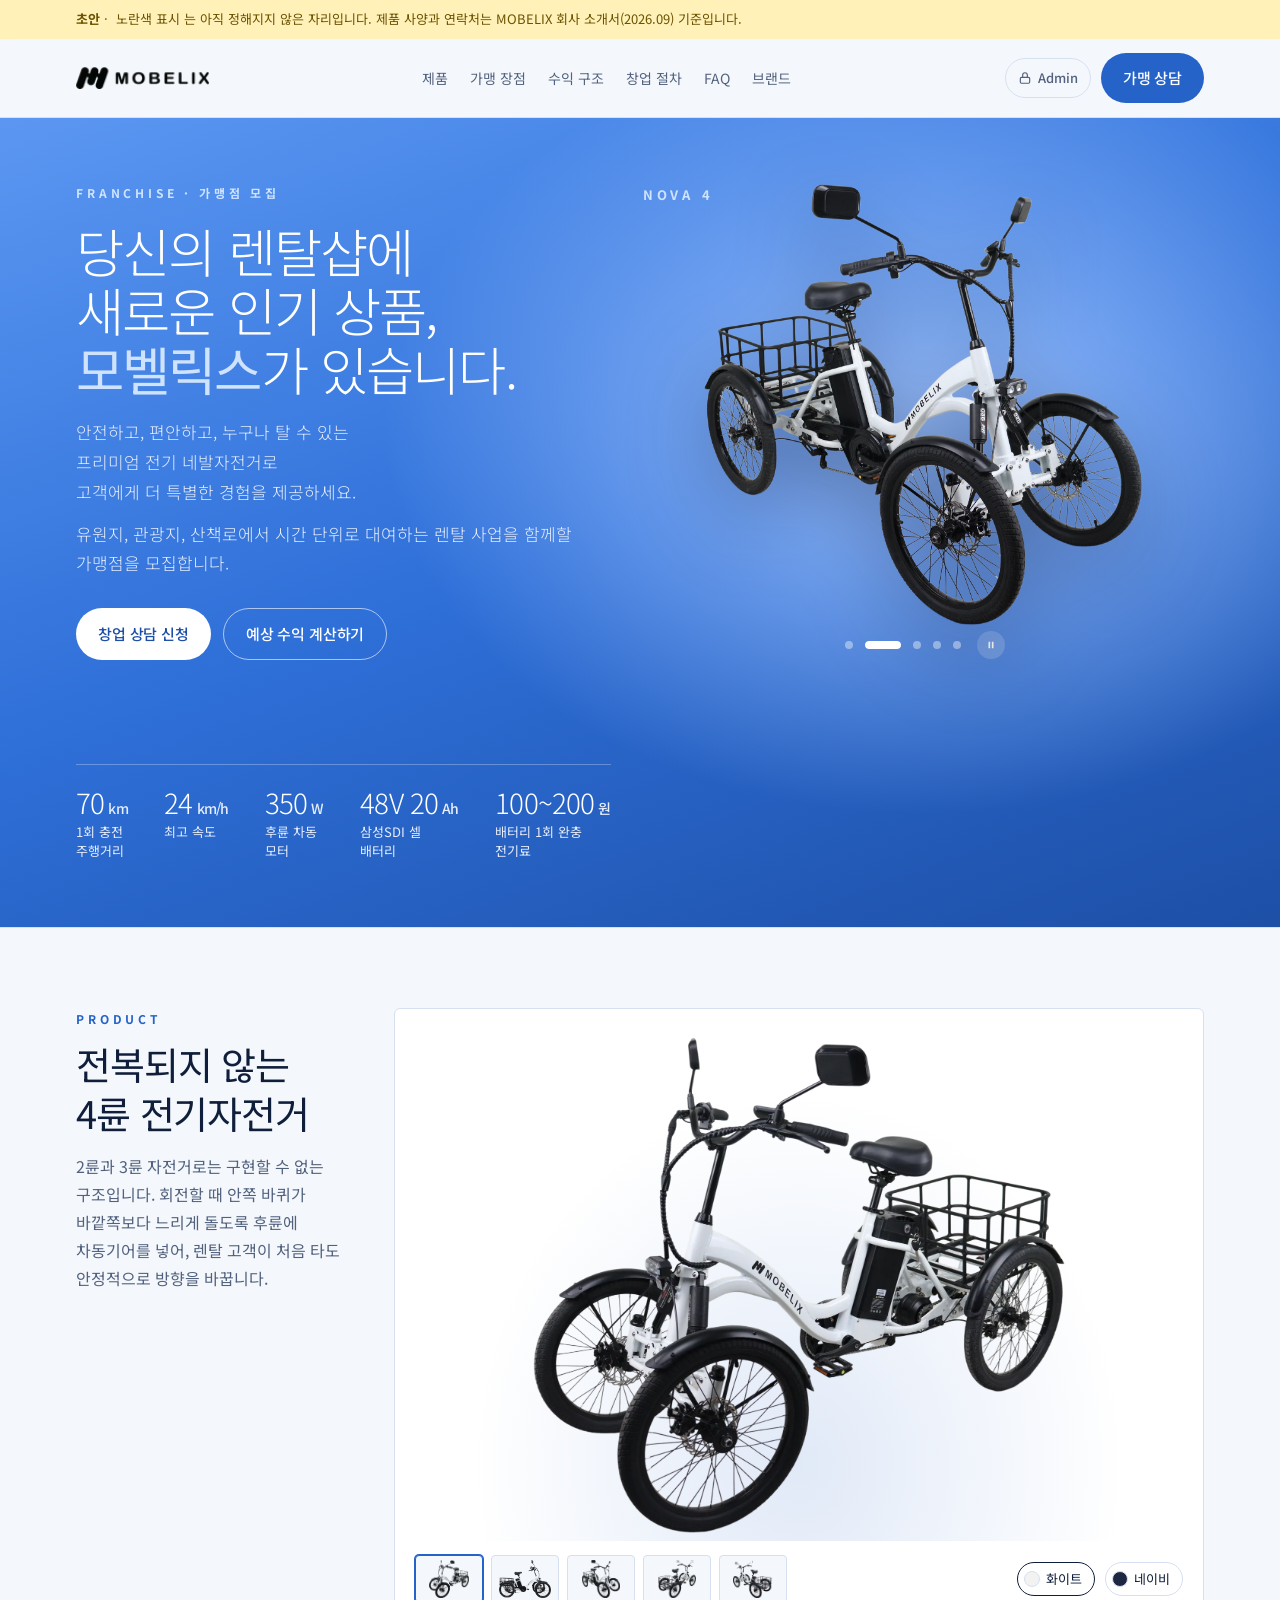
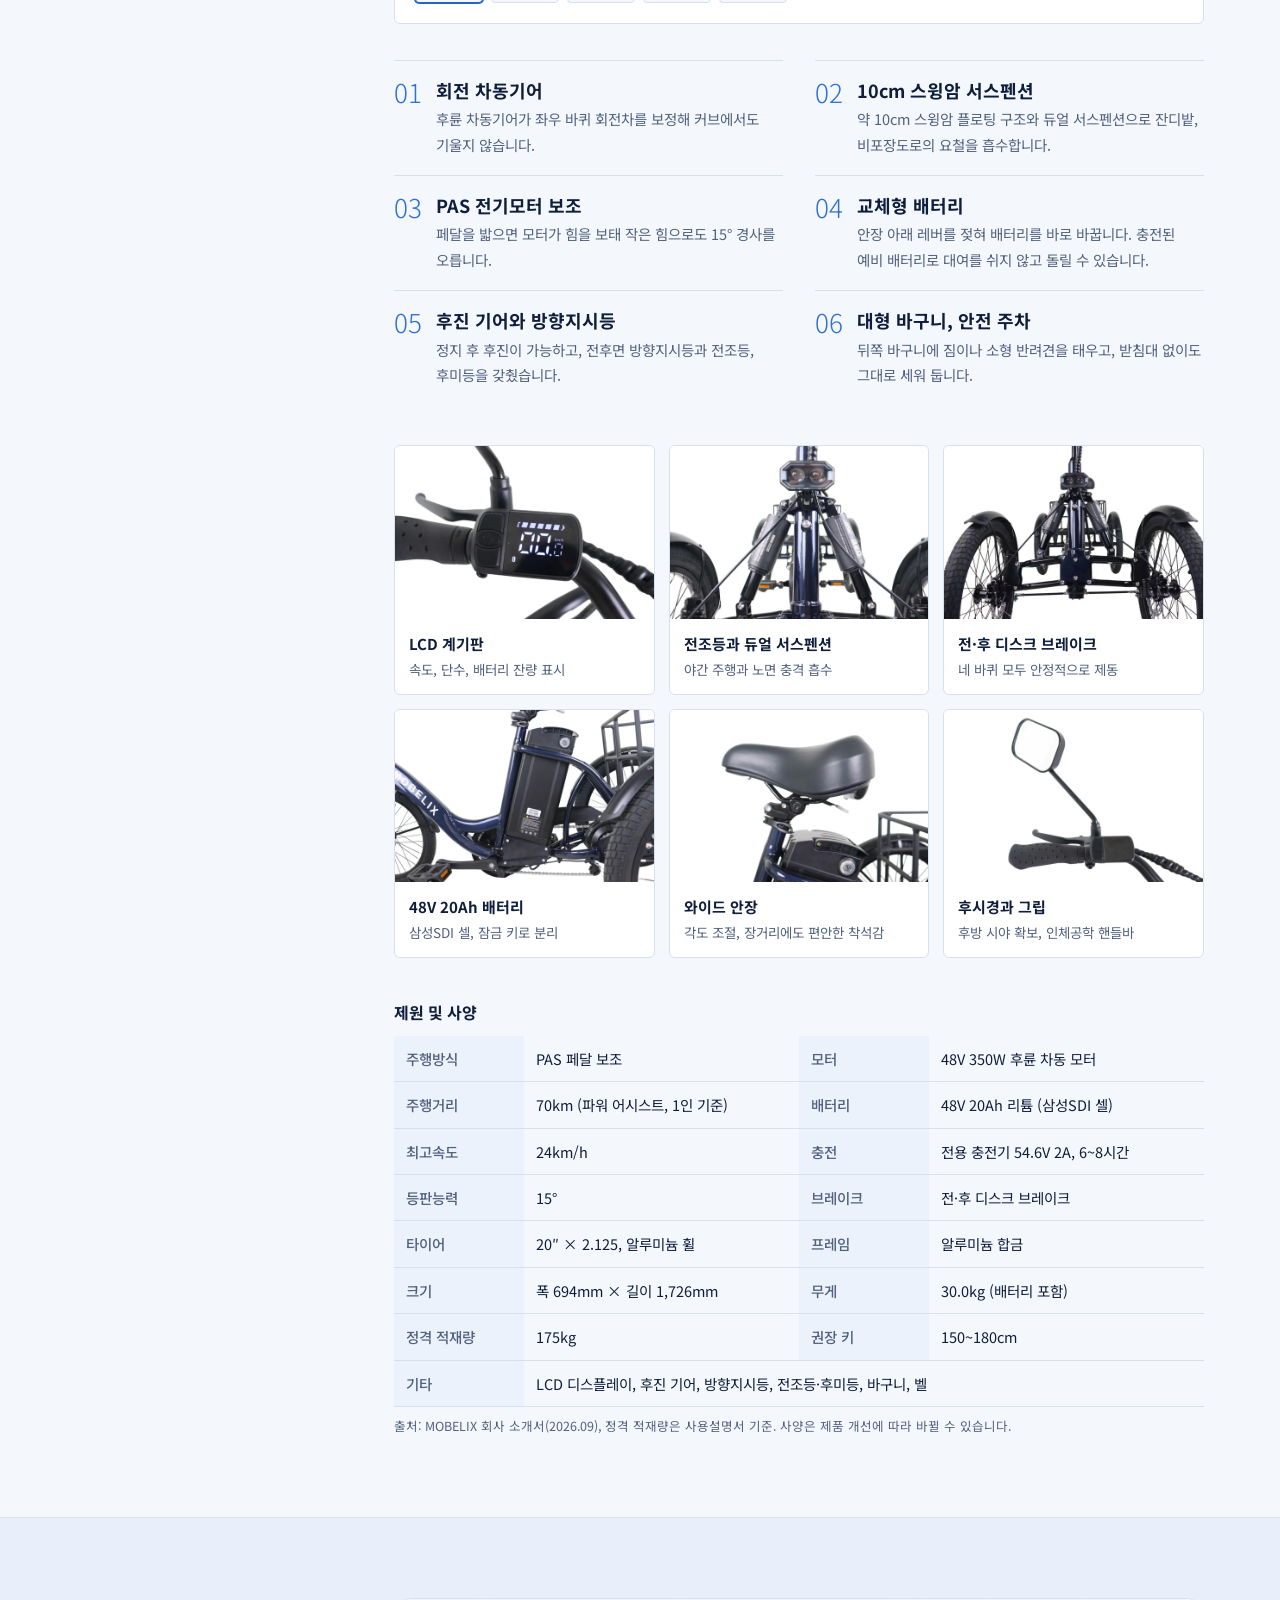
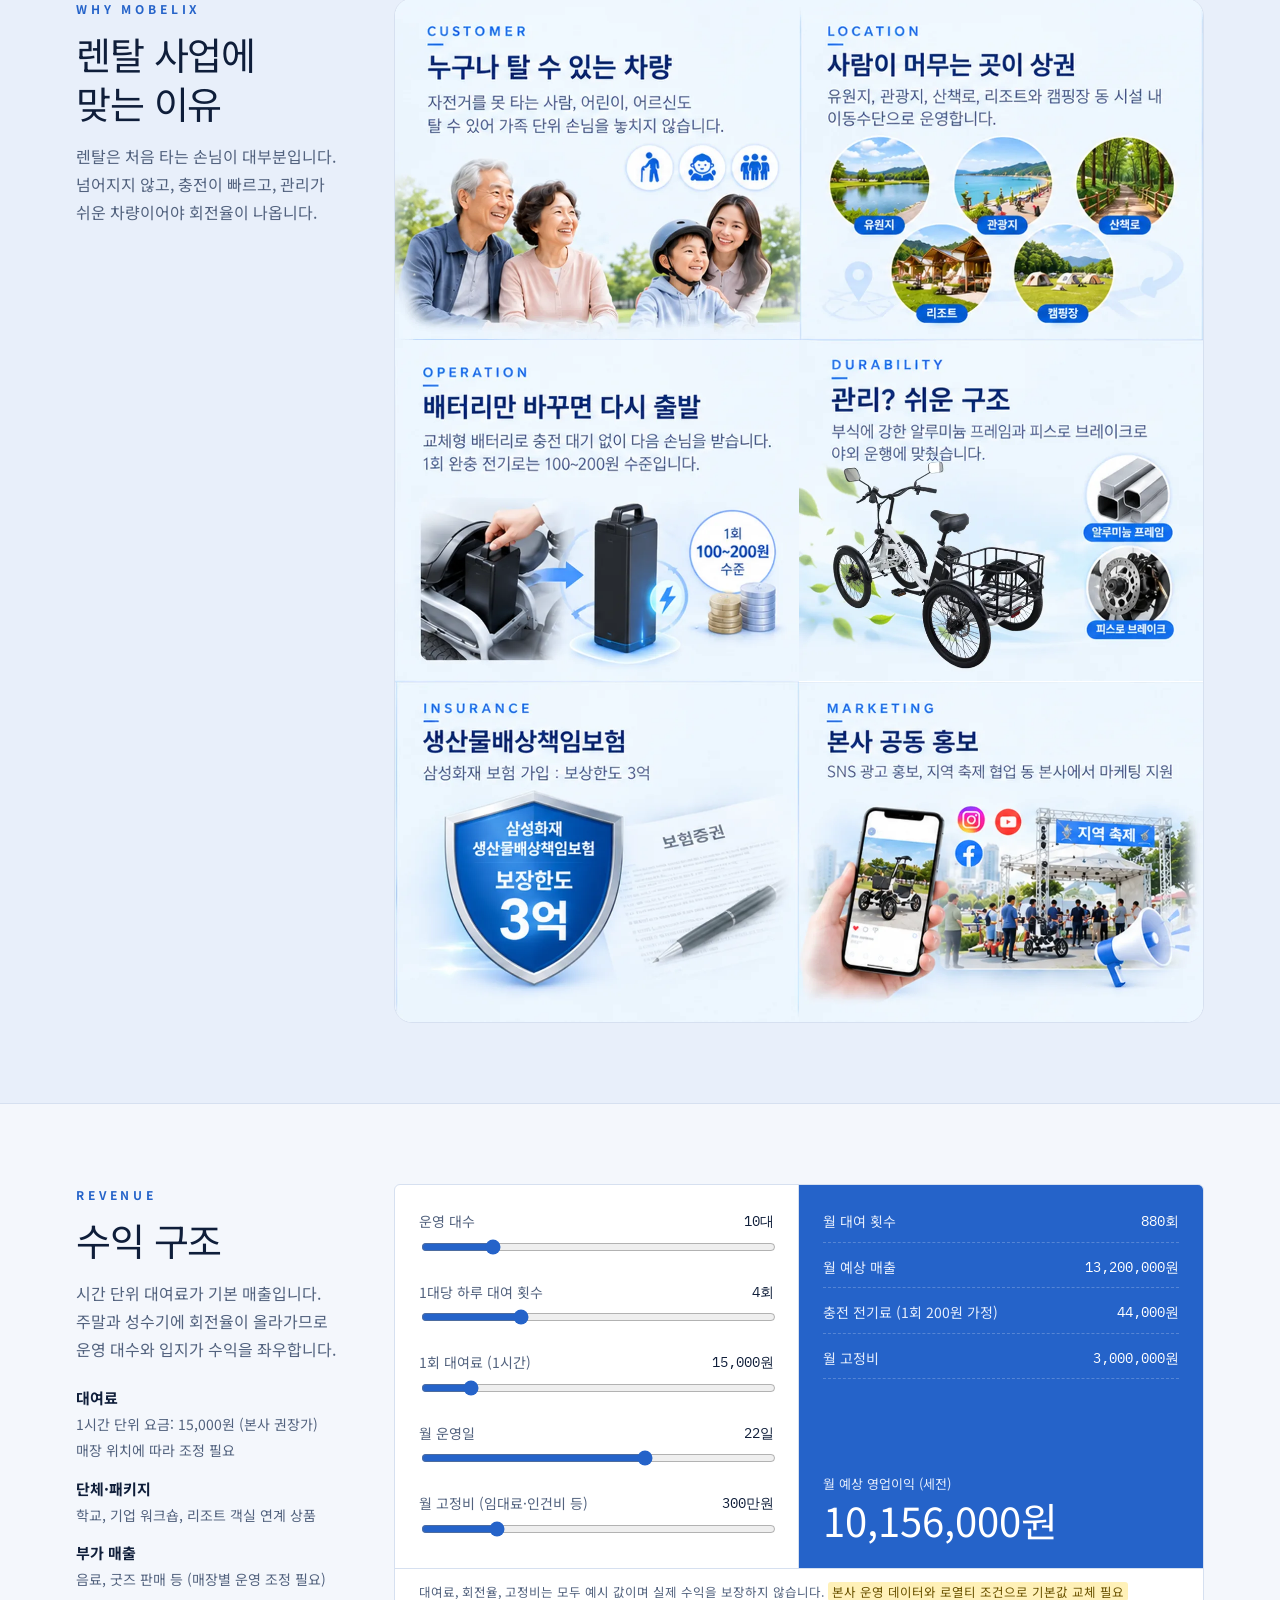
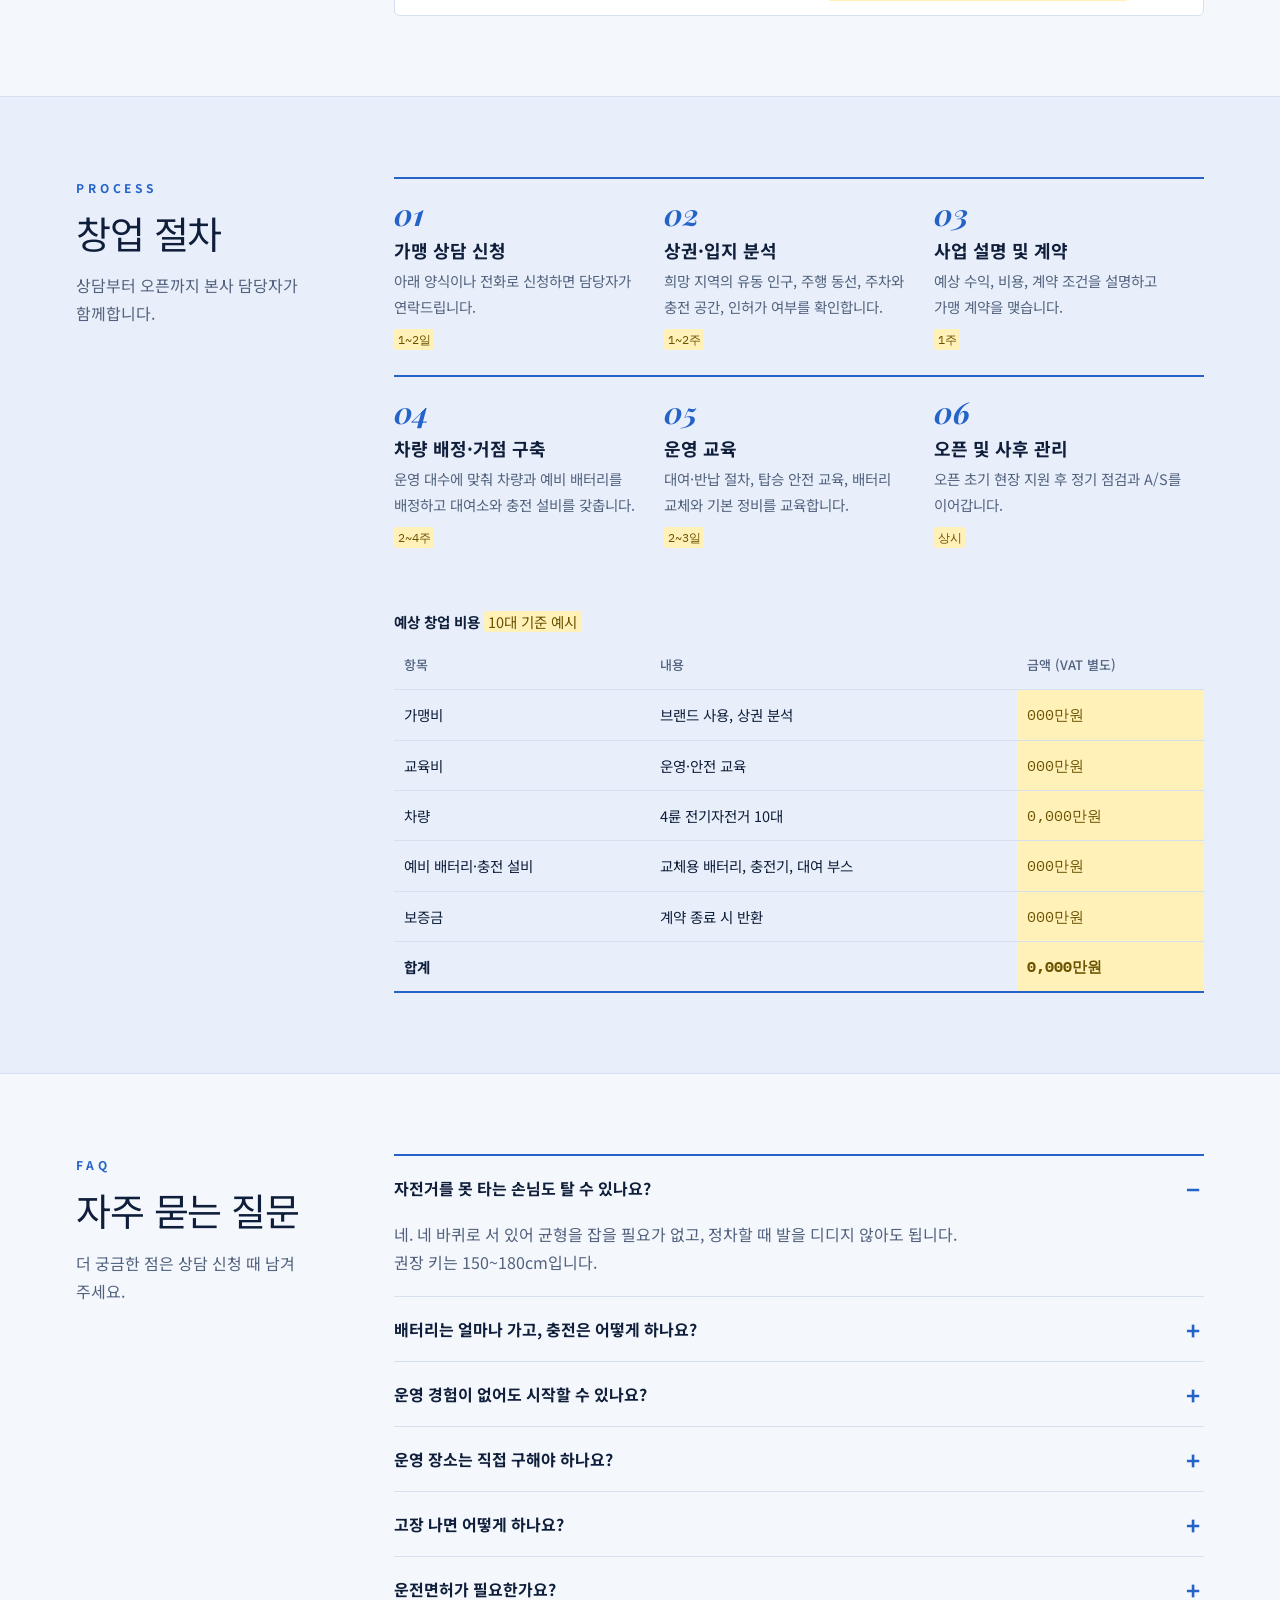
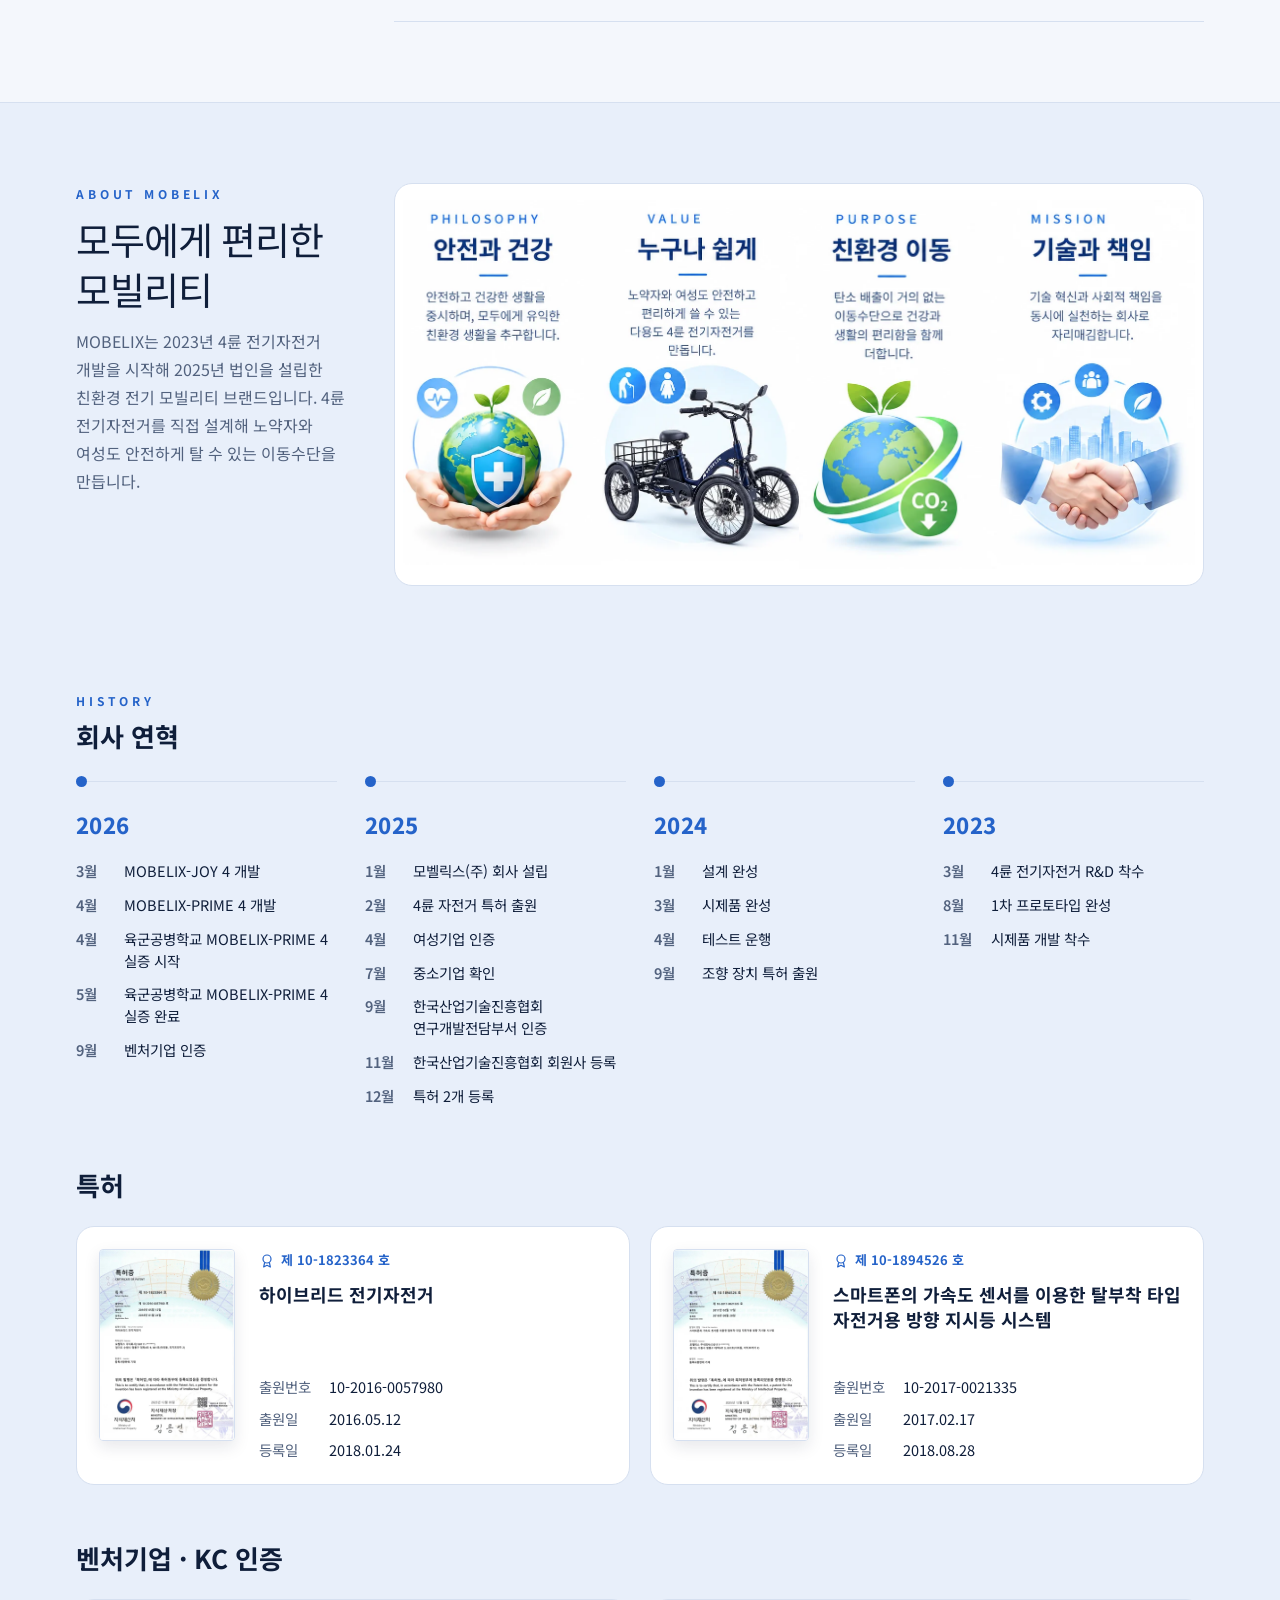
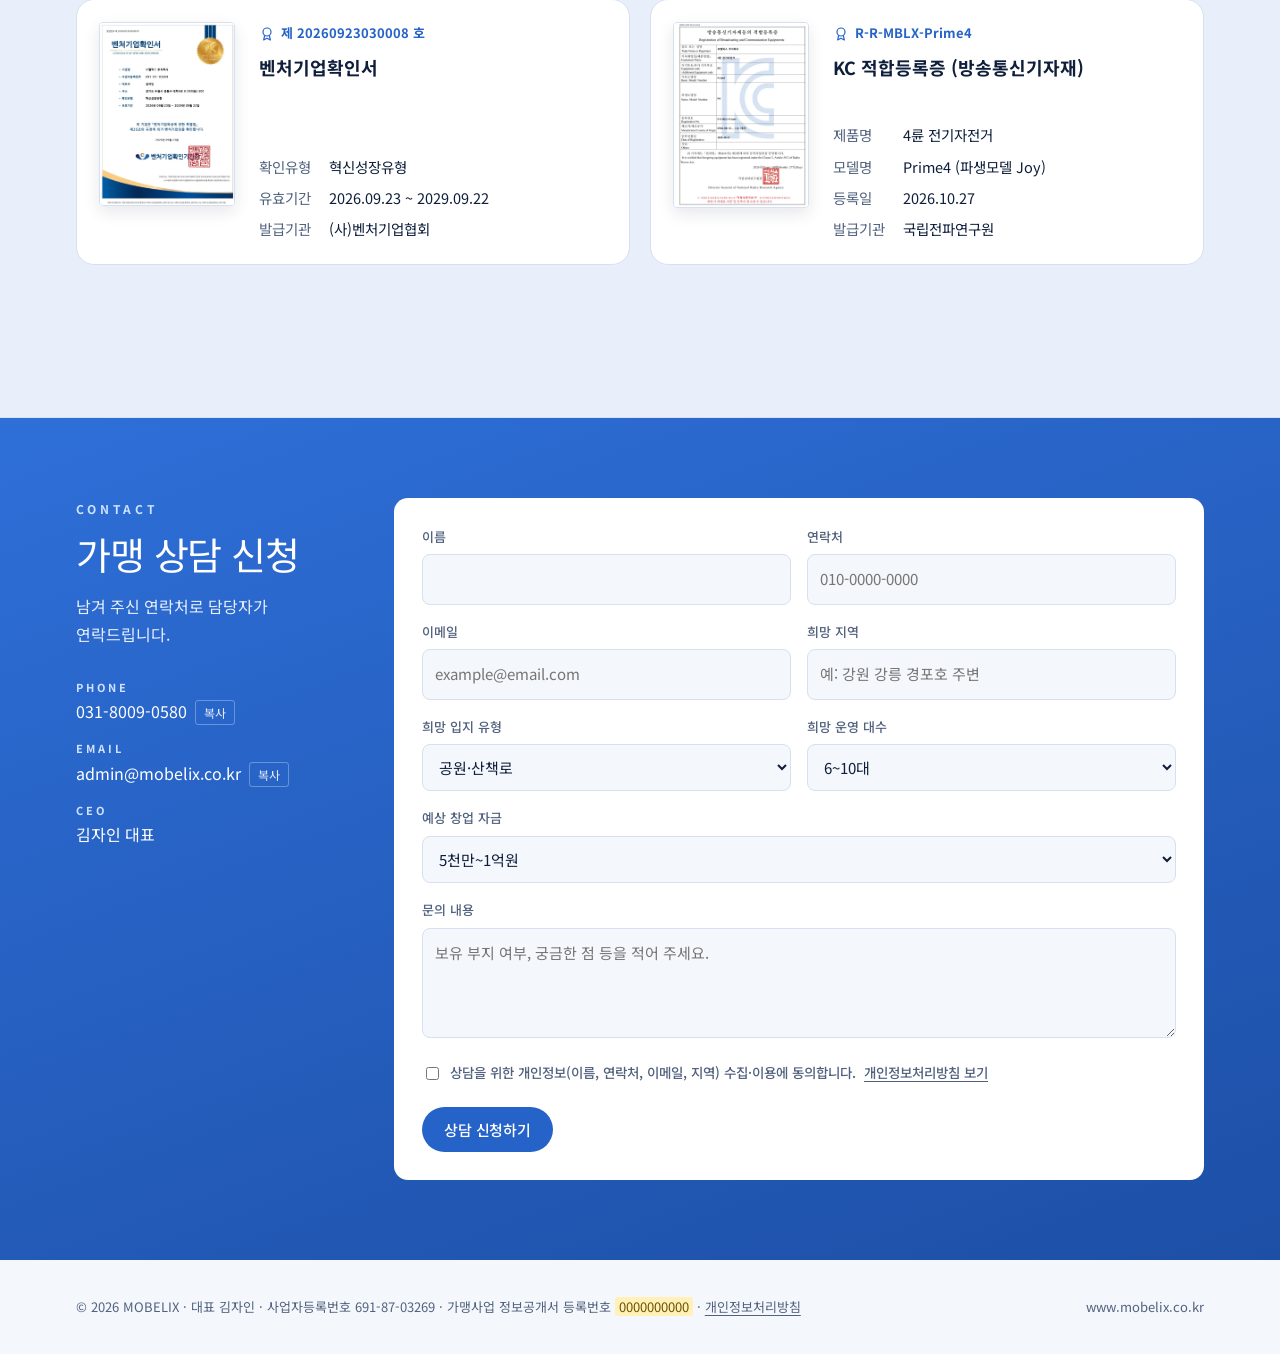
==== index.html @ 827c9a56 "개인정보처리방침 초안 페이지 추가, 상담 신청서·푸터에 링크 연결 Co-Authored-By: Claude Opus 5.5 <noreply@anthropic.com> Claude-" ====
<!doctype html>
<html lang="ko">
<head>
<meta charset="utf-8">
<meta name="viewport" content="width=device-width, initial-scale=1, viewport-fit=cover">
<meta name="description" content="MOBELIX 4륜 전기자전거 렌탈 가맹점 모집. 넘어지지 않는 네 바퀴로 유원지·관광지·산책로 렌탈 사업을 시작하세요.">
<meta property="og:title" content="MOBELIX 가맹점 모집">
<meta property="og:description" content="4륜 전기자전거 렌탈 가맹점 모집">
<meta property="og:image" content="img/white-side.webp">
<style>:root{padding-top:env(safe-area-inset-top,0px);padding-bottom:env(safe-area-inset-bottom,0px)}body{margin:0}[hidden]{display:none!important}</style>
<title>MOBELIX 가맹점 모집</title>
<link rel="preconnect" href="https://fonts.googleapis.com">
<link rel="preconnect" href="https://fonts.gstatic.com" crossorigin>
<link rel="stylesheet" href="https://fonts.googleapis.com/css2?family=Noto+Sans+KR:wght@300;400;500;700;900&family=Playfair+Display:ital,wght@1,600;1,700&family=IBM+Plex+Mono:wght@500&display=swap">
<style>
/* Layout: 소개서의 딥그린·골드·크림 체계를 따르는 원페이지. 히어로는 딥그린 띠 위 제품 컷아웃, 이후 섹션은 좌측 제목 열 + 우측 본문 열 */
:root{
  --bg:#F4F0E8;
  --surface:#FFFFFF;
  --ink:#16302A;
  --muted:#56665F;
  --line:#DDD6C8;
  --green:#1B3A2F;
  --green-2:#2D5E4E;
  --gold:#B8924A;
  --gold-soft:#E9DCC0;
  --on-green:#F4F0E8;
  --on-green-muted:#B9C8BF;
  --ph-bg:#FFF1B8;
  --ph-ink:#6B5300;
  --band:#ECE6DA;
  --logo-filter:none;
  --f-display:"Noto Sans KR","Apple SD Gothic Neo","Malgun Gothic",sans-serif;
  --f-body:"Noto Sans KR","Apple SD Gothic Neo","Malgun Gothic",sans-serif;
  --f-num:"Playfair Display",Georgia,"Times New Roman",serif;
  --f-mono:"IBM Plex Mono",ui-monospace,Menlo,monospace;
}
@media (prefers-color-scheme: dark){
  :root:not([data-theme="light"]){
    --bg:#0F1D18;--surface:#16271F;--ink:#ECE7DC;--muted:#A6B5AC;--line:#2B3F36;
    --green:#132A22;--green-2:#1E4237;--gold:#D4B06A;--gold-soft:#3A3322;
    --on-green:#F4F0E8;--on-green-muted:#A9BBB1;--ph-bg:#4A3C05;--ph-ink:#FFE07A;--band:#13241D;
    --logo-filter:invert(1);
    color-scheme:dark;
  }
}
:root[data-theme="dark"]{
  --bg:#0F1D18;--surface:#16271F;--ink:#ECE7DC;--muted:#A6B5AC;--line:#2B3F36;
  --green:#132A22;--green-2:#1E4237;--gold:#D4B06A;--gold-soft:#3A3322;
  --on-green:#F4F0E8;--on-green-muted:#A9BBB1;--ph-bg:#4A3C05;--ph-ink:#FFE07A;--band:#13241D;
  --logo-filter:invert(1);
  color-scheme:dark;
}
*{box-sizing:border-box}
body{background:var(--bg);color:var(--ink);font-family:var(--f-body);font-size:16px;line-height:1.75;word-break:keep-all;overflow-wrap:anywhere}
.wrap{max-width:1160px;margin:0 auto;padding-left:max(16px,env(safe-area-inset-left,0px));padding-right:max(16px,env(safe-area-inset-right,0px))}
h1,h2,h3{text-wrap:balance;margin:0;line-height:1.3}
h2{font-family:var(--f-display);font-weight:900;font-size:clamp(28px,3.6vw,38px);letter-spacing:-.02em}
h3{font-size:18px;font-weight:700}
p{margin:0}
img{display:block;max-width:100%;height:auto}
:focus-visible{outline:3px solid var(--gold);outline-offset:2px}
.kicker{font-size:12px;letter-spacing:.32em;text-transform:uppercase;color:var(--gold);font-weight:700}
.ph{background:var(--ph-bg);color:var(--ph-ink);border-radius:3px;padding:0 .3em;box-decoration-break:clone;-webkit-box-decoration-break:clone}
.draft-bar{background:var(--ph-bg);color:var(--ph-ink);font-size:13px}
.draft-bar .wrap{padding-block:8px}

/* 헤더 */
html{scroll-padding-top:84px}
header.top{position:sticky;top:env(safe-area-inset-top,0px);z-index:10;background:color-mix(in srgb,var(--bg) 90%,transparent);backdrop-filter:blur(8px);border-bottom:1px solid var(--line)}
header.top .wrap{display:flex;align-items:center;justify-content:space-between;gap:16px;padding-block:14px}
.logo img{height:22px;width:auto;filter:var(--logo-filter)}
nav.links{display:flex;gap:22px;font-size:14px}
nav.links a{text-decoration:none;color:var(--muted)}
nav.links a:hover{color:var(--ink)}
.btn{display:inline-flex;align-items:center;justify-content:center;gap:8px;background:var(--gold);color:#1B1408;font-weight:700;border:0;border-radius:4px;padding:12px 22px;font-size:15px;text-decoration:none;cursor:pointer;font-family:inherit}
.btn:hover{filter:brightness(1.07)}
.btn.line{background:transparent;color:var(--on-green);border:1px solid color-mix(in srgb,var(--on-green) 55%,transparent)}
.head-actions{display:flex;align-items:center;gap:10px}
.admin-btn{display:inline-flex;align-items:center;gap:6px;font-size:13px;font-weight:500;color:var(--muted);text-decoration:none;border:1px solid var(--line);border-radius:4px;padding:8px 12px}
.admin-btn:hover{color:var(--ink);border-color:var(--muted)}
@media (max-width:860px){nav.links{display:none}}

/* 히어로 */
.hero{background:var(--green);color:var(--on-green);overflow:hidden}
.hero .wrap{display:grid;grid-template-columns:1fr 1.05fr;gap:32px;align-items:center;padding-block:64px 40px}
.hero h1{font-family:var(--f-display);font-weight:900;font-size:clamp(28px,4.1vw,54px);line-height:1.15;letter-spacing:-.03em;margin-top:18px}
.hero h1 em{font-style:normal;color:var(--gold)}
.hero .lede{margin-top:20px;font-size:17px;color:var(--on-green-muted);max-width:32em}
.hero .lede-2{margin-top:12px}
.hero .ctas{display:flex;flex-wrap:wrap;gap:12px;margin-top:30px}
.hero-img{position:relative;min-width:0}
.hero-img img{width:100%;filter:drop-shadow(0 24px 30px rgba(0,0,0,.35))}
.hero-stage{position:relative;aspect-ratio:1400/1100}
.hero-stage img{position:absolute;inset:0;width:100%;height:100%;object-fit:contain;opacity:0;transform:translateX(6%) scale(.94);transition:opacity .9s ease,transform 1.2s cubic-bezier(.2,.7,.2,1)}
.hero-stage img.on{opacity:1;transform:none}
.hero-stage img.out{opacity:0;transform:translateX(-6%) scale(.94)}
.hero-dots{display:flex;justify-content:center;align-items:center;gap:4px;margin-top:6px}
.hero-dots button{background:none;border:0;padding:8px 4px;cursor:pointer;display:flex}
.hero-dots i{display:block;width:8px;height:8px;border-radius:99px;background:rgba(255,255,255,.4);transition:width .4s,background .4s;overflow:hidden;position:relative}
.hero-dots .on i{width:36px;background:rgba(255,255,255,.35)}
.hero-dots .on i::after{content:"";position:absolute;inset:0;background:#fff;border-radius:inherit;transform-origin:left;animation:dotfill var(--hero-dur,4s) linear forwards}
.hero-img.paused .hero-dots .on i::after{animation:none;transform:none}
@keyframes dotfill{from{transform:scaleX(0)}to{transform:scaleX(1)}}
.hero-play{margin-left:8px;width:28px;height:28px;padding:0!important;border-radius:99px;background:rgba(255,255,255,.18)!important;color:#fff;align-items:center;justify-content:center}
.hero-play svg{fill:currentColor}.hero-play .pl{display:none}
.hero-img.paused .hero-play .pz{display:none}.hero-img.paused .hero-play .pl{display:block}
@media (prefers-reduced-motion:reduce){.hero-stage img{transform:none!important;transition:opacity .6s}}
.hero-img .model{position:absolute;z-index:2;left:0;top:0;font-size:13px;letter-spacing:.3em;color:var(--gold);font-weight:700}
.stats{container-type:inline-size;--stat-fs:clamp(16px,calc(8cqi - 15px),42px);display:flex;justify-content:space-between;gap:0 14px;border-top:1px solid color-mix(in srgb,var(--on-green) 18%,transparent)}
.stats div{padding:22px 0 26px;flex:none;width:min-content}
@media (max-width:860px){.stats div{width:auto}}
.stats b{display:block;font-family:var(--f-num);font-style:italic;font-weight:700;font-size:var(--stat-fs);line-height:1.1;color:var(--gold);font-variant-numeric:lining-nums;white-space:nowrap}
.stats b small{font-family:var(--f-body);font-style:normal;font-size:14px;font-weight:500;color:var(--on-green-muted);margin-left:4px}
.stats span{display:block;font-size:13px;line-height:1.5;margin-top:4px;color:var(--on-green-muted);overflow-wrap:normal}
@media (max-width:860px){.hero h1{font-size:clamp(26px,8.6vw,48px)}.hero .wrap{grid-template-columns:1fr;padding-block:40px 24px}.stats{display:grid;grid-template-columns:repeat(3,minmax(0,1fr));--stat-fs:clamp(18px,calc(8cqi - 8px),42px)}}
@media (max-width:480px){.stats{grid-template-columns:repeat(2,minmax(0,1fr));--stat-fs:clamp(18px,calc(12cqi - 8px),42px)}}

/* 섹션 공통 */
section.band{padding-block:80px;border-top:1px solid var(--line)}
section.band.alt{background:var(--band)}
.sec{display:grid;grid-template-columns:270px 1fr;gap:48px}
.sec > *{min-width:0}
.sec-head h2{margin-top:10px}
.sec-head p{margin-top:14px;color:var(--muted)}
@media (max-width:920px){.sec{grid-template-columns:1fr;gap:28px}section.band{padding-block:56px}}

/* 브랜드 */
.values{display:grid;grid-template-columns:repeat(4,minmax(0,1fr));gap:0;border-top:2px solid var(--green)}
.values article{padding:22px 20px 22px 0}
.values article + article{padding-left:20px;border-left:1px solid var(--line)}
.values .en{font-size:11px;letter-spacing:.28em;color:var(--gold);font-weight:700}
.values h3{margin-top:6px}
.values p{margin-top:8px;color:var(--muted);font-size:14.5px}
.history{margin-top:104px;padding-bottom:72px}
@media (max-width:920px){.history{margin-top:64px}}
.history-title{font-size:clamp(20px,2.2vw,26px);margin-top:8px}
.history-grid{display:grid;grid-template-columns:repeat(4,minmax(0,1fr));gap:0 28px;margin-top:28px}
.hy{position:relative;padding-top:28px;border-top:1px solid var(--line)}
.hy::before{content:"";position:absolute;top:-6px;left:0;width:11px;height:11px;border-radius:50%;background:var(--green)}
.hy h3{font-size:22px;font-weight:800;color:var(--green);letter-spacing:.02em}
.hy ul{list-style:none;margin:16px 0 0;padding:0}
.hy li{display:flex;gap:14px;padding:6px 0;font-size:14.5px;line-height:1.5}
.hy li span{flex:none;width:34px;color:var(--muted);font-weight:600}
@media (max-width:860px){.history-grid{grid-template-columns:repeat(2,minmax(0,1fr));gap:32px 28px}}
@media (max-width:480px){.history-grid{grid-template-columns:1fr}}
.patents-title{margin-top:56px}
.patents{display:grid;grid-template-columns:repeat(2,minmax(0,1fr));gap:20px;margin-top:24px}
.pat{display:flex;gap:24px;padding:22px;background:var(--surface);border:1px solid var(--line);border-radius:18px}
.pat-img{flex:none;width:136px}
.pat-img img{width:100%;height:auto;display:block;border:1px solid var(--line);border-radius:4px;box-shadow:0 6px 16px rgba(15,30,58,.1)}
.pat-body{display:flex;flex-direction:column;min-width:0}
.pat-no{display:flex;align-items:center;gap:6px;font-size:13px;font-weight:700;color:var(--green)}
.pat h4{margin-top:10px;font-size:18px;line-height:1.4;font-weight:700}
.pat dl{margin:auto 0 0;padding-top:18px;display:grid;grid-template-columns:auto 1fr;gap:6px 18px;font-size:14.5px}
.pat dt{color:var(--muted)}.pat dd{margin:0}
@media (max-width:860px){.patents{grid-template-columns:1fr}}
@media (max-width:480px){.pat{gap:16px;padding:16px}.pat-img{width:96px}.pat h4{font-size:16px}}
.values-img{display:grid;grid-template-columns:repeat(4,minmax(0,1fr));background:#fff;border:1px solid var(--line);border-radius:18px;padding:16px 8px;overflow:hidden}
.values-img img{width:100%;height:auto;display:block}
@media (max-width:760px){.values-img{grid-template-columns:repeat(2,minmax(0,1fr));row-gap:8px}}
.brand-note{margin-top:28px;font-size:15px;color:var(--muted)}
@media (max-width:760px){.values{grid-template-columns:repeat(2,minmax(0,1fr))}.values article:nth-child(3){padding-left:0;border-left:0}}
@media (max-width:440px){.values{grid-template-columns:1fr}.values article + article{padding-left:0;border-left:0;border-top:1px solid var(--line)}}

/* 제품 */
.viewer{background:var(--surface);border:1px solid var(--line);border-radius:6px;padding:20px}
.viewer-main{aspect-ratio:3/2;max-width:100%;display:grid;place-items:center;background:radial-gradient(ellipse at 50% 85%,color-mix(in srgb,var(--gold) 14%,transparent),transparent 60%)}
.viewer-main{overflow:hidden;position:relative}.viewer-main img{position:absolute;inset:0;width:100%;height:100%;object-fit:contain;padding:8px}
.viewer-main img.on-white{mix-blend-mode:multiply}
@media (prefers-color-scheme:dark){.viewer-main img.on-white{mix-blend-mode:normal;border-radius:6px}}
.viewer-bar{display:flex;flex-wrap:wrap;justify-content:space-between;gap:12px;margin-top:14px;align-items:center}
.thumbs{display:flex;flex-wrap:wrap;gap:8px}
.thumbs button{width:68px;height:48px;padding:4px;border:1px solid var(--line);background:var(--bg);border-radius:4px;cursor:pointer}
.thumbs button[aria-pressed="true"]{border-color:var(--gold);box-shadow:0 0 0 1px var(--gold)}
.thumbs img{width:100%;height:100%;object-fit:contain}
.colors{display:flex;gap:10px;align-items:center;font-size:13px;color:var(--muted)}
.colors button{display:inline-flex;align-items:center;gap:6px;border:1px solid var(--line);background:transparent;color:var(--ink);border-radius:99px;padding:5px 12px 5px 6px;font:inherit;font-size:13px;cursor:pointer}
.colors button[aria-pressed="true"]{border-color:var(--ink)}
.colors i{width:16px;height:16px;border-radius:50%;display:inline-block;border:1px solid var(--line)}
.feat{display:grid;grid-template-columns:repeat(2,minmax(0,1fr));gap:0 32px;margin-top:36px}
.feat article{padding:18px 0;border-top:1px solid var(--line);display:grid;grid-template-columns:auto 1fr;gap:14px}
.feat .n{font-family:var(--f-num);font-style:italic;font-weight:700;font-size:26px;color:var(--gold);line-height:1}
.feat p{color:var(--muted);font-size:14.5px;margin-top:4px}
@media (max-width:640px){.feat{grid-template-columns:1fr}}

.details{display:grid;grid-template-columns:repeat(3,minmax(0,1fr));gap:14px;margin-top:40px}
.details figure{margin:0;background:var(--surface);border:1px solid var(--line);border-radius:6px;overflow:hidden}
.details img{aspect-ratio:3/2;width:100%;object-fit:cover}
.details figcaption{padding:12px 14px;font-size:14px}
.details figcaption b{display:block;font-size:15px}
.details figcaption span{color:var(--muted);font-size:13.5px}
@media (max-width:760px){.details{grid-template-columns:repeat(2,minmax(0,1fr))}}

.spec-wrap{overflow-x:auto;margin-top:40px}
table{width:100%;border-collapse:collapse;font-size:14.5px}
.spec{min-width:560px}
.spec th,.spec td{padding:10px 12px;border-bottom:1px solid var(--line);text-align:left;vertical-align:top}
.spec th{width:16%;color:var(--muted);font-weight:500;background:color-mix(in srgb,var(--gold-soft) 35%,transparent)}
.spec td{width:34%;font-variant-numeric:tabular-nums}
.spec caption{text-align:left;font-weight:700;padding-bottom:10px;font-size:16px}
.src{font-size:12.5px;color:var(--muted);margin-top:8px}

/* 장점 */
.why-img{display:grid;grid-template-columns:repeat(2,minmax(0,1fr));border-radius:18px;overflow:hidden;border:1px solid var(--line);background:#fff}
.why-img img{width:100%;height:auto;display:block}
@media (max-width:560px){.why-img{grid-template-columns:1fr}}
.why{display:grid;grid-template-columns:repeat(2,minmax(0,1fr));border-top:2px solid var(--green)}
.why article{padding:24px 24px 24px 0;border-bottom:1px solid var(--line)}
.why article:nth-child(odd){border-right:1px solid var(--line)}
.why article:nth-child(even){padding-left:24px}
.why .k{font-size:11px;letter-spacing:.28em;color:var(--gold);font-weight:700}
.why h3{margin-top:4px}
.why p{margin-top:8px;color:var(--muted);font-size:15px}
@media (max-width:680px){.why{grid-template-columns:1fr}.why article:nth-child(odd){border-right:0}.why article:nth-child(even){padding-left:0}}

/* 수익 */
.calc{background:var(--surface);border:1px solid var(--line);border-radius:6px;overflow:hidden}
.calc-grid{display:grid;grid-template-columns:1fr 1fr}
.calc-in{padding:24px;display:grid;gap:18px;border-right:1px solid var(--line)}
.calc-out{padding:24px;display:flex;flex-direction:column;gap:12px;background:var(--green);color:var(--on-green)}
.field label{display:flex;justify-content:space-between;font-size:14px;color:var(--muted)}
.field label output{font-family:var(--f-mono);color:var(--ink);font-variant-numeric:tabular-nums}
.field input[type=range]{width:100%;accent-color:var(--gold)}
.row{display:flex;justify-content:space-between;gap:12px;font-size:14px;padding-bottom:8px;border-bottom:1px dashed color-mix(in srgb,var(--on-green) 22%,transparent);color:var(--on-green-muted)}
.row span:last-child{font-family:var(--f-mono);color:var(--on-green);font-variant-numeric:tabular-nums}
.total{margin-top:auto;padding-top:8px}
.total small{color:var(--on-green-muted);font-size:13px}
.total b{display:block;font-family:var(--f-num);font-style:italic;font-size:clamp(30px,4vw,40px);color:var(--gold);line-height:1.2;font-variant-numeric:lining-nums tabular-nums}
.calc-note{padding:12px 24px;font-size:12.5px;color:var(--muted);border-top:1px solid var(--line)}
.rev-list{margin:22px 0 0;padding:0;list-style:none;display:grid;gap:12px}
.rev-list li{font-size:15px}
.rev-list b{display:block;color:var(--ink)}
.rev-list span{color:var(--muted);font-size:14px}
@media (max-width:680px){.calc-grid{grid-template-columns:1fr}.calc-in{border-right:0;border-bottom:1px solid var(--line)}}

/* 절차 */
.steps{list-style:none;margin:0;padding:0;display:grid;grid-template-columns:repeat(3,minmax(0,1fr));counter-reset:s}
.steps li{counter-increment:s;padding:20px 20px 24px 0;border-top:2px solid var(--green)}
.steps li::before{content:counter(s,decimal-leading-zero);font-family:var(--f-num);font-style:italic;font-weight:700;font-size:30px;color:var(--gold);display:block;line-height:1;margin-bottom:10px}
.steps p{color:var(--muted);font-size:14.5px;margin-top:6px}
.steps .dur{font-family:var(--f-mono);font-size:12px;margin-top:10px;display:inline-block}
@media (max-width:820px){.steps{grid-template-columns:repeat(2,minmax(0,1fr))}}
@media (max-width:520px){.steps{grid-template-columns:1fr}}
.cost{margin-top:36px;overflow-x:auto}
.cost table{min-width:460px}
.cost th,.cost td{text-align:left;padding:12px 10px;border-bottom:1px solid var(--line)}
.cost th{font-size:13px;color:var(--muted);font-weight:500}
.cost td.num{font-family:var(--f-mono);white-space:nowrap}
.cost tfoot td{font-weight:700;border-bottom:2px solid var(--green)}
.cost caption{text-align:left;font-weight:700;padding-bottom:8px}

/* FAQ */
.faq details{border-bottom:1px solid var(--line)}
.faq details:first-child{border-top:2px solid var(--green)}
.faq summary{cursor:pointer;list-style:none;padding:18px 36px 18px 0;font-weight:700;position:relative}
.faq summary::-webkit-details-marker{display:none}
.faq summary::after{content:"+";position:absolute;right:4px;top:12px;font-size:24px;color:var(--gold)}
.faq details[open] summary::after{content:"−"}
.faq details p{padding:0 0 20px;color:var(--muted);max-width:64ch}

/* 상담 */
.form-band{background:var(--green);color:var(--on-green)}
.form-band .sec-head p{color:var(--on-green-muted)}
form.inq{background:var(--surface);color:var(--ink);border-radius:6px;padding:28px;display:grid;grid-template-columns:1fr 1fr;gap:16px}
form.inq .full{grid-column:1/-1}
form.inq label{display:block;font-size:13px;font-weight:500;color:var(--muted);margin-bottom:6px}
form.inq input,form.inq select,form.inq textarea{width:100%;font:inherit;font-size:15px;color:var(--ink);background:var(--bg);border:1px solid var(--line);border-radius:4px;padding:11px 12px}
form.inq textarea{min-height:110px;resize:vertical}
form.inq .check{display:flex;gap:8px;align-items:flex-start;font-size:13.5px;color:var(--muted)}
form.inq .check input{width:auto;margin-top:6px}
.err{color:#B4410F;font-size:13px}
.sent{grid-column:1/-1;background:color-mix(in srgb,var(--gold) 14%,var(--surface));border-radius:4px;padding:16px;font-size:15px}
.contact-lines{margin-top:30px;display:grid;gap:14px;font-size:16px}
.contact-lines b{display:block;font-size:11px;letter-spacing:.28em;color:var(--gold);font-weight:700}
.copy{margin-left:8px;font:inherit;font-size:12px;background:transparent;color:var(--on-green-muted);border:1px solid color-mix(in srgb,var(--on-green) 30%,transparent);border-radius:3px;padding:1px 8px;cursor:pointer}
@media (max-width:620px){form.inq{grid-template-columns:1fr;padding:20px}}

footer{padding-block:36px;font-size:13px;color:var(--muted)}
footer .wrap{display:flex;flex-wrap:wrap;justify-content:space-between;gap:12px}
@media (prefers-reduced-motion:no-preference){.viewer-main img{transition:opacity .25s}}
</style>
<link rel="stylesheet" href="theme-cobalt.css">
</head>
<body>

<div class="draft-bar"><div class="wrap"><b>초안</b> · <span class="ph">노란색 표시</span>는 아직 정해지지 않은 자리입니다. 제품 사양과 연락처는 MOBELIX 회사 소개서(2026.09) 기준입니다.</div></div>

<header class="top">
  <div class="wrap">
    <a class="logo" href="#top" aria-label="MOBELIX 처음으로"><img src="img/logo.webp" alt="MOBELIX" width="127" height="21"></a>
    <nav class="links" aria-label="주요 메뉴">
      <a href="#product">제품</a>
      <a href="#why">가맹 장점</a>
      <a href="#revenue">수익 구조</a>
      <a href="#process">창업 절차</a>
      <a href="#faq">FAQ</a>
      <a href="#brand">브랜드</a>
    </nav>
    <div class="head-actions">
      <a class="admin-btn" href="/admin/" aria-label="관리자 로그인"><svg width="14" height="14" viewBox="0 0 24 24" fill="none" stroke="currentColor" stroke-width="2" aria-hidden="true"><rect x="4" y="11" width="16" height="10" rx="2"/><path d="M8 11V7a4 4 0 0 1 8 0v4"/></svg>Admin</a>
      <a class="btn" href="#apply">가맹 상담</a>
    </div>
  </div>
</header>

<main id="top">
<section class="hero">
  <div class="wrap">
    <div>
      <div class="kicker">Franchise · 가맹점 모집</div>
      <h1>당신의 렌탈샵에<br>새로운 인기 상품,<br><em>모벨릭스</em>가 있습니다.</h1>
      <p class="lede">안전하고, 편안하고, 누구나 탈 수 있는<br>프리미엄 전기 네발자전거로<br>고객에게 더 특별한 경험을 제공하세요.</p>
      <p class="lede lede-2">유원지, 관광지, 산책로에서 시간 단위로 대여하는 렌탈 사업을 함께할 가맹점을 모집합니다.</p>
      <div class="ctas">
        <a class="btn" href="#apply">창업 상담 신청</a>
        <a class="btn line" href="#revenue">예상 수익 계산하기</a>
      </div>
    </div>
    <div class="hero-img">
      <span class="model">NOVA 4</span>
      <div class="hero-stage" id="heroStage" aria-roledescription="carousel" aria-label="MOBELIX 화이트 4륜 전기자전거">
        <img class="on" src="img/white-side.webp" alt="MOBELIX 4륜 전기자전거 화이트 측면" width="1400" height="1029">
        <img src="img/white-front2.webp" alt="화이트 전면 사선" width="1391" height="1400" loading="lazy">
        <img src="img/white-rear2.webp" alt="화이트 후면 사선" width="1400" height="1354" loading="lazy">
        <img src="img/white-rear.webp" alt="화이트 반대편 후면" width="1376" height="1400" loading="lazy">
        <img src="img/white-front.webp" alt="화이트 반대편 전면" width="1400" height="1303" loading="lazy">
      </div>
      <div class="hero-dots" id="heroDots">
        <button type="button" class="on" aria-label="1번 이미지"><i></i></button>
        <button type="button" aria-label="2번 이미지"><i></i></button>
        <button type="button" aria-label="3번 이미지"><i></i></button>
        <button type="button" aria-label="4번 이미지"><i></i></button>
        <button type="button" aria-label="5번 이미지"><i></i></button>
        <button type="button" class="hero-play" id="heroPlay" aria-label="일시정지"><svg viewBox="0 0 12 12" width="10" height="10" aria-hidden="true"><path class="pz" d="M3 2h2v8H3zM7 2h2v8H7z"/><path class="pl" d="M3 1.5l7 4.5-7 4.5z"/></svg></button>
      </div>
    </div>
  </div>
  <div class="wrap">
    <div class="stats">
      <div><b>70<small>km</small></b><span>1회 충전 주행거리</span></div>
      <div><b>24<small>km/h</small></b><span>최고 속도</span></div>
      <div><b>350<small>W</small></b><span>후륜 차동 모터</span></div>
      <div><b>48V 20<small>Ah</small></b><span>삼성SDI 셀 배터리</span></div>
      <div><b>100~200<small>원</small></b><span>배터리 1회 완충 전기료</span></div>
    </div>
  </div>
</section>

<section class="band" id="product">
  <div class="wrap sec">
    <div class="sec-head">
      <div class="kicker">Product</div>
      <h2>전복되지 않는<br>4륜 전기자전거</h2>
      <p>2륜과 3륜 자전거로는 구현할 수 없는 구조입니다. 회전할 때 안쪽 바퀴가 바깥쪽보다 느리게 돌도록 후륜에 차동기어를 넣어, 렌탈 고객이 처음 타도 안정적으로 방향을 바꿉니다.</p>
    </div>
    <div>
      <div class="viewer">
        <div class="viewer-main"><img id="v-img" src="img/white-front.webp" alt="화이트 모델 전면 사선" width="1400" height="1303"></div>
        <div class="viewer-bar">
          <div class="thumbs" id="v-thumbs" role="group" aria-label="보는 각도"></div>
          <div class="colors" role="group" aria-label="색상">
            <button type="button" id="c-white" aria-pressed="true"><i style="background:#F2F2F0"></i>화이트</button>
            <button type="button" id="c-navy" aria-pressed="false"><i style="background:#1E2741"></i>네이비</button>
          </div>
        </div>
      </div>

      <div class="feat">
        <article><span class="n">01</span><div><h3>회전 차동기어</h3><p>후륜 차동기어가 좌우 바퀴 회전차를 보정해 커브에서도 기울지 않습니다.</p></div></article>
        <article><span class="n">02</span><div><h3>10cm 스윙암 서스펜션</h3><p>약 10cm 스윙암 플로팅 구조와 듀얼 서스펜션으로 잔디밭, 비포장도로의 요철을 흡수합니다.</p></div></article>
        <article><span class="n">03</span><div><h3>PAS 전기모터 보조</h3><p>페달을 밟으면 모터가 힘을 보태 작은 힘으로도 15° 경사를 오릅니다.</p></div></article>
        <article><span class="n">04</span><div><h3>교체형 배터리</h3><p>안장 아래 레버를 젖혀 배터리를 바로 바꿉니다. 충전된 예비 배터리로 대여를 쉬지 않고 돌릴 수 있습니다.</p></div></article>
        <article><span class="n">05</span><div><h3>후진 기어와 방향지시등</h3><p>정지 후 후진이 가능하고, 전후면 방향지시등과 전조등, 후미등을 갖췄습니다.</p></div></article>
        <article><span class="n">06</span><div><h3>대형 바구니, 안전 주차</h3><p>뒤쪽 바구니에 짐이나 소형 반려견을 태우고, 받침대 없이도 그대로 세워 둡니다.</p></div></article>
      </div>

      <div class="details">
        <figure><img src="img/d-display.webp" alt="LCD 계기판" loading="lazy" width="1200" height="800"><figcaption><b>LCD 계기판</b><span>속도, 단수, 배터리 잔량 표시</span></figcaption></figure>
        <figure><img src="img/d-suspension.webp" alt="전조등과 듀얼 서스펜션" loading="lazy" width="1200" height="800"><figcaption><b>전조등과 듀얼 서스펜션</b><span>야간 주행과 노면 충격 흡수</span></figcaption></figure>
        <figure><img src="img/d-axle.webp" alt="전륜 구조와 디스크 브레이크" loading="lazy" width="1200" height="800"><figcaption><b>전·후 디스크 브레이크</b><span>네 바퀴 모두 안정적으로 제동</span></figcaption></figure>
        <figure><img src="img/d-battery.webp" alt="48V 20Ah 배터리" loading="lazy" width="1200" height="800"><figcaption><b>48V 20Ah 배터리</b><span>삼성SDI 셀, 잠금 키로 분리</span></figcaption></figure>
        <figure><img src="img/d-saddle.webp" alt="인체공학 안장" loading="lazy" width="1200" height="800"><figcaption><b>와이드 안장</b><span>각도 조절, 장거리에도 편안한 착석감</span></figcaption></figure>
        <figure><img src="img/d-mirror.webp" alt="후시경과 그립" loading="lazy" width="1200" height="800"><figcaption><b>후시경과 그립</b><span>후방 시야 확보, 인체공학 핸들바</span></figcaption></figure>
      </div>

      <div class="spec-wrap">
        <table class="spec">
          <caption>제원 및 사양</caption>
          <tbody>
            <tr><th>주행방식</th><td>PAS 페달 보조</td><th>모터</th><td>48V 350W 후륜 차동 모터</td></tr>
            <tr><th>주행거리</th><td>70km (파워 어시스트, 1인 기준)</td><th>배터리</th><td>48V 20Ah 리튬 (삼성SDI 셀)</td></tr>
            <tr><th>최고속도</th><td>24km/h</td><th>충전</th><td>전용 충전기 54.6V 2A, 6~8시간</td></tr>
            <tr><th>등판능력</th><td>15°</td><th>브레이크</th><td>전·후 디스크 브레이크</td></tr>
            <tr><th>타이어</th><td>20″ × 2.125, 알루미늄 휠</td><th>프레임</th><td>알루미늄 합금</td></tr>
            <tr><th>크기</th><td>폭 694mm × 길이 1,726mm</td><th>무게</th><td>30.0kg (배터리 포함)</td></tr>
            <tr><th>정격 적재량</th><td>175kg</td><th>권장 키</th><td>150~180cm</td></tr>
            <tr><th>기타</th><td colspan="3">LCD 디스플레이, 후진 기어, 방향지시등, 전조등·후미등, 바구니, 벨</td></tr>
          </tbody>
        </table>
      </div>
      <p class="src">출처: MOBELIX 회사 소개서(2026.09), 정격 적재량은 사용설명서 기준. 사양은 제품 개선에 따라 바뀔 수 있습니다.</p>
    </div>
  </div>
</section>

<section class="band alt" id="why">
  <div class="wrap sec">
    <div class="sec-head">
      <div class="kicker">Why MOBELIX</div>
      <h2>렌탈 사업에<br>맞는 이유</h2>
      <p>렌탈은 처음 타는 손님이 대부분입니다. 넘어지지 않고, 충전이 빠르고, 관리가 쉬운 차량이어야 회전율이 나옵니다.</p>
    </div>
    <div class="why-img">
      <img src="img/why-customer.webp" alt="CUSTOMER 누구나 탈 수 있는 차량: 자전거를 못 타는 사람, 어린이, 어르신도 탈 수 있어 가족 단위 손님을 놓치지 않습니다." width="800" height="675" loading="lazy">
      <img src="img/why-location.webp" alt="LOCATION 사람이 머무는 곳이 상권: 유원지, 관광지, 산책로, 리조트와 캠핑장 등 시설 내 이동수단으로 운영합니다." width="800" height="675" loading="lazy">
      <img src="img/why-operation.webp" alt="OPERATION 배터리만 바꾸면 다시 출발: 교체형 배터리로 충전 대기 없이 다음 손님을 받습니다. 1회 완충 전기료는 100~200원 수준입니다." width="800" height="675" loading="lazy">
      <img src="img/why-durability.webp" alt="DURABILITY 관리가 쉬운 구조: 부식에 강한 알루미늄 프레임과 디스크 브레이크로 야외 운영에 맞췄습니다." width="800" height="675" loading="lazy">
      <img src="img/why-insurance.webp" alt="INSURANCE 생산물배상책임보험: 삼성화재 보험 가입, 보상한도 3억" width="800" height="675" loading="lazy">
      <img src="img/why-marketing.webp" alt="MARKETING 본사 공동 홍보: SNS 광고 홍보, 지역 축제 협업 등 본사에서 마케팅 지원" width="800" height="675" loading="lazy">
    </div>
  </div>
</section>

<section class="band" id="revenue">
  <div class="wrap sec">
    <div class="sec-head">
      <div class="kicker">Revenue</div>
      <h2>수익 구조</h2>
      <p>시간 단위 대여료가 기본 매출입니다. 주말과 성수기에 회전율이 올라가므로 운영 대수와 입지가 수익을 좌우합니다.</p>
      <ul class="rev-list">
        <li><b>대여료</b><span>1시간 단위 요금: 15,000원 (본사 권장가)<br>매장 위치에 따라 조정 필요</span></li>
        <li><b>단체·패키지</b><span>학교, 기업 워크숍, 리조트 객실 연계 상품</span></li>
        <li><b>부가 매출</b><span>음료, 굿즈 판매 등 (매장별 운영 조정 필요)</span></li>
      </ul>
    </div>
    <div class="calc" aria-label="예상 월 수익 계산기">
      <div class="calc-grid">
        <div class="calc-in">
          <div class="field"><label for="c-units">운영 대수<output id="o-units"></output></label><input id="c-units" type="range" min="3" max="40" value="10"></div>
          <div class="field"><label for="c-turns">1대당 하루 대여 횟수<output id="o-turns"></output></label><input id="c-turns" type="range" min="1" max="12" value="4"></div>
          <div class="field"><label for="c-price">1회 대여료 (1시간)<output id="o-price"></output></label><input id="c-price" type="range" min="10000" max="50000" step="1000" value="15000"></div>
          <div class="field"><label for="c-days">월 운영일<output id="o-days"></output></label><input id="c-days" type="range" min="8" max="30" value="22"></div>
          <div class="field"><label for="c-cost">월 고정비 (임대료·인건비 등)<output id="o-cost"></output></label><input id="c-cost" type="range" min="0" max="1500" step="10" value="300"></div>
        </div>
        <div class="calc-out" aria-live="polite">
          <div class="row"><span>월 대여 횟수</span><span id="r-rides"></span></div>
          <div class="row"><span>월 예상 매출</span><span id="r-gross"></span></div>
          <div class="row"><span>충전 전기료 (1회 200원 가정)</span><span id="r-power"></span></div>
          <div class="row"><span>월 고정비</span><span id="r-cost"></span></div>
          <div class="total"><small>월 예상 영업이익 (세전)</small><b id="r-net"></b></div>
        </div>
      </div>
      <p class="calc-note">대여료, 회전율, 고정비는 모두 예시 값이며 실제 수익을 보장하지 않습니다. <span class="ph">본사 운영 데이터와 로열티 조건으로 기본값 교체 필요</span></p>
    </div>
  </div>
</section>

<section class="band alt" id="process">
  <div class="wrap sec">
    <div class="sec-head">
      <div class="kicker">Process</div>
      <h2>창업 절차</h2>
      <p>상담부터 오픈까지 본사 담당자가 함께합니다.</p>
    </div>
    <div>
      <ol class="steps">
        <li><h3>가맹 상담 신청</h3><p>아래 양식이나 전화로 신청하면 담당자가 연락드립니다.</p><span class="dur ph">1~2일</span></li>
        <li><h3>상권·입지 분석</h3><p>희망 지역의 유동 인구, 주행 동선, 주차와 충전 공간, 인허가 여부를 확인합니다.</p><span class="dur ph">1~2주</span></li>
        <li><h3>사업 설명 및 계약</h3><p>예상 수익, 비용, 계약 조건을 설명하고 가맹 계약을 맺습니다.</p><span class="dur ph">1주</span></li>
        <li><h3>차량 배정·거점 구축</h3><p>운영 대수에 맞춰 차량과 예비 배터리를 배정하고 대여소와 충전 설비를 갖춥니다.</p><span class="dur ph">2~4주</span></li>
        <li><h3>운영 교육</h3><p>대여·반납 절차, 탑승 안전 교육, 배터리 교체와 기본 정비를 교육합니다.</p><span class="dur ph">2~3일</span></li>
        <li><h3>오픈 및 사후 관리</h3><p>오픈 초기 현장 지원 후 정기 점검과 A/S를 이어갑니다.</p><span class="dur ph">상시</span></li>
      </ol>
      <div class="cost">
        <table>
          <caption>예상 창업 비용 <span class="ph" style="font-weight:400">10대 기준 예시</span></caption>
          <thead><tr><th>항목</th><th>내용</th><th>금액 (VAT 별도)</th></tr></thead>
          <tbody>
            <tr><td>가맹비</td><td>브랜드 사용, 상권 분석</td><td class="num ph">000만원</td></tr>
            <tr><td>교육비</td><td>운영·안전 교육</td><td class="num ph">000만원</td></tr>
            <tr><td>차량</td><td>4륜 전기자전거 10대</td><td class="num ph">0,000만원</td></tr>
            <tr><td>예비 배터리·충전 설비</td><td>교체용 배터리, 충전기, 대여 부스</td><td class="num ph">000만원</td></tr>
            <tr><td>보증금</td><td>계약 종료 시 반환</td><td class="num ph">000만원</td></tr>
          </tbody>
          <tfoot><tr><td colspan="2">합계</td><td class="num ph">0,000만원</td></tr></tfoot>
        </table>
      </div>
    </div>
  </div>
</section>

<section class="band" id="faq">
  <div class="wrap sec">
    <div class="sec-head">
      <div class="kicker">FAQ</div>
      <h2>자주 묻는 질문</h2>
      <p>더 궁금한 점은 상담 신청 때 남겨 주세요.</p>
    </div>
    <div class="faq">
      <details open><summary>자전거를 못 타는 손님도 탈 수 있나요?</summary><p>네. 네 바퀴로 서 있어 균형을 잡을 필요가 없고, 정차할 때 발을 디디지 않아도 됩니다. 권장 키는 150~180cm입니다.</p></details>
      <details><summary>배터리는 얼마나 가고, 충전은 어떻게 하나요?</summary><p>1회 충전으로 약 70km를 달리며 완충까지 6~8시간 걸립니다. 배터리를 분리해 따로 충전할 수 있어 예비 배터리를 두면 대여를 멈추지 않고 운영할 수 있습니다.</p></details>
      <details><summary>운영 경험이 없어도 시작할 수 있나요?</summary><p>네. 대여·반납·배터리 교체 위주의 단순한 운영이고, 오픈 전 교육과 초기 현장 지원이 포함됩니다.</p></details>
      <details><summary>운영 장소는 직접 구해야 하나요?</summary><p>희망 지역을 알려 주시면 본사가 후보 입지를 함께 검토합니다. 공원이나 관광지는 지자체 점용 허가가 필요할 수 있어 인허가 여부도 함께 확인합니다. <span class="ph">본사 입지 확보 지원 범위</span></p></details>
      <details><summary>고장 나면 어떻게 하나요?</summary><p><span class="ph">A/S 접수 방법, 처리 기간, 보증 기간 (사용설명서 13장 기준으로 작성 예정)</span></p></details>
      <details><summary>운전면허가 필요한가요?</summary><p>PAS 방식의 전기자전거, 속도 제한 24km/h, 무게 30kg의 법적 규제를 모두 준수하였기에 운전 면허가 불필요하며, 번호판도 불필요합니다.</p></details>
    </div>
  </div>
</section>

<section class="band alt" id="brand">
  <div class="wrap sec">
    <div class="sec-head">
      <div class="kicker">About MOBELIX</div>
      <h2>모두에게 편리한<br>모빌리티</h2>
      <p>MOBELIX는 2023년 4륜 전기자전거 개발을 시작해 2025년 법인을 설립한 친환경 전기 모빌리티 브랜드입니다. 4륜 전기자전거를 직접 설계해 노약자와 여성도 안전하게 탈 수 있는 이동수단을 만듭니다.</p>
    </div>
    <div>
      <div class="values-img">
        <img src="img/value-philosophy.webp" alt="PHILOSOPHY 안전과 건강: 안전하고 건강한 생활을 중시하며, 모두에게 유익한 친환경 생활을 추구합니다." width="402" height="741" loading="lazy">
        <img src="img/value-value.webp" alt="VALUE 누구나 쉽게: 노약자와 여성도 안전하고 편리하게 쓸 수 있는 다용도 4륜 전기자전거를 만듭니다." width="402" height="741" loading="lazy">
        <img src="img/value-purpose.webp" alt="PURPOSE 친환경 이동: 탄소 배출이 거의 없는 이동수단으로 건강과 생활의 편리함을 함께 더합니다." width="402" height="741" loading="lazy">
        <img src="img/value-mission.webp" alt="MISSION 기술과 책임: 기술 혁신과 사회적 책임을 동시에 실현하는 회사로 자리매김합니다." width="402" height="741" loading="lazy">
      </div>
    </div>
  </div>
  <div class="wrap history">
    <div class="kicker">History</div>
    <h3 class="history-title">회사 연혁</h3>
    <div class="history-grid">
        <div class="hy"><h3>2026</h3><ul><li><span>3월</span>MOBELIX-JOY 4 개발</li><li><span>4월</span>MOBELIX-PRIME 4 개발</li><li><span>4월</span>육군공병학교 MOBELIX-PRIME 4 실증 시작</li><li><span>5월</span>육군공병학교 MOBELIX-PRIME 4 실증 완료</li><li><span>9월</span>벤처기업 인증</li></ul></div>
        <div class="hy"><h3>2025</h3><ul><li><span>1월</span>모벨릭스(주) 회사 설립</li><li><span>2월</span>4륜 자전거 특허 출원</li><li><span>4월</span>여성기업 인증</li><li><span>7월</span>중소기업 확인</li><li><span>9월</span>한국산업기술진흥협회 연구개발전담부서 인증</li><li><span>11월</span>한국산업기술진흥협회 회원사 등록</li><li><span>12월</span>특허 2개 등록</li></ul></div>
        <div class="hy"><h3>2024</h3><ul><li><span>1월</span>설계 완성</li><li><span>3월</span>시제품 완성</li><li><span>4월</span>테스트 운행</li><li><span>9월</span>조향 장치 특허 출원</li></ul></div>
        <div class="hy"><h3>2023</h3><ul><li><span>3월</span>4륜 전기자전거 R&amp;D 착수</li><li><span>8월</span>1차 프로토타입 완성</li><li><span>11월</span>시제품 개발 착수</li></ul></div>
    </div>
    <h3 class="history-title patents-title">특허</h3>
    <div class="patents">
      <article class="pat">
        <a class="pat-img" href="img/patent-hybrid.webp" target="_blank" rel="noopener"><img src="img/patent-hybrid.webp" alt="특허증 제 10-1823364 호" width="600" height="848" loading="lazy"></a>
        <div class="pat-body">
          <div class="pat-no"><svg viewBox="0 0 24 24" width="16" height="16" aria-hidden="true"><circle cx="12" cy="9" r="6" fill="none" stroke="currentColor" stroke-width="1.8"/><path d="M8.5 14l-1.5 7 5-2.5 5 2.5-1.5-7" fill="none" stroke="currentColor" stroke-width="1.8" stroke-linejoin="round"/></svg>제 10-1823364 호</div>
          <h4>하이브리드 전기자전거</h4>
          <dl><dt>출원번호</dt><dd>10-2016-0057980</dd><dt>출원일</dt><dd>2016.05.12</dd><dt>등록일</dt><dd>2018.01.24</dd></dl>
        </div>
      </article>
      <article class="pat">
        <a class="pat-img" href="img/patent-signal.webp" target="_blank" rel="noopener"><img src="img/patent-signal.webp" alt="특허증 제 10-1894526 호" width="600" height="848" loading="lazy"></a>
        <div class="pat-body">
          <div class="pat-no"><svg viewBox="0 0 24 24" width="16" height="16" aria-hidden="true"><circle cx="12" cy="9" r="6" fill="none" stroke="currentColor" stroke-width="1.8"/><path d="M8.5 14l-1.5 7 5-2.5 5 2.5-1.5-7" fill="none" stroke="currentColor" stroke-width="1.8" stroke-linejoin="round"/></svg>제 10-1894526 호</div>
          <h4>스마트폰의 가속도 센서를 이용한 탈부착 타입 자전거용 방향 지시등 시스템</h4>
          <dl><dt>출원번호</dt><dd>10-2017-0021335</dd><dt>출원일</dt><dd>2017.02.17</dd><dt>등록일</dt><dd>2018.08.28</dd></dl>
        </div>
      </article>
    </div>
    <h3 class="history-title patents-title">벤처기업 · KC 인증</h3>
    <div class="patents">
      <article class="pat">
        <a class="pat-img" href="img/venture-cert.webp" target="_blank" rel="noopener"><img src="img/venture-cert.webp" alt="벤처기업확인서 제 20260923030008 호" width="600" height="813" loading="lazy"></a>
        <div class="pat-body">
          <div class="pat-no"><svg viewBox="0 0 24 24" width="16" height="16" aria-hidden="true"><circle cx="12" cy="9" r="6" fill="none" stroke="currentColor" stroke-width="1.8"/><path d="M8.5 14l-1.5 7 5-2.5 5 2.5-1.5-7" fill="none" stroke="currentColor" stroke-width="1.8" stroke-linejoin="round"/></svg>제 20260923030008 호</div>
          <h4>벤처기업확인서</h4>
          <dl><dt>확인유형</dt><dd>혁신성장유형</dd><dt>유효기간</dt><dd>2026.09.23 ~ 2029.09.22</dd><dt>발급기관</dt><dd>(사)벤처기업협회</dd></dl>
        </div>
      </article>
      <article class="pat">
        <a class="pat-img" href="img/kc-cert.webp" target="_blank" rel="noopener"><img src="img/kc-cert.webp" alt="KC 방송통신기자재 적합등록증 R-R-MBLX-Prime4" width="600" height="824" loading="lazy"></a>
        <div class="pat-body">
          <div class="pat-no"><svg viewBox="0 0 24 24" width="16" height="16" aria-hidden="true"><circle cx="12" cy="9" r="6" fill="none" stroke="currentColor" stroke-width="1.8"/><path d="M8.5 14l-1.5 7 5-2.5 5 2.5-1.5-7" fill="none" stroke="currentColor" stroke-width="1.8" stroke-linejoin="round"/></svg>R-R-MBLX-Prime4</div>
          <h4>KC 적합등록증 (방송통신기자재)</h4>
          <dl><dt>제품명</dt><dd>4륜 전기자전거</dd><dt>모델명</dt><dd>Prime4 (파생모델 Joy)</dd><dt>등록일</dt><dd>2026.10.27</dd><dt>발급기관</dt><dd>국립전파연구원</dd></dl>
        </div>
      </article>
    </div>
  </div>
</section>

<section class="band form-band" id="apply">
  <div class="wrap sec">
    <div class="sec-head">
      <div class="kicker">Contact</div>
      <h2>가맹 상담 신청</h2>
      <p>남겨 주신 연락처로 담당자가 연락드립니다.</p>
      <div class="contact-lines">
        <div><b>PHONE</b><span id="t-phone">031-8009-0580</span><button class="copy" type="button" data-copy="t-phone">복사</button></div>
        <div><b>EMAIL</b><span id="t-mail">admin@mobelix.co.kr</span><button class="copy" type="button" data-copy="t-mail">복사</button></div>
        <div><b>CEO</b>김자인 대표</div>
      </div>
    </div>
    <form class="inq" id="inq" name="franchise-inquiry" method="POST" data-netlify="true" netlify-honeypot="bot-field" novalidate>
      <input type="hidden" name="form-name" value="franchise-inquiry">
      <p hidden><label>비워 두세요 <input name="bot-field"></label></p>
      <div><label for="f-name">이름</label><input id="f-name" name="name" autocomplete="name"></div>
      <div><label for="f-phone">연락처</label><input id="f-phone" name="phone" type="tel" autocomplete="tel" placeholder="010-0000-0000"></div>
      <div><label for="f-email">이메일</label><input id="f-email" name="email" type="email" autocomplete="email" placeholder="example@email.com"></div>
      <div><label for="f-region">희망 지역</label><input id="f-region" name="region" placeholder="예: 강원 강릉 경포호 주변"></div>
      <div><label for="f-type">희망 입지 유형</label>
        <select id="f-type" name="type"><option>공원·산책로</option><option>유원지·관광지</option><option>리조트·캠핑장</option><option>기타 / 미정</option></select></div>
      <div><label for="f-units">희망 운영 대수</label>
        <select id="f-units" name="units"><option>5대 이하</option><option selected>6~10대</option><option>11~20대</option><option>20대 초과</option></select></div>
      <div class="full"><label for="f-budget">예상 창업 자금</label>
        <select id="f-budget" name="budget"><option>5천만원 미만</option><option selected>5천만~1억원</option><option>1억~2억원</option><option>2억원 이상</option></select></div>
      <div class="full"><label for="f-msg">문의 내용</label><textarea id="f-msg" name="msg" placeholder="보유 부지 여부, 궁금한 점 등을 적어 주세요."></textarea></div>
      <label class="check full" for="f-agree"><input id="f-agree" name="agree" type="checkbox" value="동의"> 상담을 위한 개인정보(이름, 연락처, 이메일, 지역) 수집·이용에 동의합니다. <a href="/privacy/" target="_blank" rel="noopener">개인정보처리방침 보기</a></label>
      <div class="full" style="display:flex;flex-wrap:wrap;gap:12px;align-items:center"><button class="btn" type="submit" id="f-submit">상담 신청하기</button><span class="err" id="f-err" role="alert"></span></div>
      <div class="sent" id="f-sent" role="status" hidden></div>
    </form>
  </div>
</section>
</main>

<footer>
  <div class="wrap">
    <span>© 2026 MOBELIX · 대표 김자인 · 사업자등록번호 691-87-03269 · 가맹사업 정보공개서 등록번호 <span class="ph">0000000000</span> · <a href="/privacy/">개인정보처리방침</a></span>
    <span>www.mobelix.co.kr</span>
  </div>
</footer>

<script>
// 히어로 이미지 슬라이드
(function(){
  var stage=document.getElementById('heroStage'); if(!stage) return;
  var box=stage.parentNode, imgs=stage.querySelectorAll('img'), dots=document.querySelectorAll('#heroDots button:not(.hero-play)'), play=document.getElementById('heroPlay');
  var cur=0, timer=null, DUR=4000, reduce=window.matchMedia('(prefers-reduced-motion: reduce)').matches;
  box.style.setProperty('--hero-dur',DUR+'ms');
  function go(n){
    if(n===cur) return;
    imgs[cur].classList.remove('on'); imgs[cur].classList.add('out'); dots[cur].classList.remove('on');
    var prev=imgs[cur]; setTimeout(function(){prev.classList.remove('out')},1200);
    cur=(n+imgs.length)%imgs.length;
    imgs[cur].classList.remove('out'); imgs[cur].classList.add('on'); dots[cur].classList.add('on');
  }
  function start(){ stop(); box.classList.remove('paused'); play.setAttribute('aria-label','일시정지'); timer=setInterval(function(){go(cur+1)},DUR); }
  function stop(){ clearInterval(timer); timer=null; }
  function pause(){ stop(); box.classList.add('paused'); play.setAttribute('aria-label','재생'); }
  dots.forEach(function(d,i){ d.addEventListener('click',function(){ go(i); if(timer) start(); }); });
  play.addEventListener('click',function(){ timer?pause():start(); });
  document.addEventListener('visibilitychange',function(){ if(document.hidden) stop(); else if(!box.classList.contains('paused')) start(); });
  if(reduce) pause(); else start();
})();
</script>
<script>
(function(){
  var $=function(id){return document.getElementById(id)};
  var won=function(n){return Math.round(n).toLocaleString('ko-KR')+'원'};

  // 제품 뷰어
  var sets={
    white:[['white-front','전면 사선'],['white-side','측면'],['white-front2','반대편 전면'],['white-rear','후면 사선'],['white-rear2','반대편 후면']],
    navy:[['navy-front','전면 사선'],['navy-front2','반대편 전면'],['navy-side','측면'],['navy-side2','반대편 측면']]
  };
  var color='white',idx=0;
  function render(){
    var list=sets[color],th=$('v-thumbs');th.innerHTML='';
    list.forEach(function(it,i){
      var b=document.createElement('button');b.type='button';b.setAttribute('aria-pressed',i===idx?'true':'false');b.setAttribute('aria-label',it[1]);
      var im=document.createElement('img');im.src='img/'+it[0]+'.webp?v=2';im.alt='';b.appendChild(im);
      b.addEventListener('click',function(){idx=i;render()});th.appendChild(b);
    });
    var cur=list[idx];$('v-img').src='img/'+cur[0]+'.webp?v=2';$('v-img').alt=(color==='white'?'화이트':'네이비')+' 모델 '+cur[1];$('v-img').classList.toggle('on-white',color==='navy');
    $('c-white').setAttribute('aria-pressed',color==='white');$('c-navy').setAttribute('aria-pressed',color==='navy');
  }
  $('c-white').addEventListener('click',function(){color='white';idx=0;render()});
  $('c-navy').addEventListener('click',function(){color='navy';idx=0;render()});
  render();

  // 수익 계산기
  var ROYALTY=0; // 로열티 비율(%) — 본사 조건 확정 후 입력
  function calc(){
    var u=+$('c-units').value,t=+$('c-turns').value,p=+$('c-price').value,d=+$('c-days').value,c=+$('c-cost').value*10000;
    $('o-units').textContent=u+'대';$('o-turns').textContent=t+'회';$('o-price').textContent=won(p);$('o-days').textContent=d+'일';$('o-cost').textContent=(+$('c-cost').value).toLocaleString('ko-KR')+'만원';
    var rides=u*t*d,gross=rides*p,power=u*d*200,roy=gross*ROYALTY/100;
    $('r-rides').textContent=rides.toLocaleString('ko-KR')+'회';
    $('r-gross').textContent=won(gross);
    $('r-power').textContent=won(power);
    $('r-cost').textContent=won(c);
    $('r-net').textContent=won(gross-power-roy-c);
  }
  ['c-units','c-turns','c-price','c-days','c-cost'].forEach(function(id){$(id).addEventListener('input',calc)});
  calc();

  // 복사 버튼
  document.querySelectorAll('[data-copy]').forEach(function(b){
    b.addEventListener('click',function(){
      var el=$(b.getAttribute('data-copy')),txt=el.textContent;
      var done=function(){b.textContent='복사됨';setTimeout(function(){b.textContent='복사'},1500)};
      var sel=function(){var r=document.createRange();r.selectNodeContents(el);var s=getSelection();s.removeAllRanges();s.addRange(r)};
      try{navigator.clipboard.writeText(txt).then(done,sel)}catch(e){sel()}
    });
  });

  // 상담 폼: Netlify Forms로 접수 (Netlify 관리 화면 > Forms 에서 확인)
  $('inq').addEventListener('submit',function(e){
    e.preventDefault();
    var f=e.target,err=$('f-err'),sent=$('f-sent'),btn=$('f-submit'),miss=[];
    if(!f.name.value.trim())miss.push('이름');
    if(!/^[0-9\-\s+]{9,}$/.test(f.phone.value.trim()))miss.push('연락처');
    if(!/^[^\s@]+@[^\s@]+\.[^\s@]+$/.test(f.email.value.trim()))miss.push('이메일');
    if(!f.region.value.trim())miss.push('희망 지역');
    if(miss.length){err.textContent=miss.join(', ')+'을(를) 확인해 주세요.';return}
    if(!$('f-agree').checked){err.textContent='개인정보 수집·이용에 동의해 주세요.';return}
    err.textContent='';btn.disabled=true;btn.textContent='보내는 중…';
    fetch('/',{method:'POST',headers:{'Content-Type':'application/x-www-form-urlencoded'},body:new URLSearchParams(new FormData(f)).toString()})
      .then(function(r){
        if(!r.ok)throw new Error(r.status);
        sent.textContent=f.name.value.trim()+'님, 상담 신청이 접수되었습니다. 담당자가 곧 연락드리겠습니다.';
        sent.hidden=false;f.reset();
      })
      .catch(function(){
        err.textContent='신청을 보내지 못했습니다. 잠시 후 다시 시도하시거나 031-8009-0580으로 연락 주세요.';
      })
      .then(function(){btn.disabled=false;btn.textContent='상담 신청하기'});
  });
})();
</script>
</body>
</html>
---- theme-cobalt.css ----
/* 코발트 블루 테마: 시원한 레저 톤. index.html 기본 토큰을 덮어씀 */
:root{
  --bg:#F4F7FC;--surface:#FFFFFF;--ink:#0F1E3A;--muted:#52627E;--line:#D6E0F0;
  --green:#2563C9;--green-2:#2E6FD8;--gold:#2563C9;--gold-soft:#DCE7FA;
  --on-green:#FFFFFF;--on-green-muted:#E6EEFC;--band:#E8EFFA;
  --accent:#FF8A3D;--cta-bg:#FFFFFF;--cta-ink:#1D4FA6;
}
@media (prefers-color-scheme: dark){
  :root:not([data-theme="light"]){
    --bg:#0B1324;--surface:#111C33;--ink:#E6EDFA;--muted:#A3B2CC;--line:#22324F;
    --green:#0A3784;--green-2:#1F5BD1;--gold:#8DB4FF;--gold-soft:#1A2A4A;
    --on-green:#FFFFFF;--on-green-muted:#C7D6F5;--band:#0E182D;
  }
}
:root[data-theme="dark"]{
  --bg:#0B1324;--surface:#111C33;--ink:#E6EDFA;--muted:#A3B2CC;--line:#22324F;
  --green:#0A3784;--green-2:#1F5BD1;--gold:#8DB4FF;--gold-soft:#1A2A4A;
  --on-green:#FFFFFF;--on-green-muted:#C7D6F5;--band:#0E182D;
}

/* 버튼: 둥근 알약형 */
.btn{border-radius:999px;background:var(--green);color:#fff;font-weight:500;letter-spacing:-.01em}
.btn.line{border-radius:999px}
.admin-btn{border-radius:999px}

/* 히어로: 세이지 그라데이션 + 가는 대형 타이포 */
.hero{background:
  radial-gradient(ellipse 70% 80% at 72% 38%, #9CC2FF 0%, rgba(156,194,255,0) 60%),
  linear-gradient(160deg,#5B97F2 0%,#2E6FD8 50%,#1D4FA6 100%)}
.hero h1{font-weight:300;letter-spacing:-.035em;line-height:1.12}
.hero h1 em{color:#CFE3FF;font-weight:400}
.hero .kicker{color:#CFE3FF}
.hero .lede{color:var(--on-green-muted);font-weight:300}
.hero .btn{background:var(--cta-bg);color:var(--cta-ink)}
.hero .btn.line{background:transparent;color:#fff;border-color:rgba(255,255,255,.6)}
.hero-img .model{color:#CFE3FF}
.hero-img img{filter:drop-shadow(0 30px 40px rgba(5,20,60,.4))}

/* 핵심 수치: 기울어진 명조 대신 가는 고딕 */
.stats{border-top-color:rgba(255,255,255,.28)}
.stats b{font-family:var(--f-body);font-style:normal;font-weight:300;color:#fff;letter-spacing:-.03em}
.stats b small{color:var(--on-green-muted)}

/* 섹션 제목도 가볍게 */
h2{font-weight:400;letter-spacing:-.03em}
.kicker{color:var(--gold)}
.feat .n{font-family:var(--f-body);font-style:normal;font-weight:300;color:var(--green-2)}

/* 어두운 초록 영역(상담 신청, 수익 계산 결과) */
.form-band{background:linear-gradient(160deg,#2E6FD8 0%,#1D4FA6 100%)}
.form-band .kicker,.form-band .contact-lines b,.calc-out .kicker{color:#CFE3FF}
form.inq{border-radius:14px}
form.inq input,form.inq select,form.inq textarea{border-radius:8px}
.calc-out b{font-family:var(--f-body);font-style:normal;font-weight:300}
.calc-out .total b{color:#fff;font-weight:400}
.calc-out .row span.ph{color:#6B5300}
.check a,footer a{color:inherit;text-decoration:underline;text-underline-offset:3px}
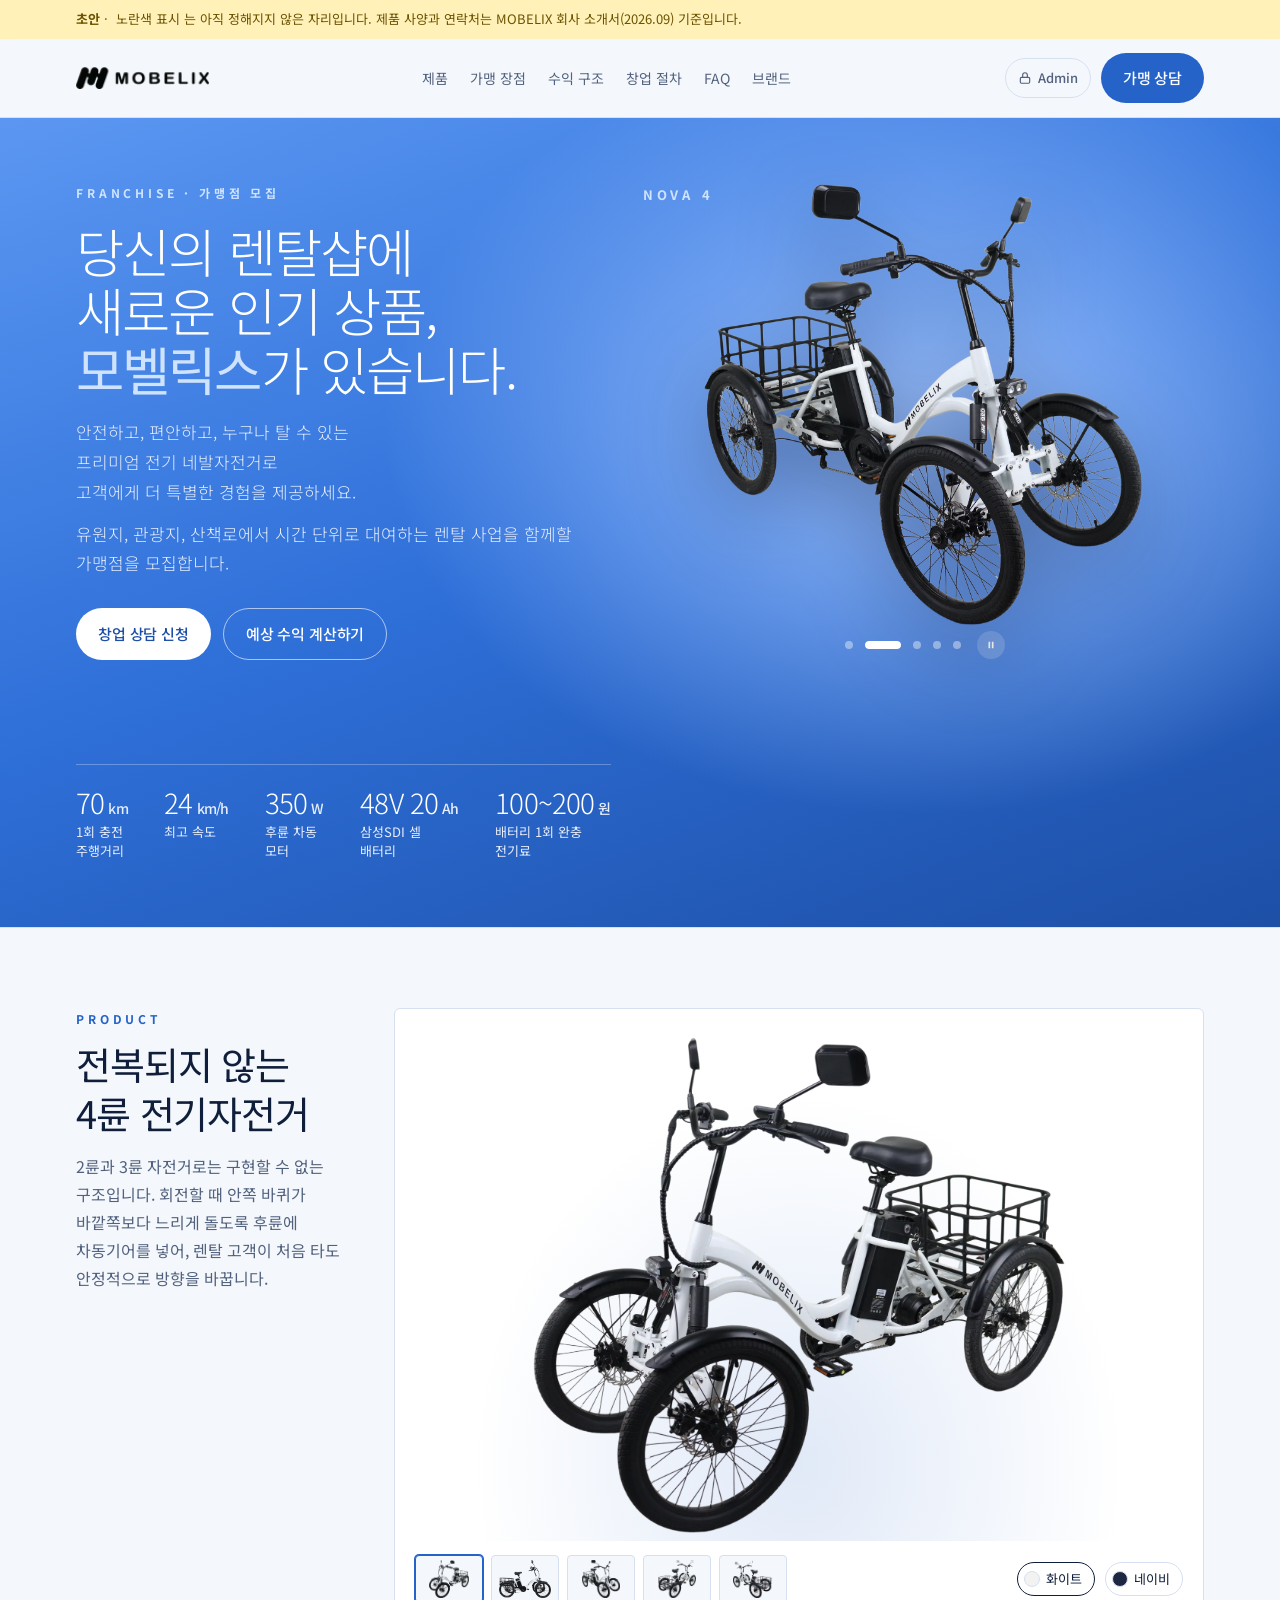
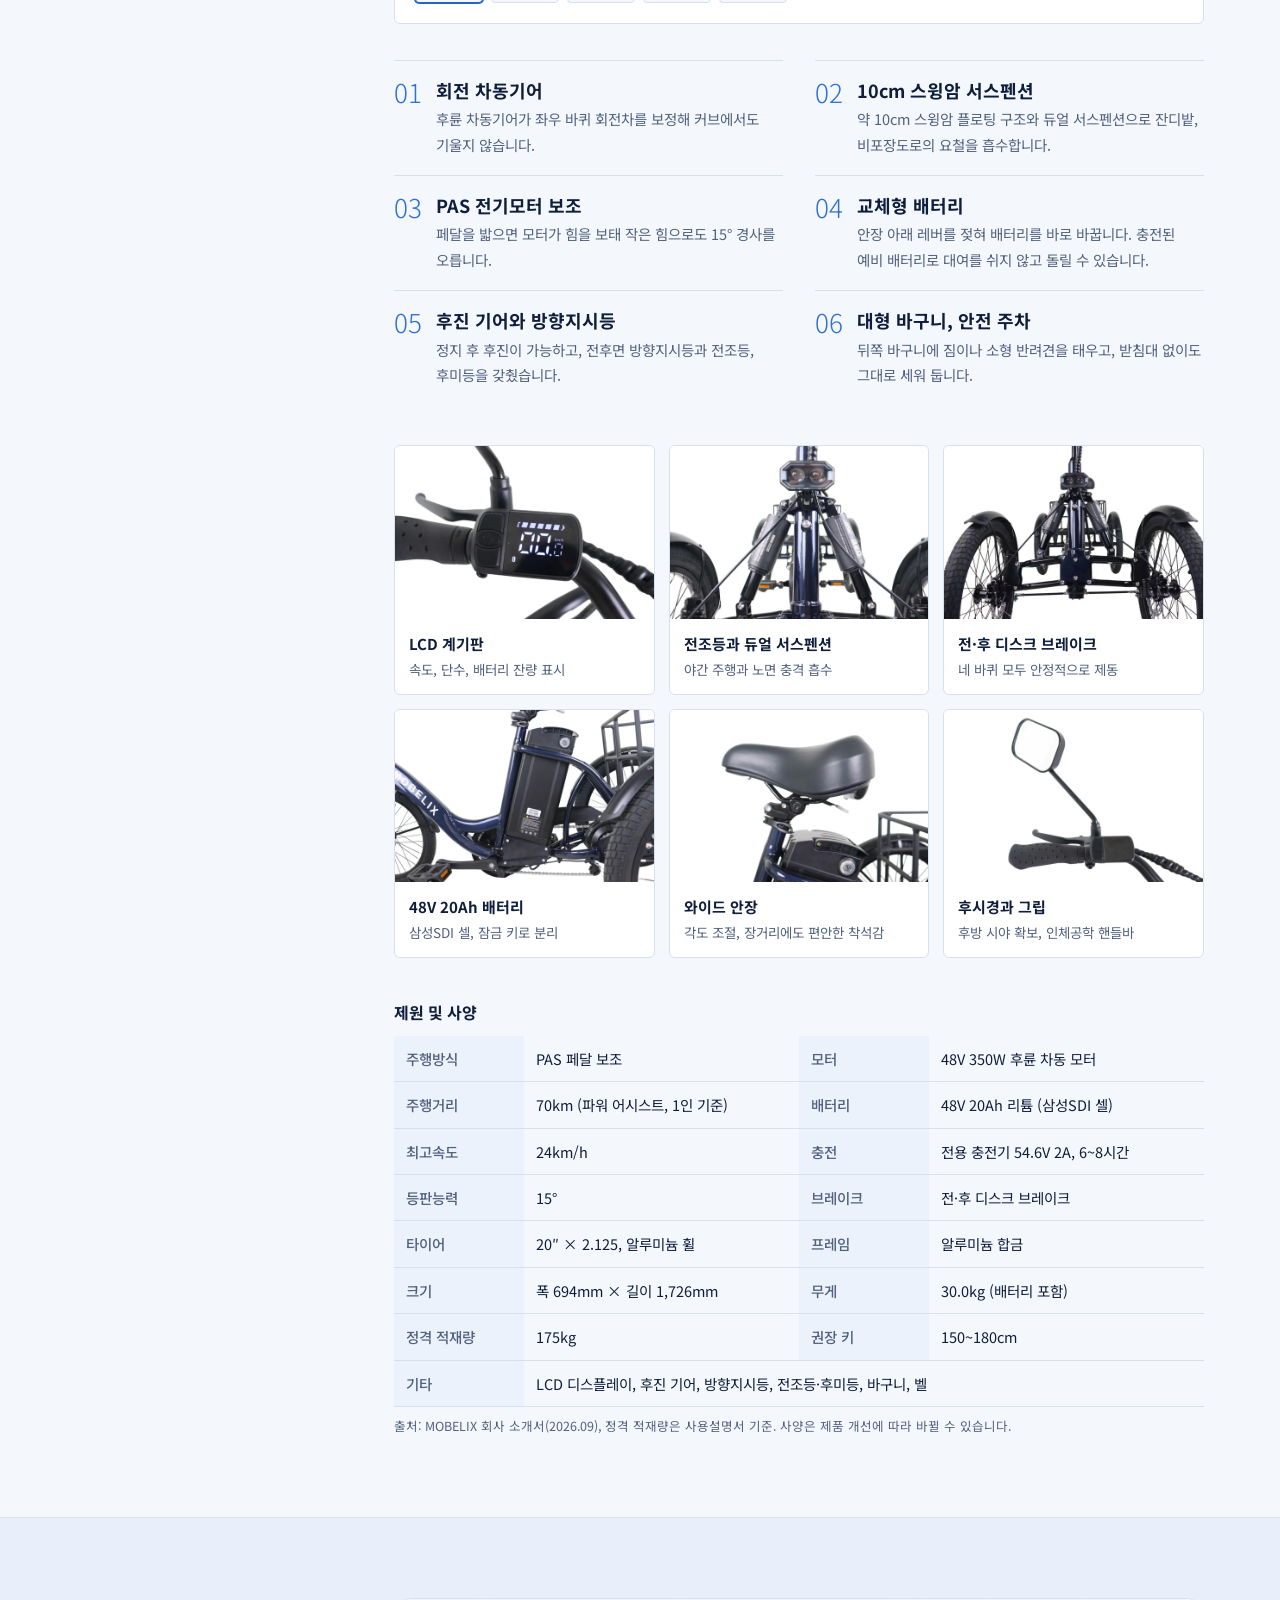
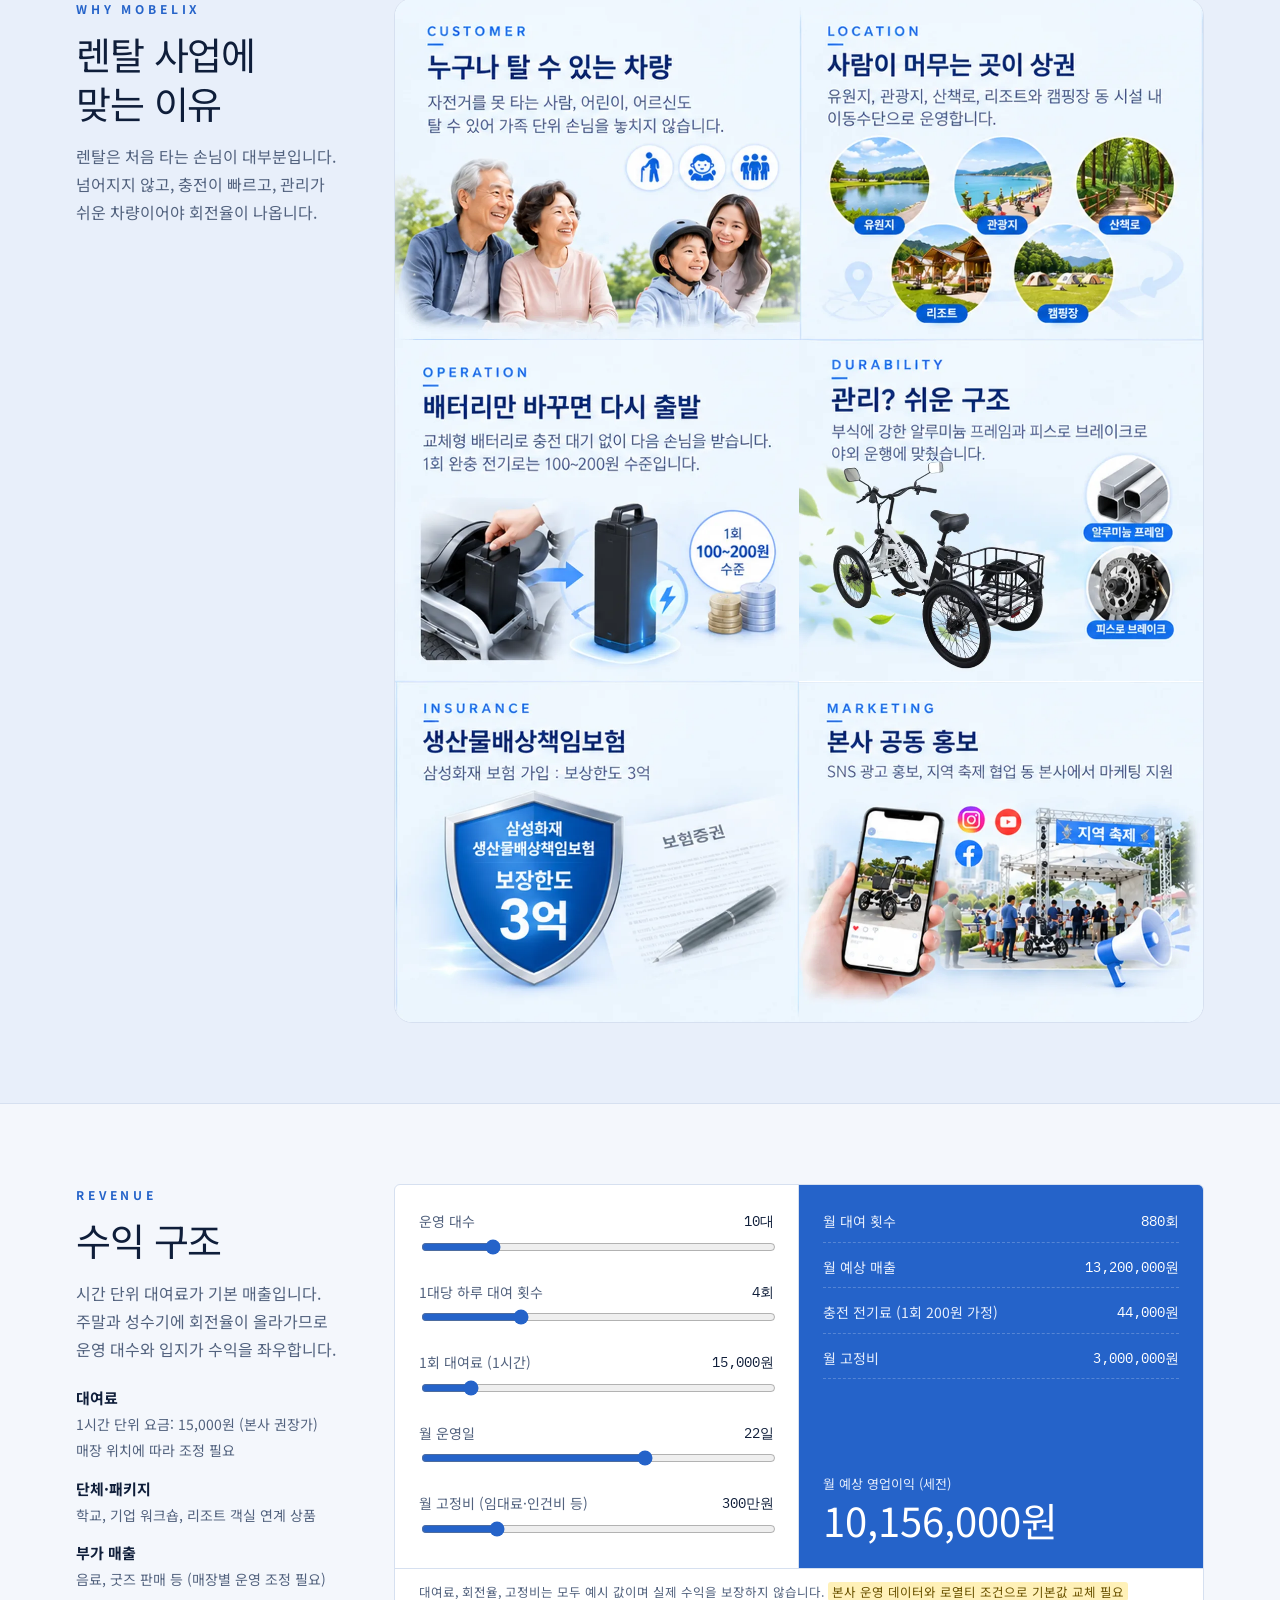
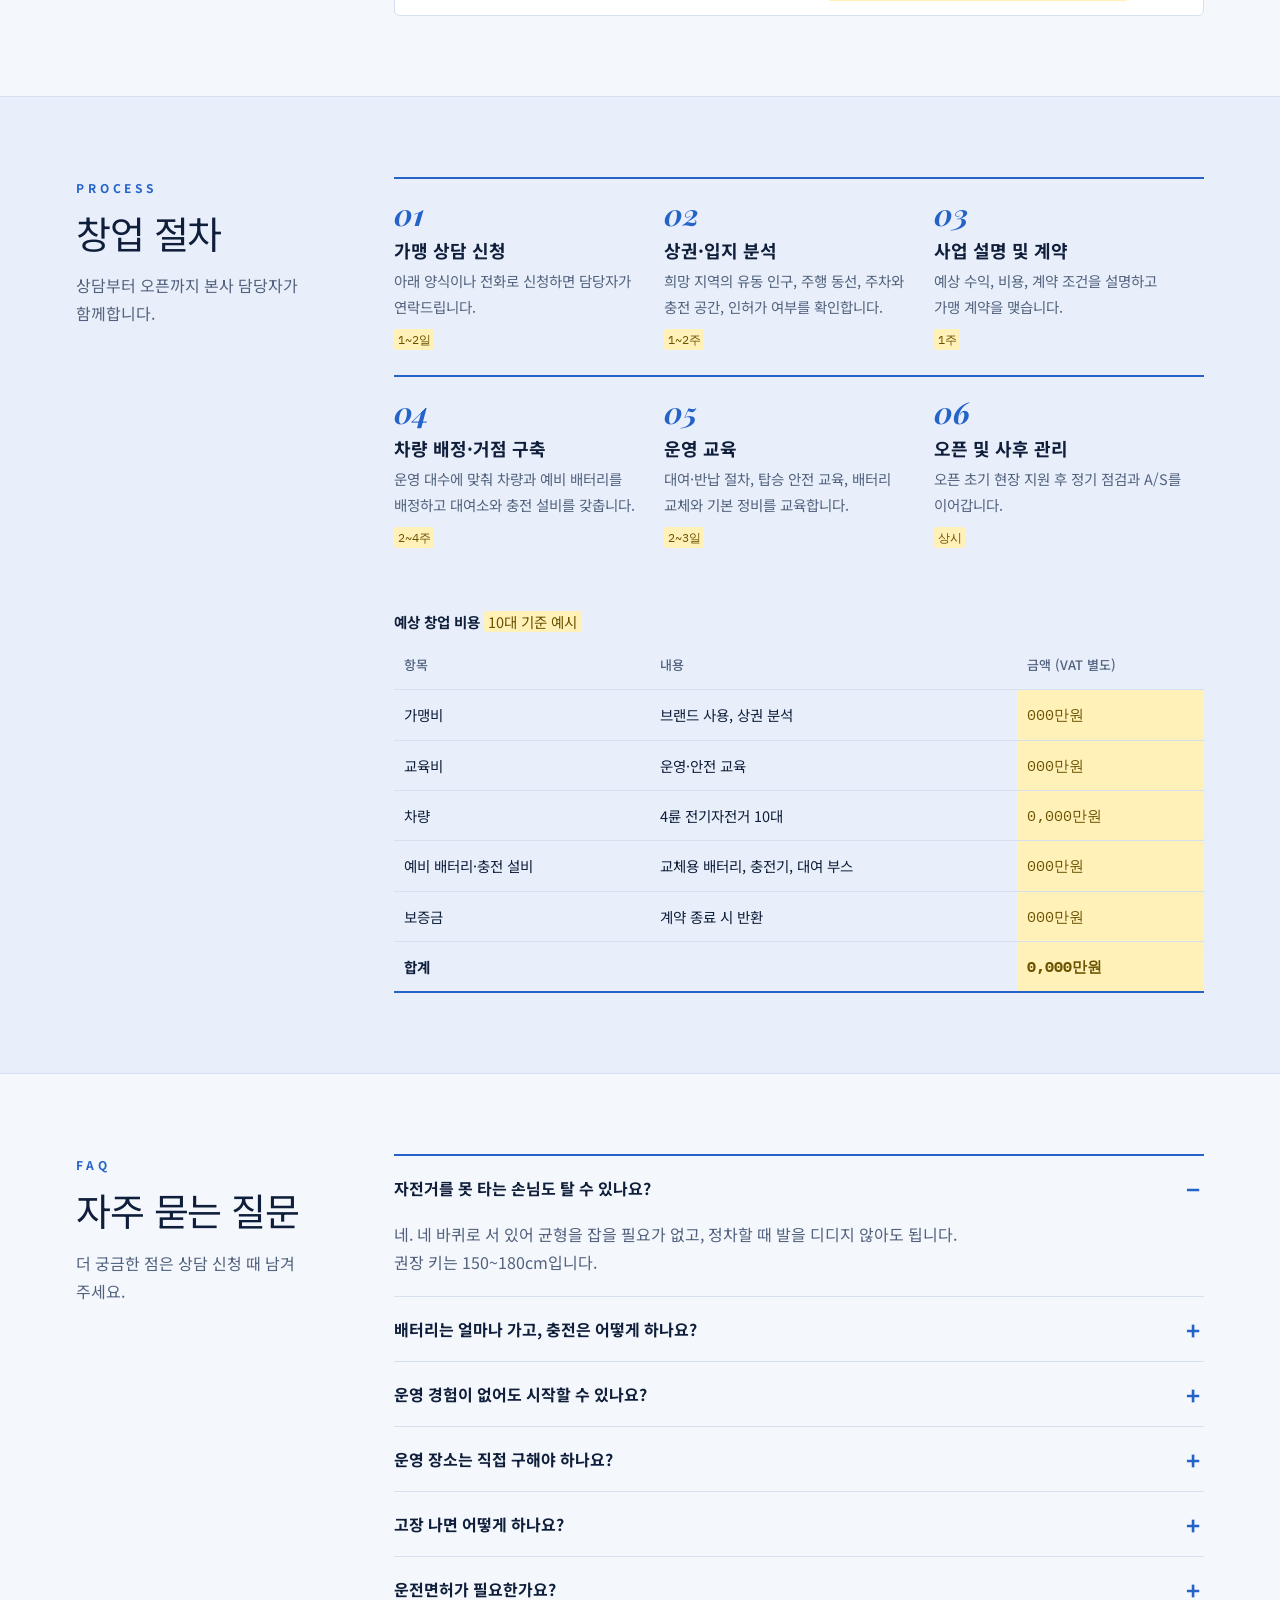
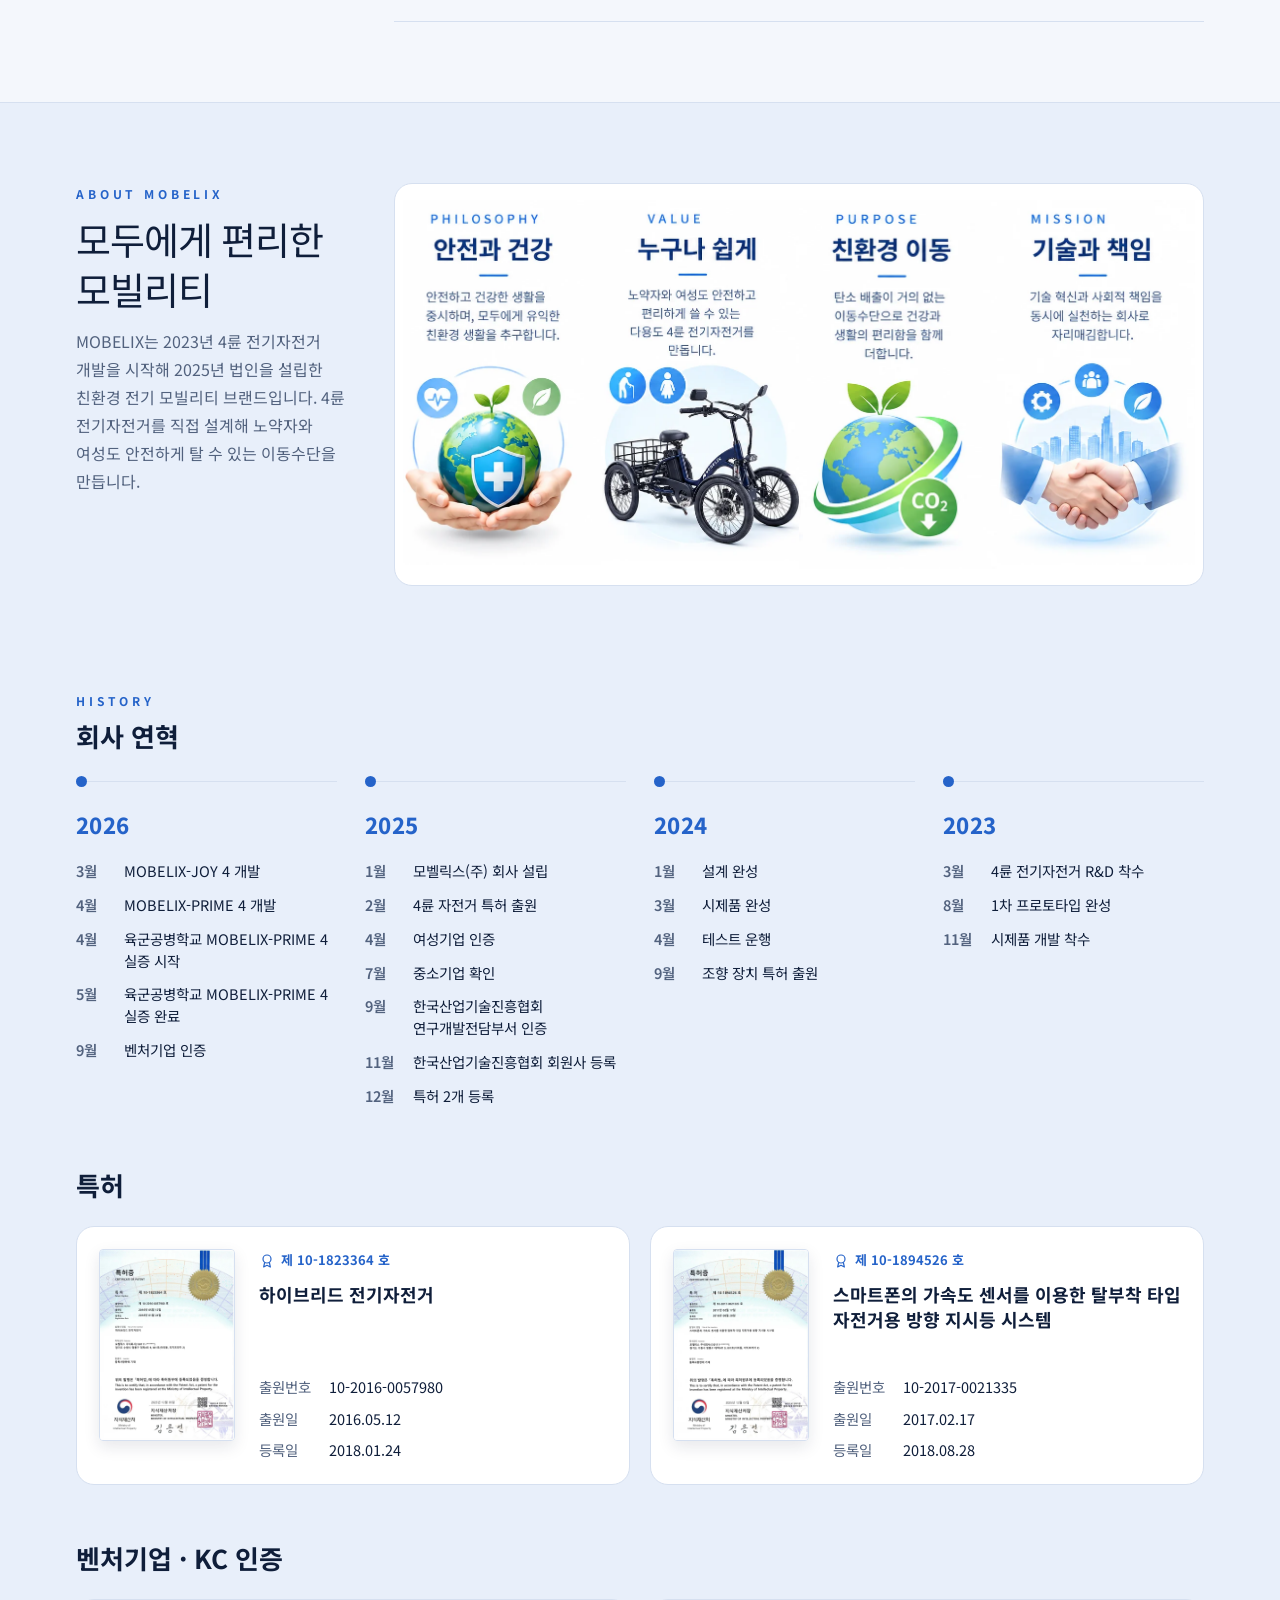
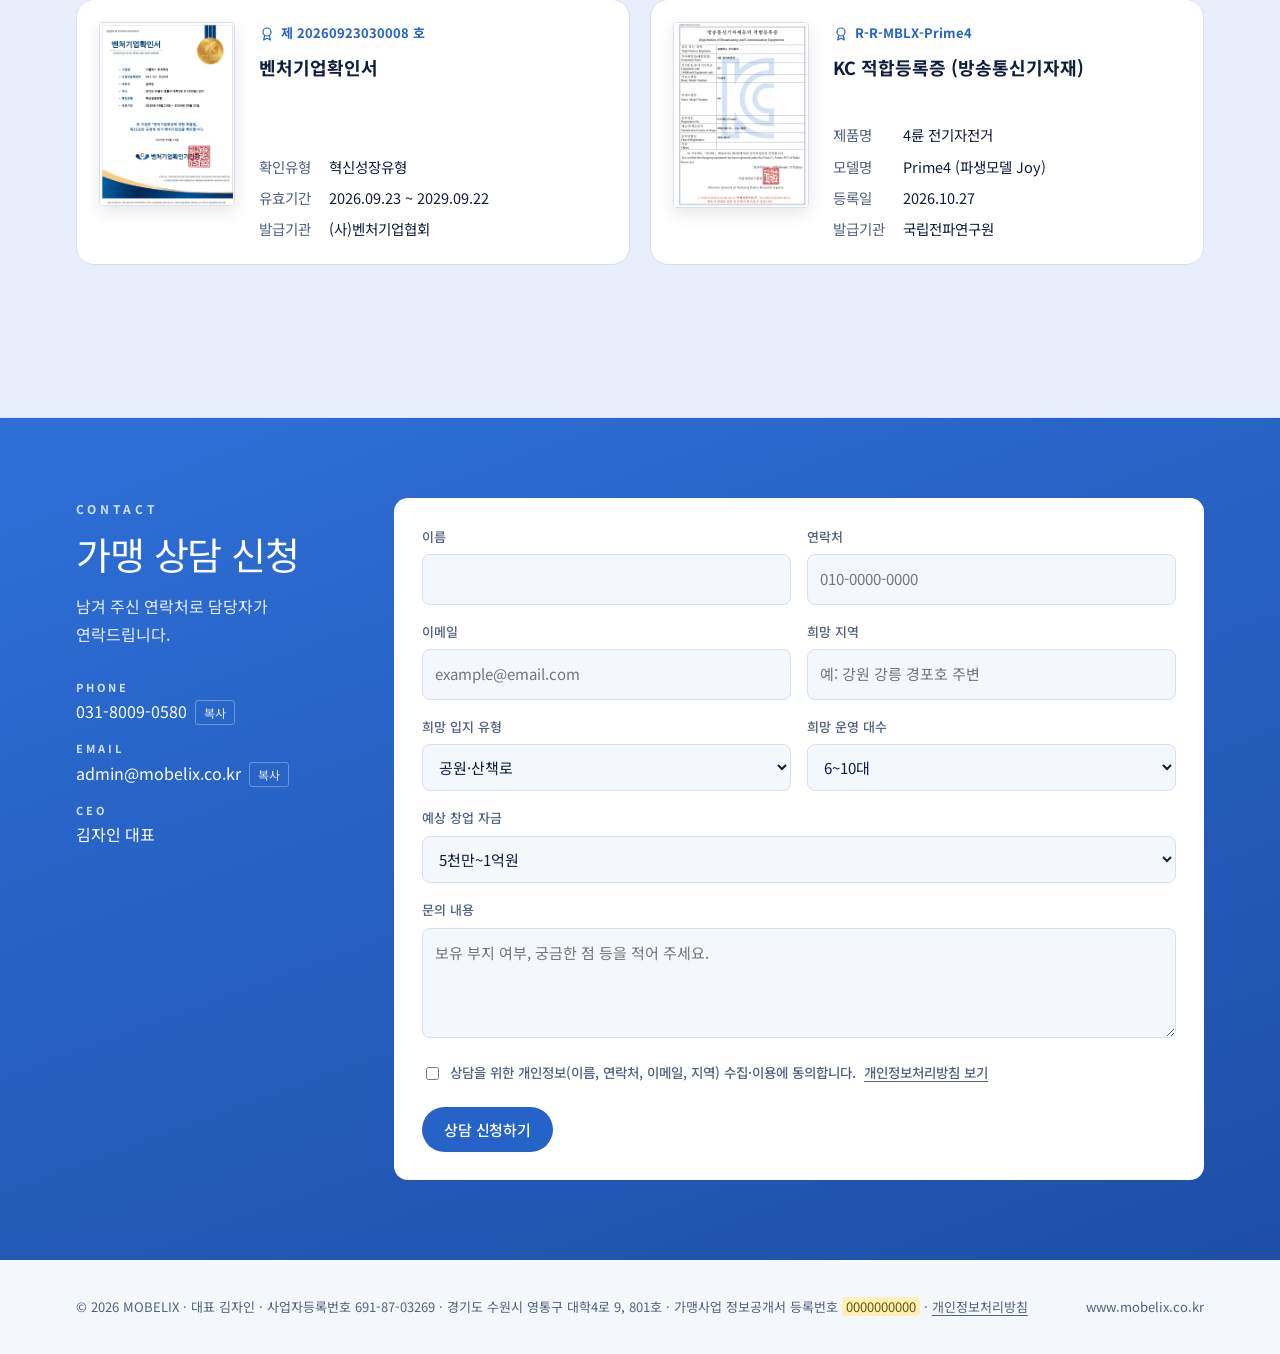
==== commit ac608486: "메인 푸터에 회사 주소 추가 Co-Authored-By: Claude Opus 5.5 <noreply@anthropic.com> Claude-Session: https://clau" ====
--- a/index.html
+++ b/index.html
@@ -610,7 +610,7 @@
 
 <footer>
   <div class="wrap">
-    <span>© 2026 MOBELIX · 대표 김자인 · 사업자등록번호 691-87-03269 · 가맹사업 정보공개서 등록번호 <span class="ph">0000000000</span> · <a href="/privacy/">개인정보처리방침</a></span>
+    <span>© 2026 MOBELIX · 대표 김자인 · 사업자등록번호 691-87-03269 · 경기도 수원시 영통구 대학4로 9, 801호 · 가맹사업 정보공개서 등록번호 <span class="ph">0000000000</span> · <a href="/privacy/">개인정보처리방침</a></span>
     <span>www.mobelix.co.kr</span>
   </div>
 </footer>
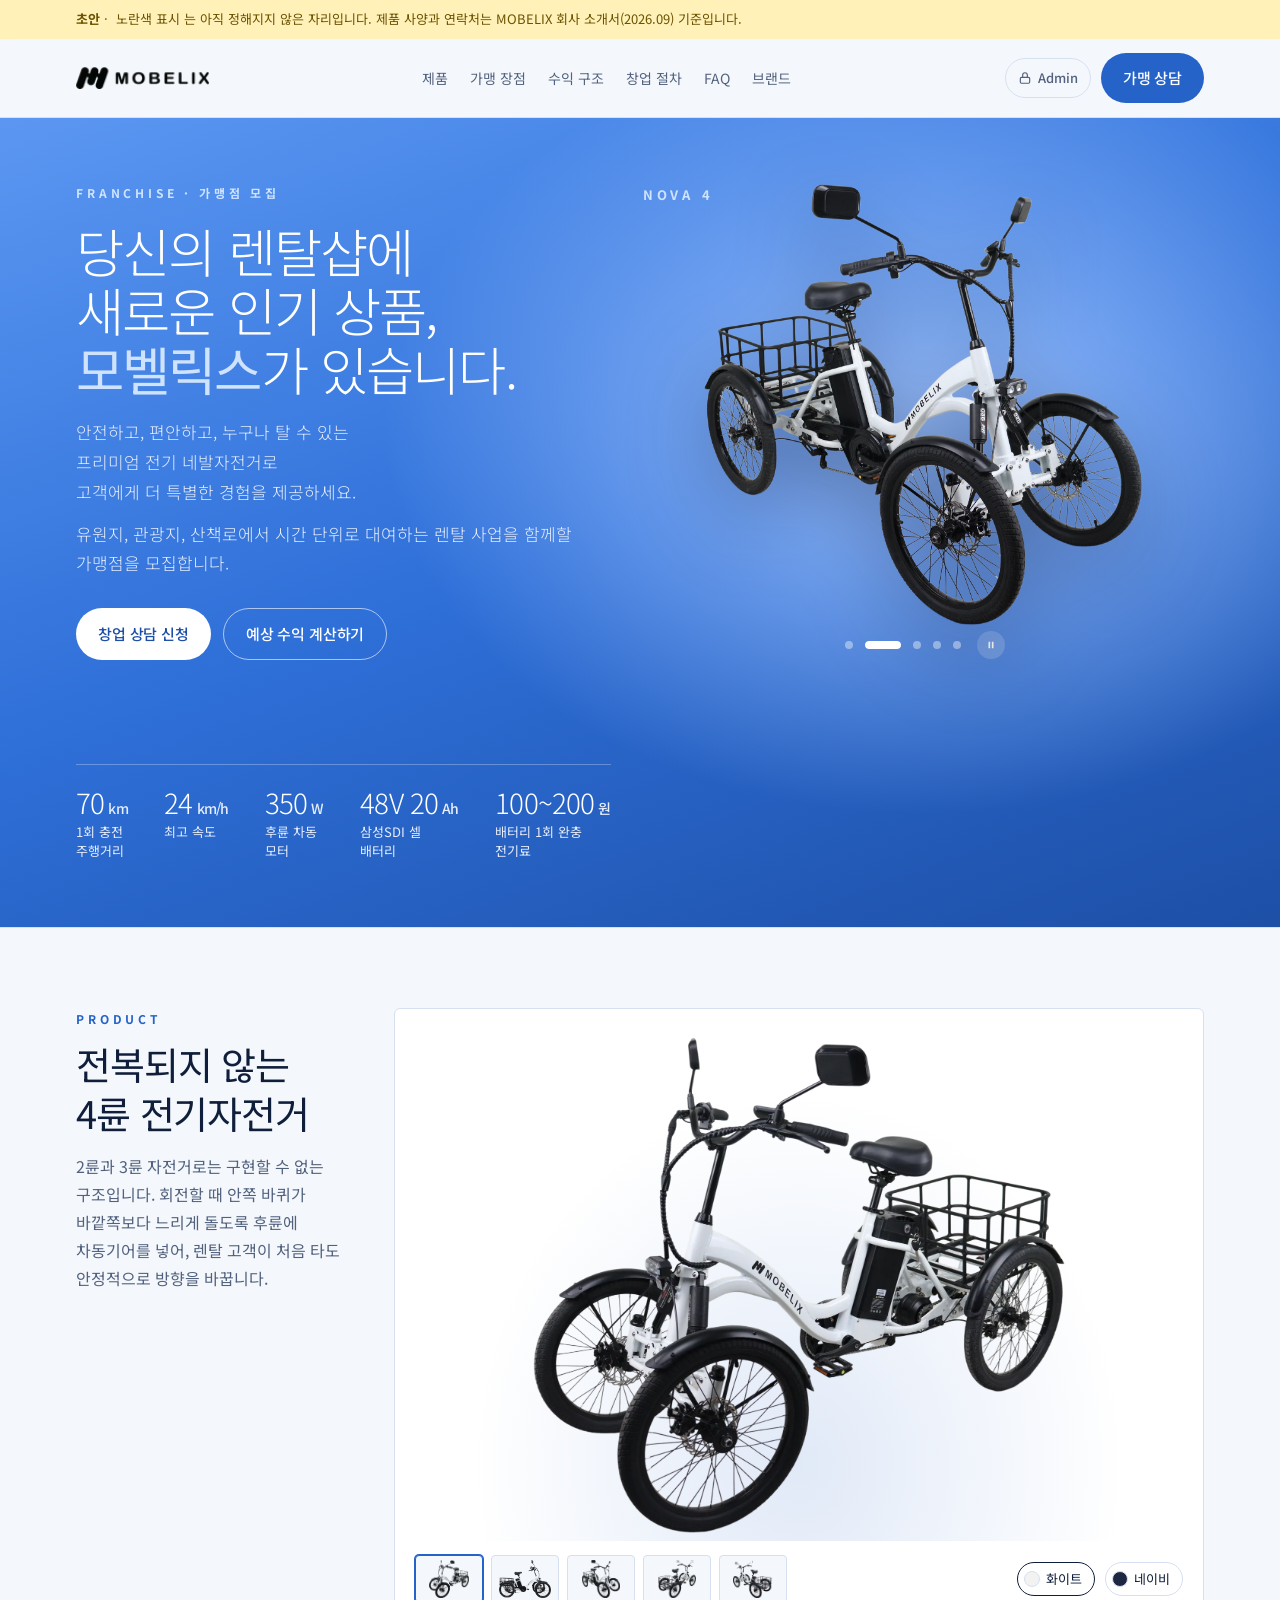
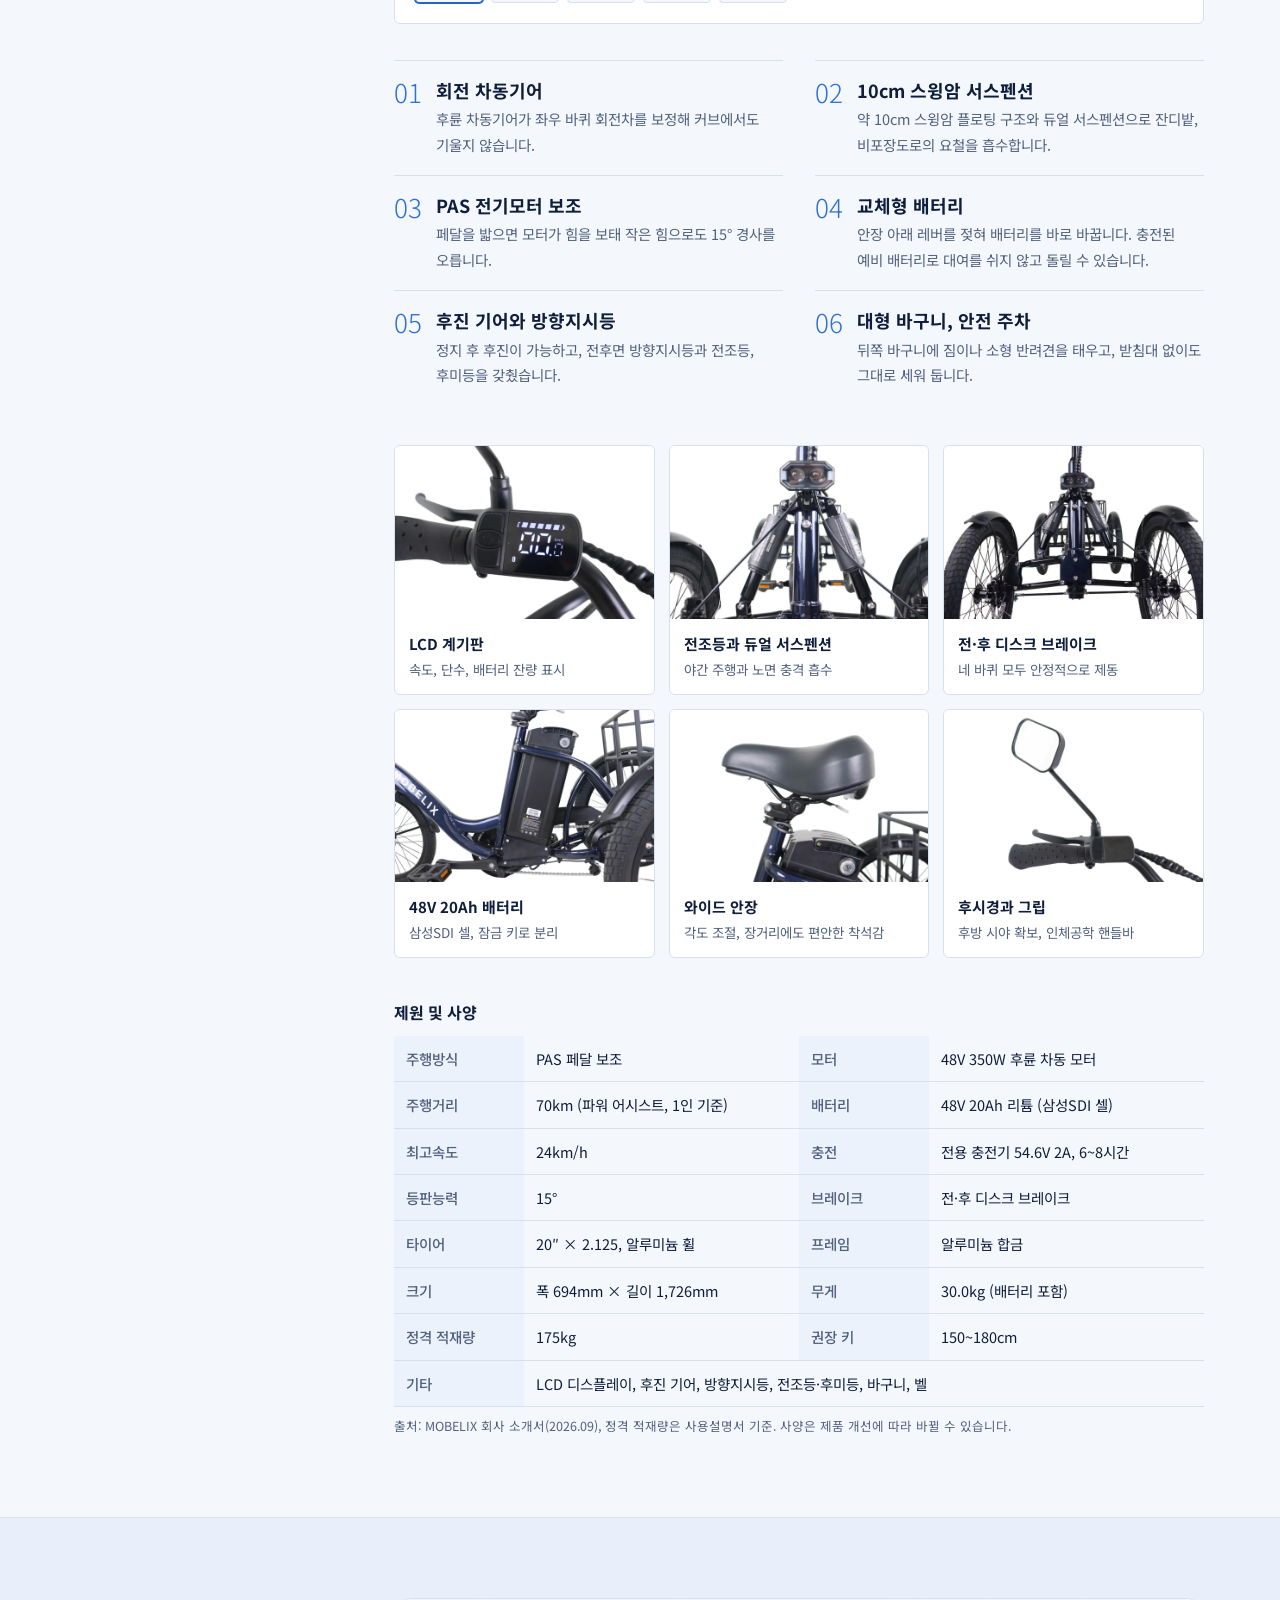
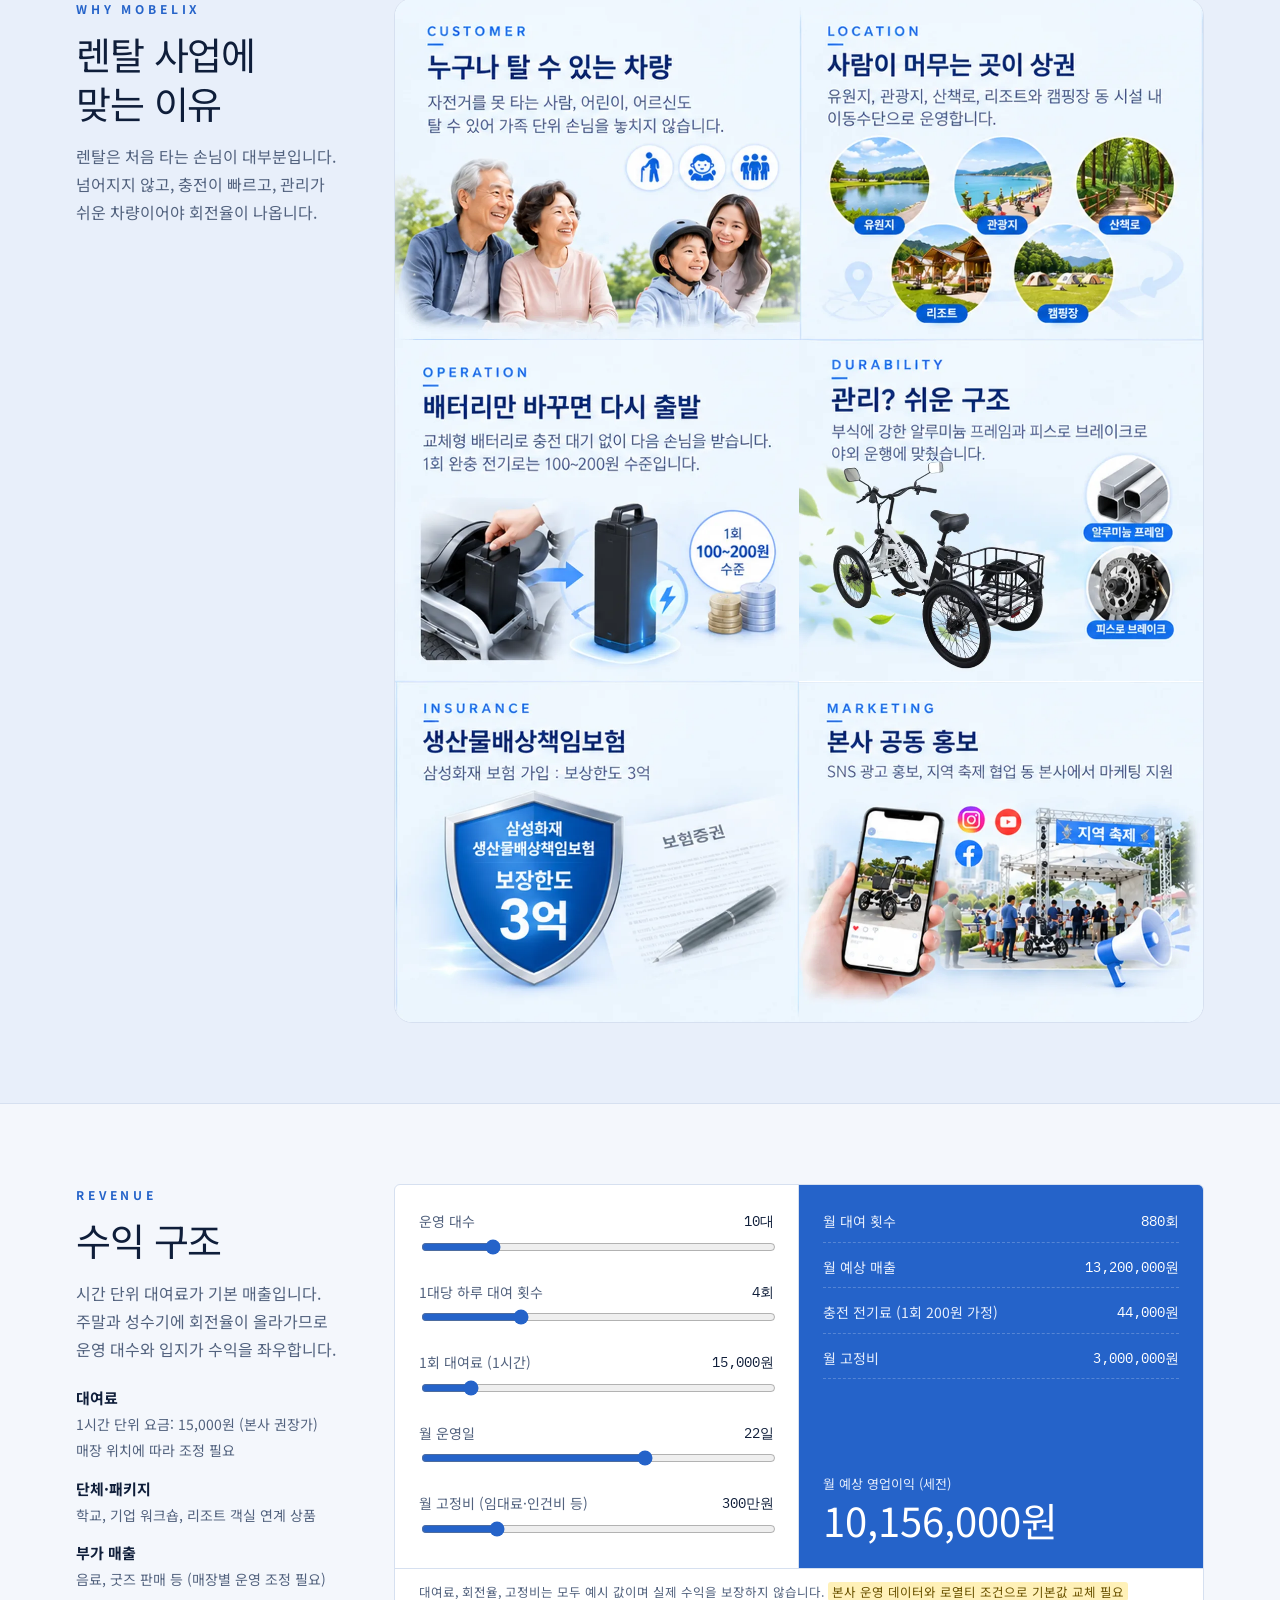
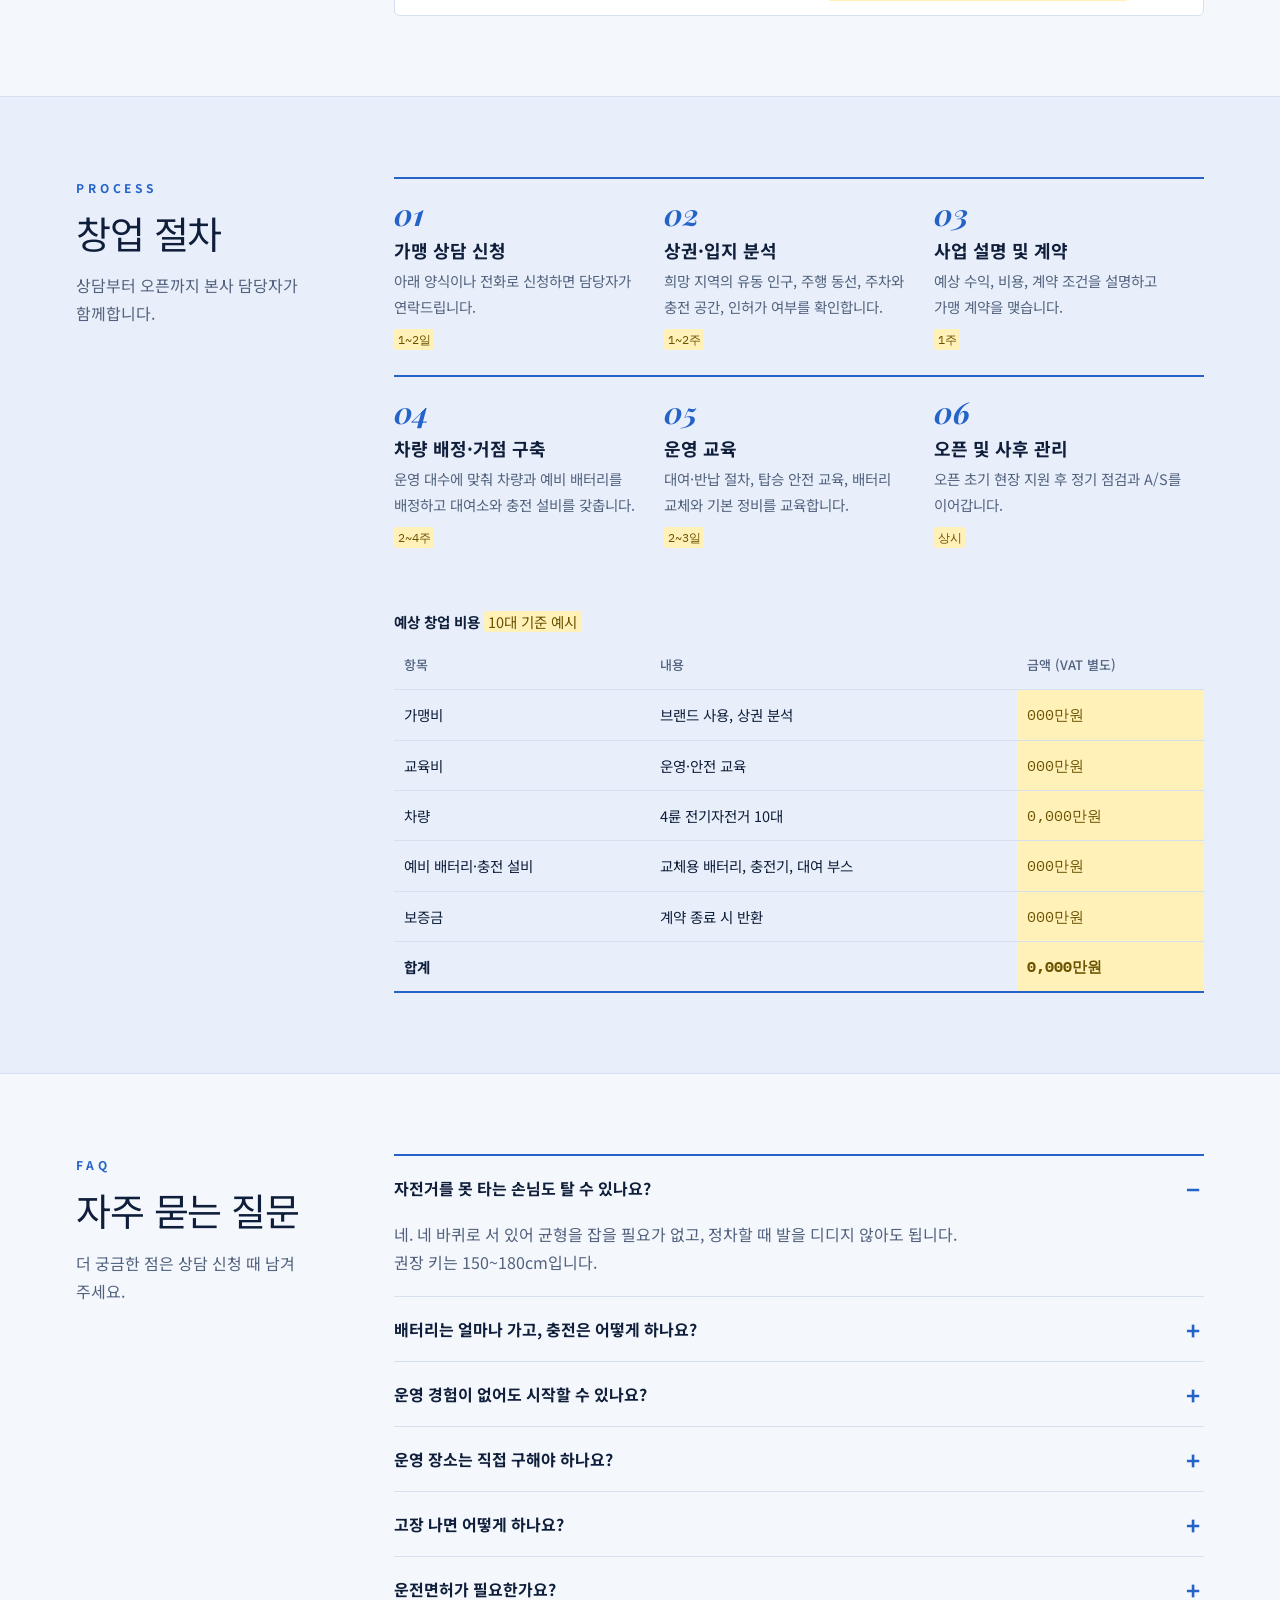
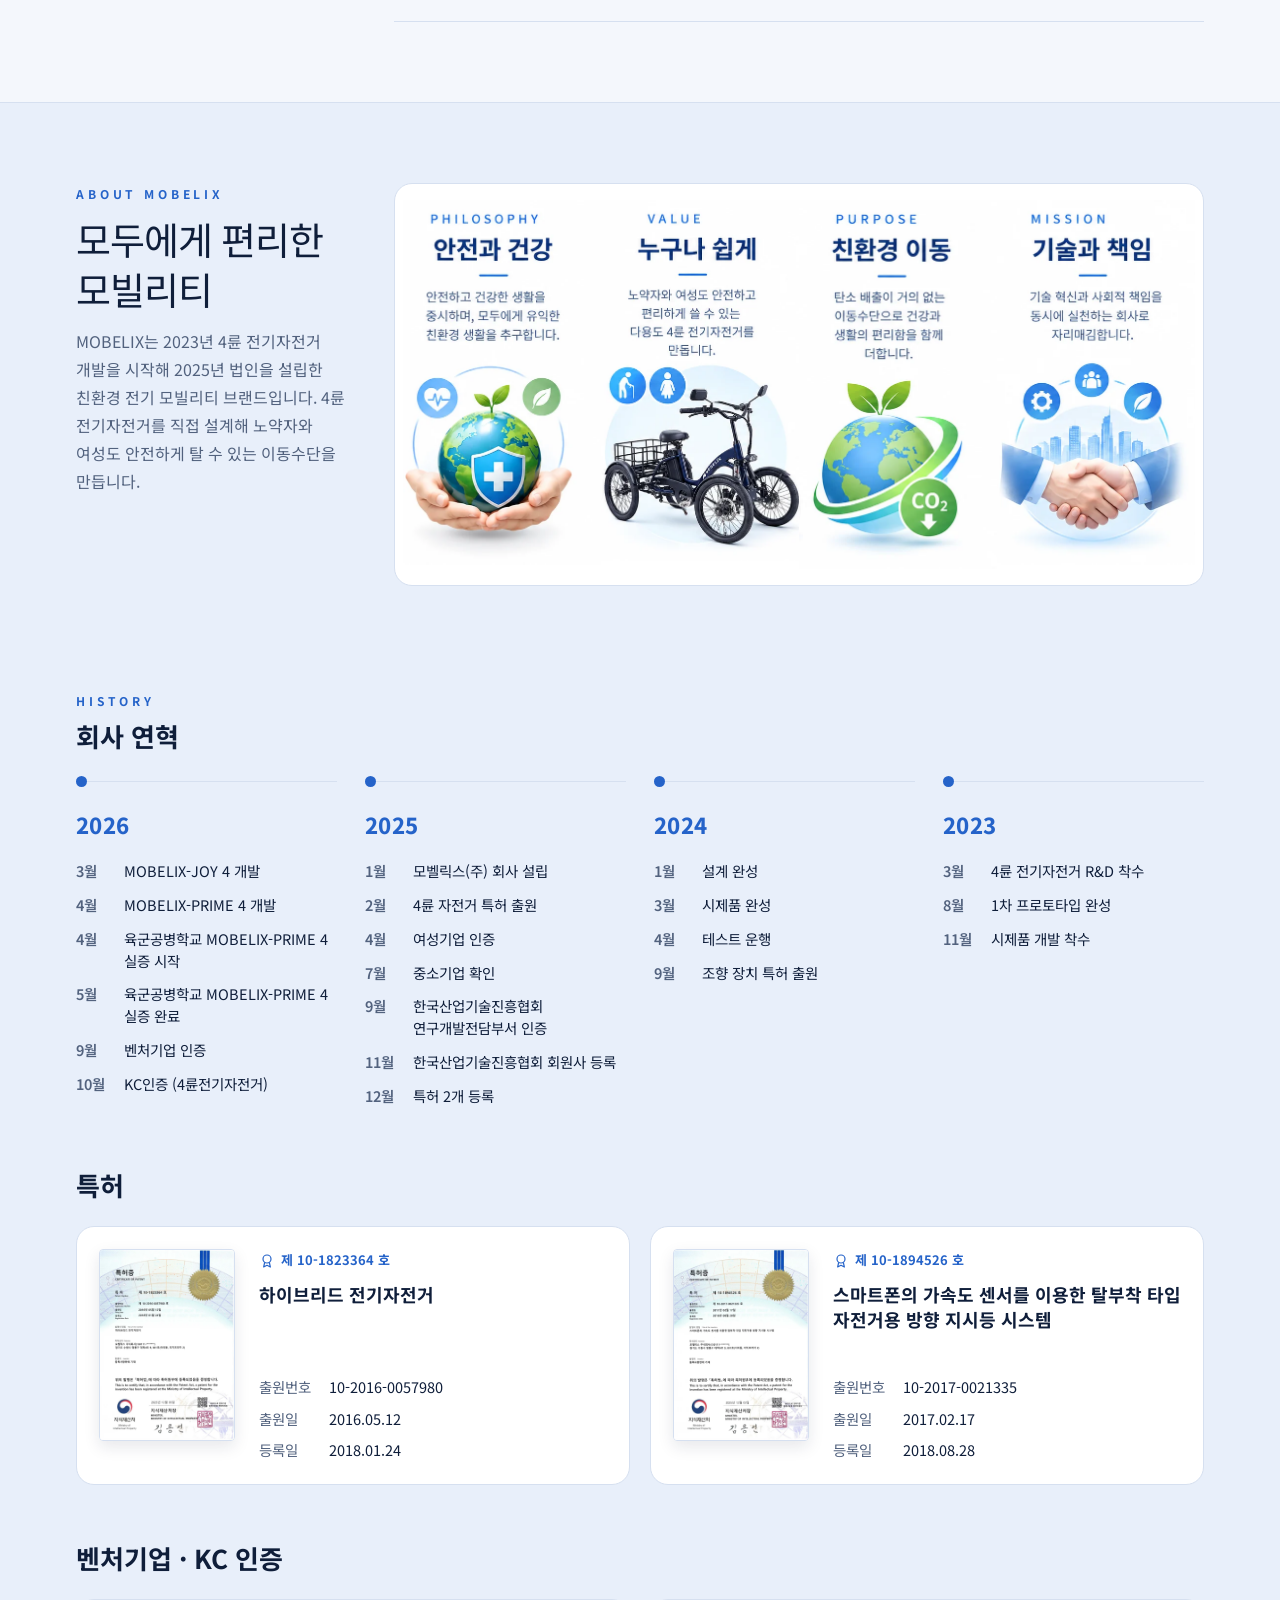
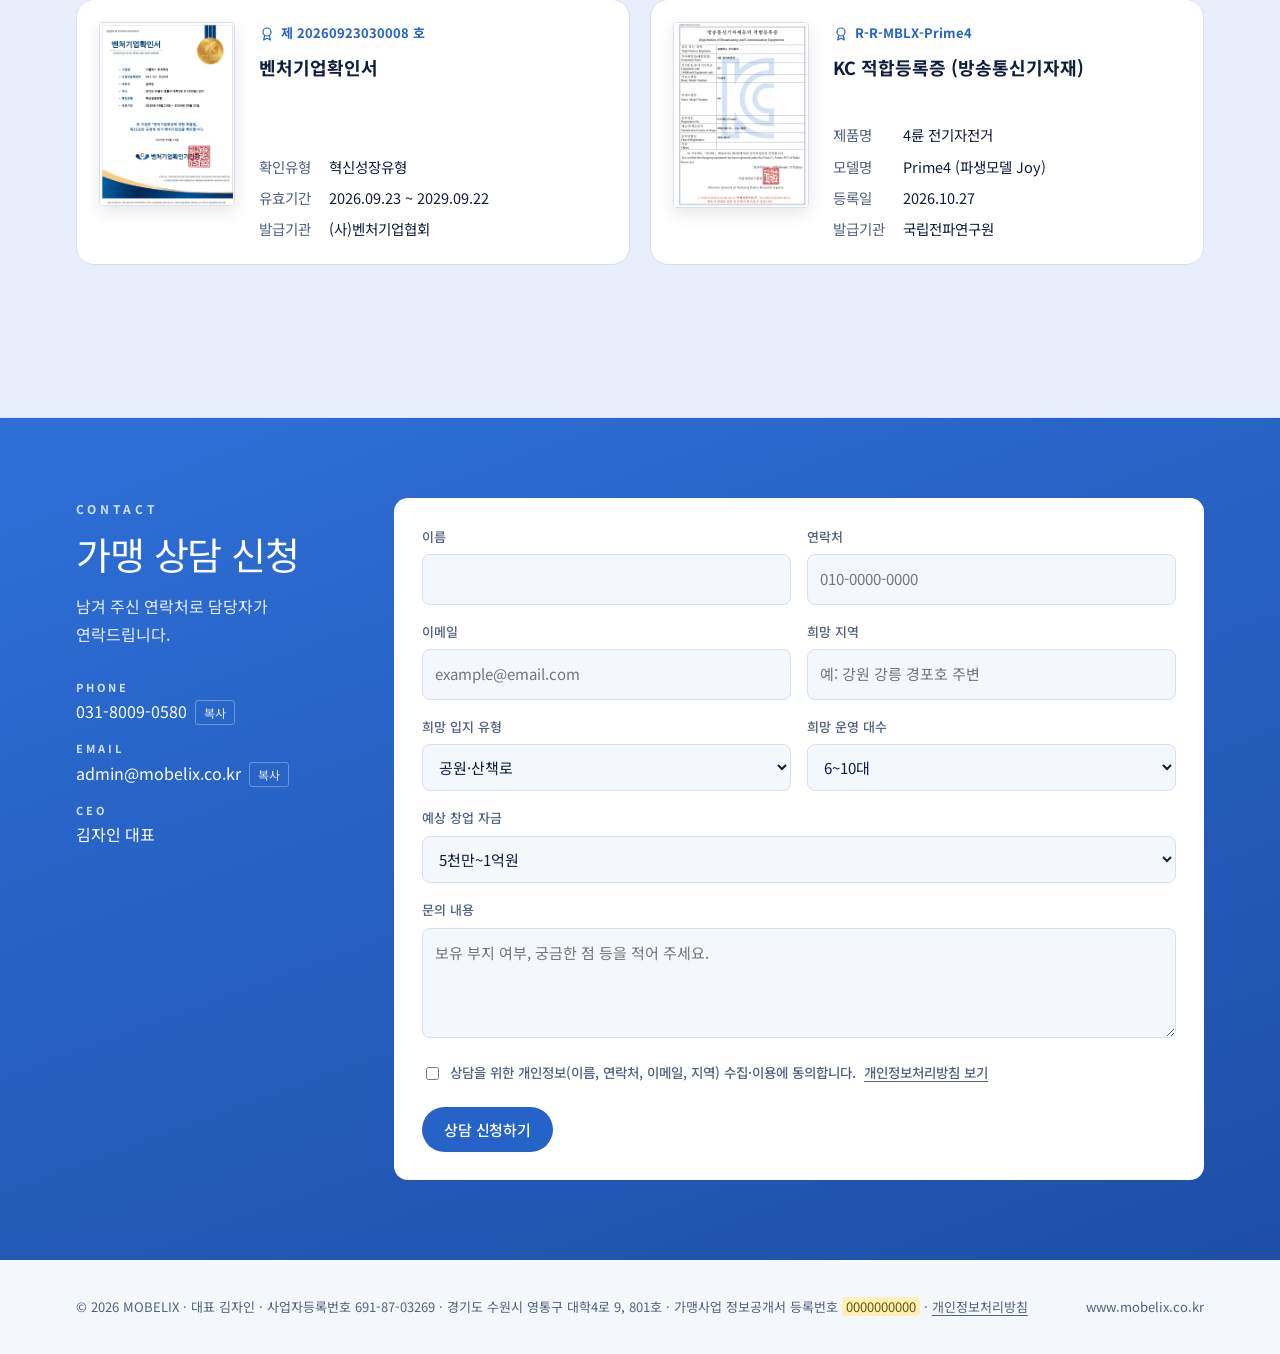
==== commit 2cc054b1: "연혁 2026년 10월 KC인증 추가 Co-Authored-By: Claude Opus 5.5 <noreply@anthropic.com> Claude-Session: https:/" ====
--- a/index.html
+++ b/index.html
@@ -501,7 +501,7 @@
       <details open><summary>자전거를 못 타는 손님도 탈 수 있나요?</summary><p>네. 네 바퀴로 서 있어 균형을 잡을 필요가 없고, 정차할 때 발을 디디지 않아도 됩니다. 권장 키는 150~180cm입니다.</p></details>
       <details><summary>배터리는 얼마나 가고, 충전은 어떻게 하나요?</summary><p>1회 충전으로 약 70km를 달리며 완충까지 6~8시간 걸립니다. 배터리를 분리해 따로 충전할 수 있어 예비 배터리를 두면 대여를 멈추지 않고 운영할 수 있습니다.</p></details>
       <details><summary>운영 경험이 없어도 시작할 수 있나요?</summary><p>네. 대여·반납·배터리 교체 위주의 단순한 운영이고, 오픈 전 교육과 초기 현장 지원이 포함됩니다.</p></details>
-      <details><summary>운영 장소는 직접 구해야 하나요?</summary><p>희망 지역을 알려 주시면 본사가 후보 입지를 함께 검토합니다. 공원이나 관광지는 지자체 점용 허가가 필요할 수 있어 인허가 여부도 함께 확인합니다. <span class="ph">본사 입지 확보 지원 범위</span></p></details>
+      <details><summary>운영 장소는 직접 구해야 하나요?</summary><p>렌탈샵 운영 장소를 직접 구하시거나, 희망 지역을 알려주시면 본사가 후보 입지를 함께 검토합니다.<br>공원이나 관광지는 지자체 점용 허가가 필요할 수 있어 인허가 여부도 함께 확인합니다.</p></details>
       <details><summary>고장 나면 어떻게 하나요?</summary><p><span class="ph">A/S 접수 방법, 처리 기간, 보증 기간 (사용설명서 13장 기준으로 작성 예정)</span></p></details>
       <details><summary>운전면허가 필요한가요?</summary><p>PAS 방식의 전기자전거, 속도 제한 24km/h, 무게 30kg의 법적 규제를 모두 준수하였기에 운전 면허가 불필요하며, 번호판도 불필요합니다.</p></details>
     </div>
@@ -528,7 +528,7 @@
     <div class="kicker">History</div>
     <h3 class="history-title">회사 연혁</h3>
     <div class="history-grid">
-        <div class="hy"><h3>2026</h3><ul><li><span>3월</span>MOBELIX-JOY 4 개발</li><li><span>4월</span>MOBELIX-PRIME 4 개발</li><li><span>4월</span>육군공병학교 MOBELIX-PRIME 4 실증 시작</li><li><span>5월</span>육군공병학교 MOBELIX-PRIME 4 실증 완료</li><li><span>9월</span>벤처기업 인증</li></ul></div>
+        <div class="hy"><h3>2026</h3><ul><li><span>3월</span>MOBELIX-JOY 4 개발</li><li><span>4월</span>MOBELIX-PRIME 4 개발</li><li><span>4월</span>육군공병학교 MOBELIX-PRIME 4 실증 시작</li><li><span>5월</span>육군공병학교 MOBELIX-PRIME 4 실증 완료</li><li><span>9월</span>벤처기업 인증</li><li><span>10월</span>KC인증 (4륜전기자전거)</li></ul></div>
         <div class="hy"><h3>2025</h3><ul><li><span>1월</span>모벨릭스(주) 회사 설립</li><li><span>2월</span>4륜 자전거 특허 출원</li><li><span>4월</span>여성기업 인증</li><li><span>7월</span>중소기업 확인</li><li><span>9월</span>한국산업기술진흥협회 연구개발전담부서 인증</li><li><span>11월</span>한국산업기술진흥협회 회원사 등록</li><li><span>12월</span>특허 2개 등록</li></ul></div>
         <div class="hy"><h3>2024</h3><ul><li><span>1월</span>설계 완성</li><li><span>3월</span>시제품 완성</li><li><span>4월</span>테스트 운행</li><li><span>9월</span>조향 장치 특허 출원</li></ul></div>
         <div class="hy"><h3>2023</h3><ul><li><span>3월</span>4륜 전기자전거 R&amp;D 착수</li><li><span>8월</span>1차 프로토타입 완성</li><li><span>11월</span>시제품 개발 착수</li></ul></div>
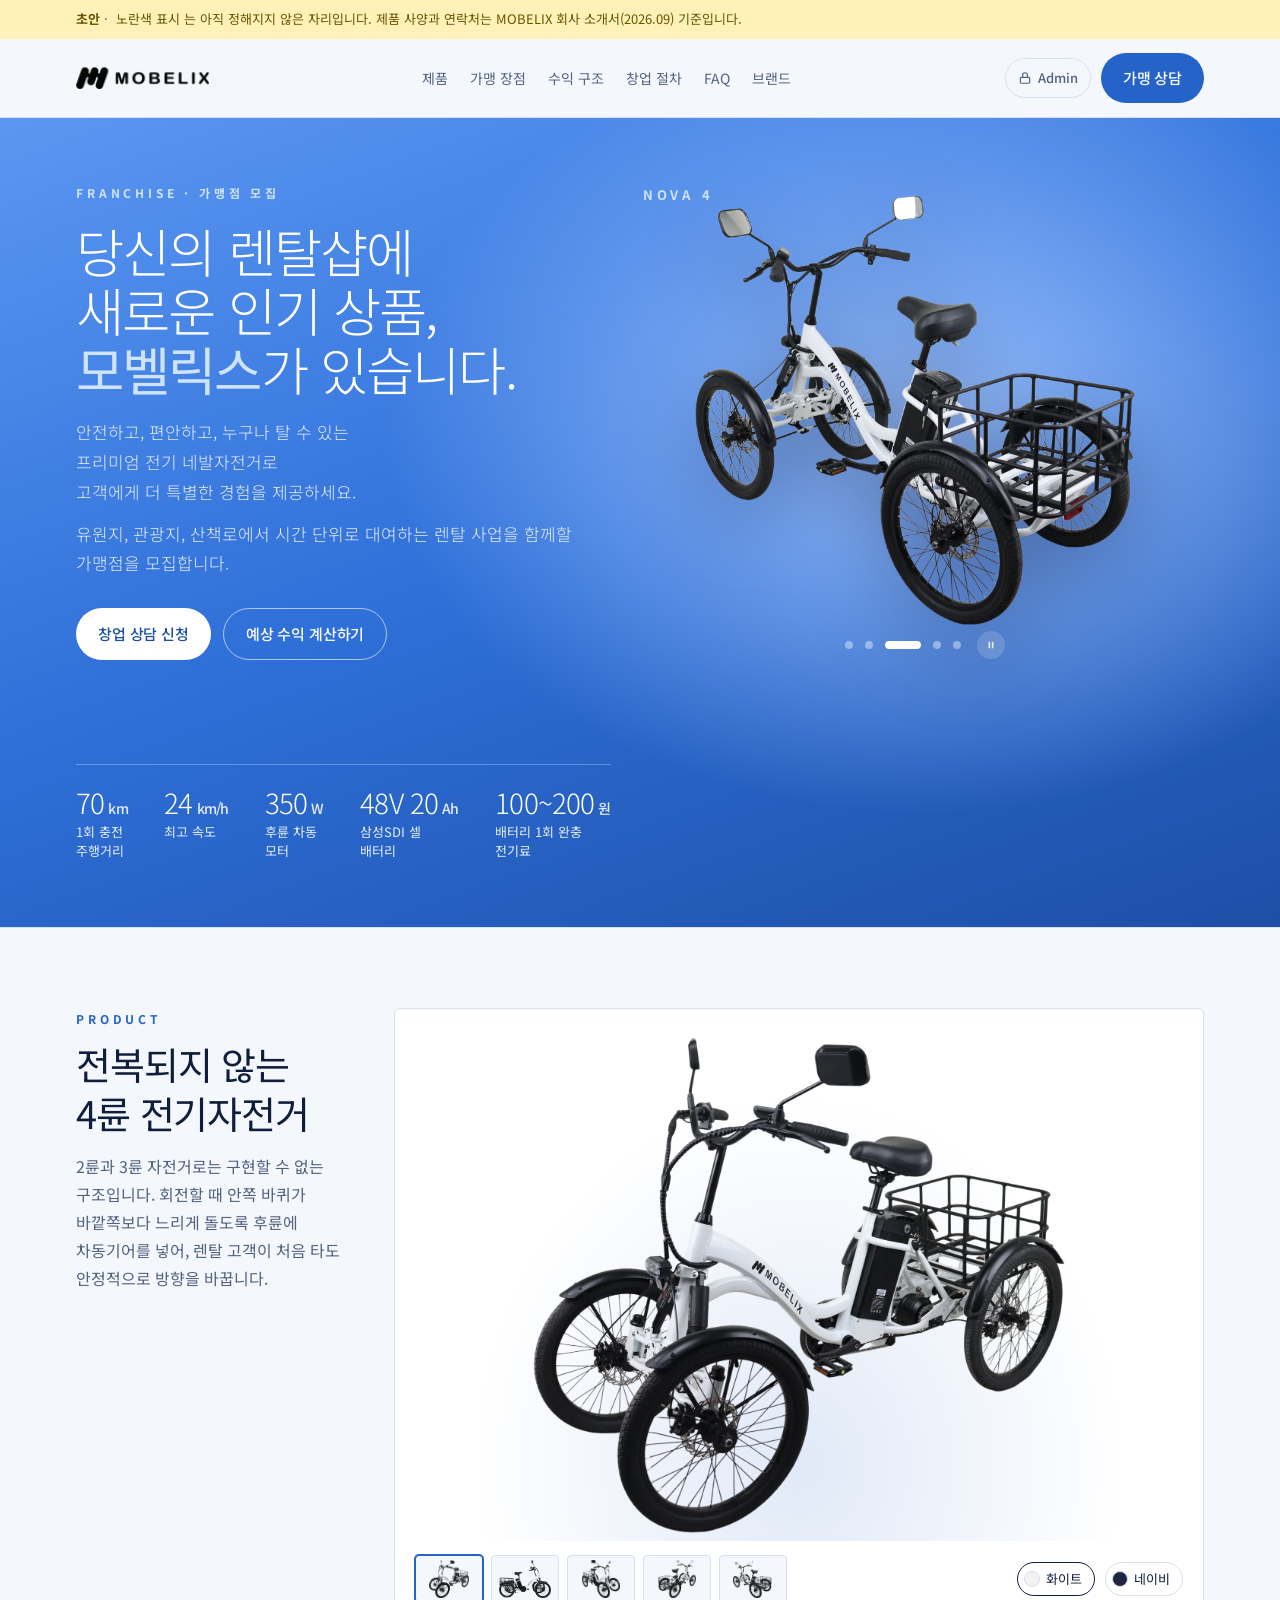
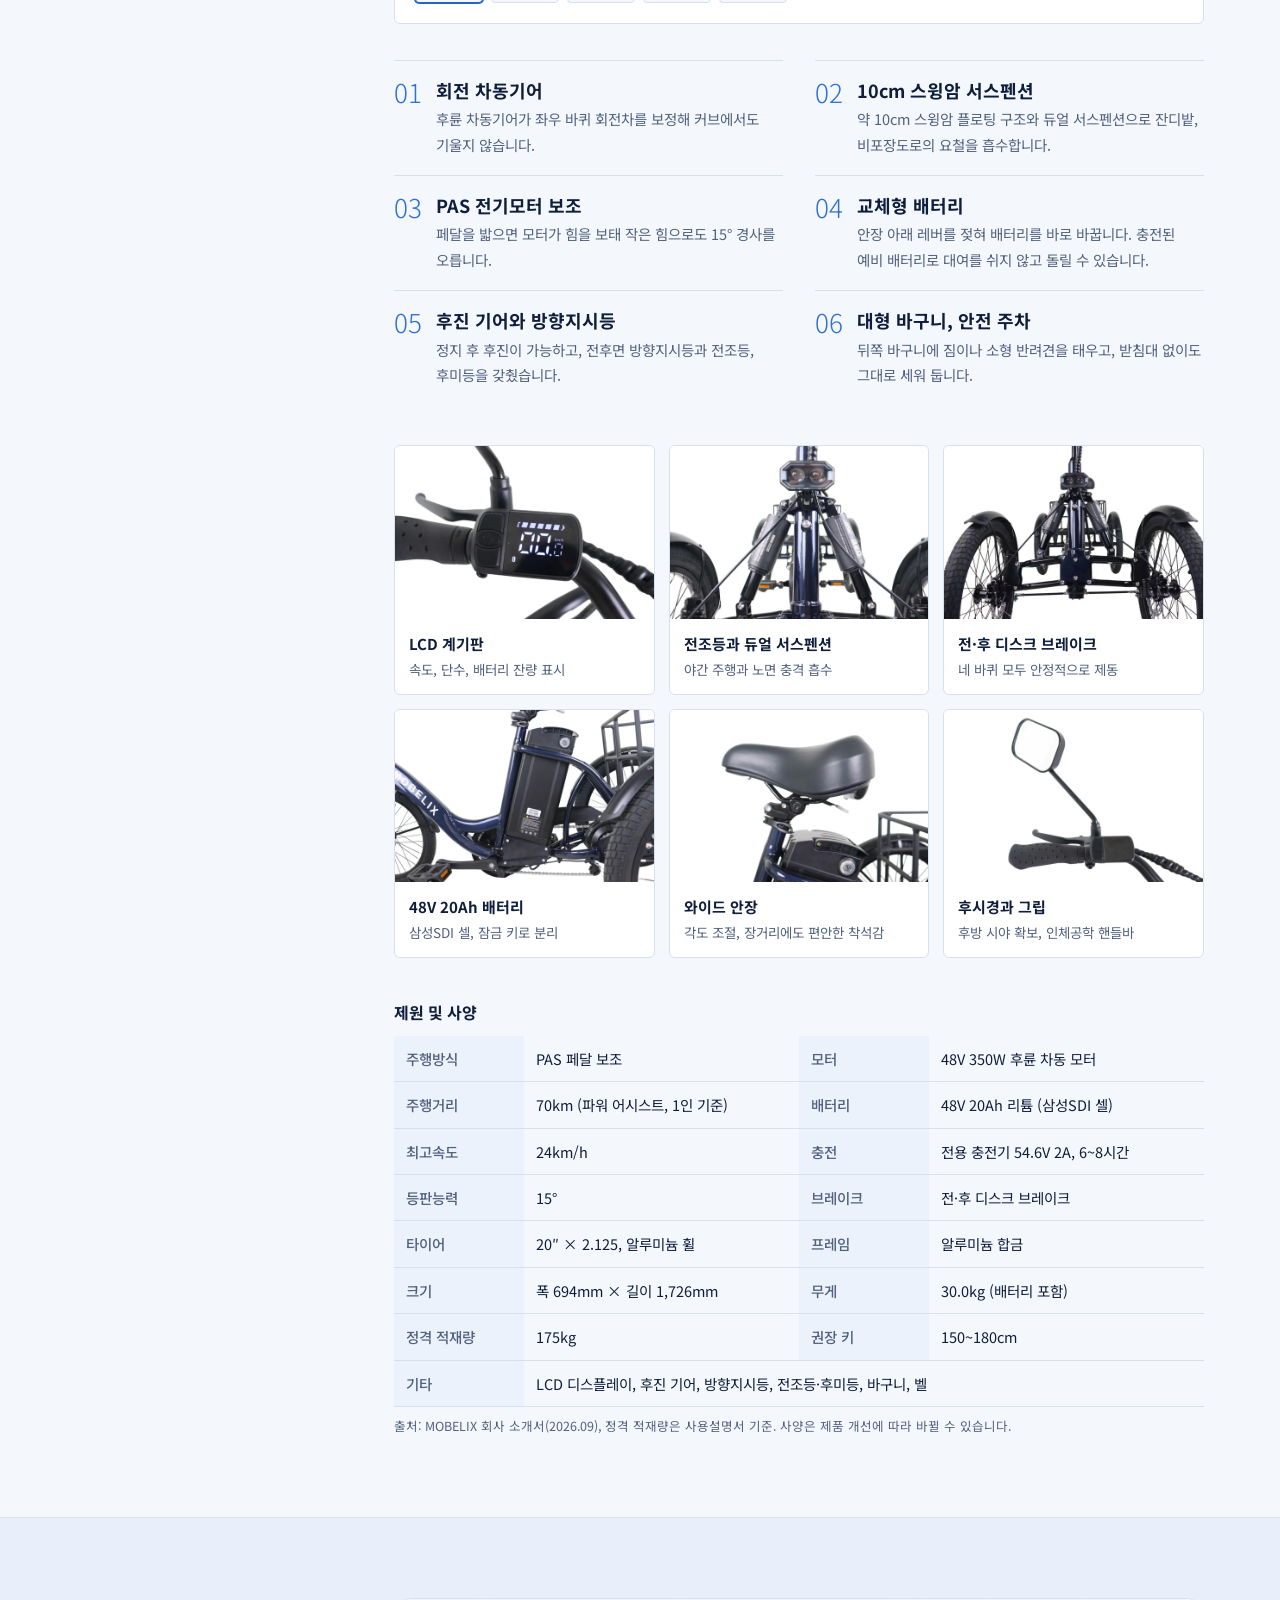
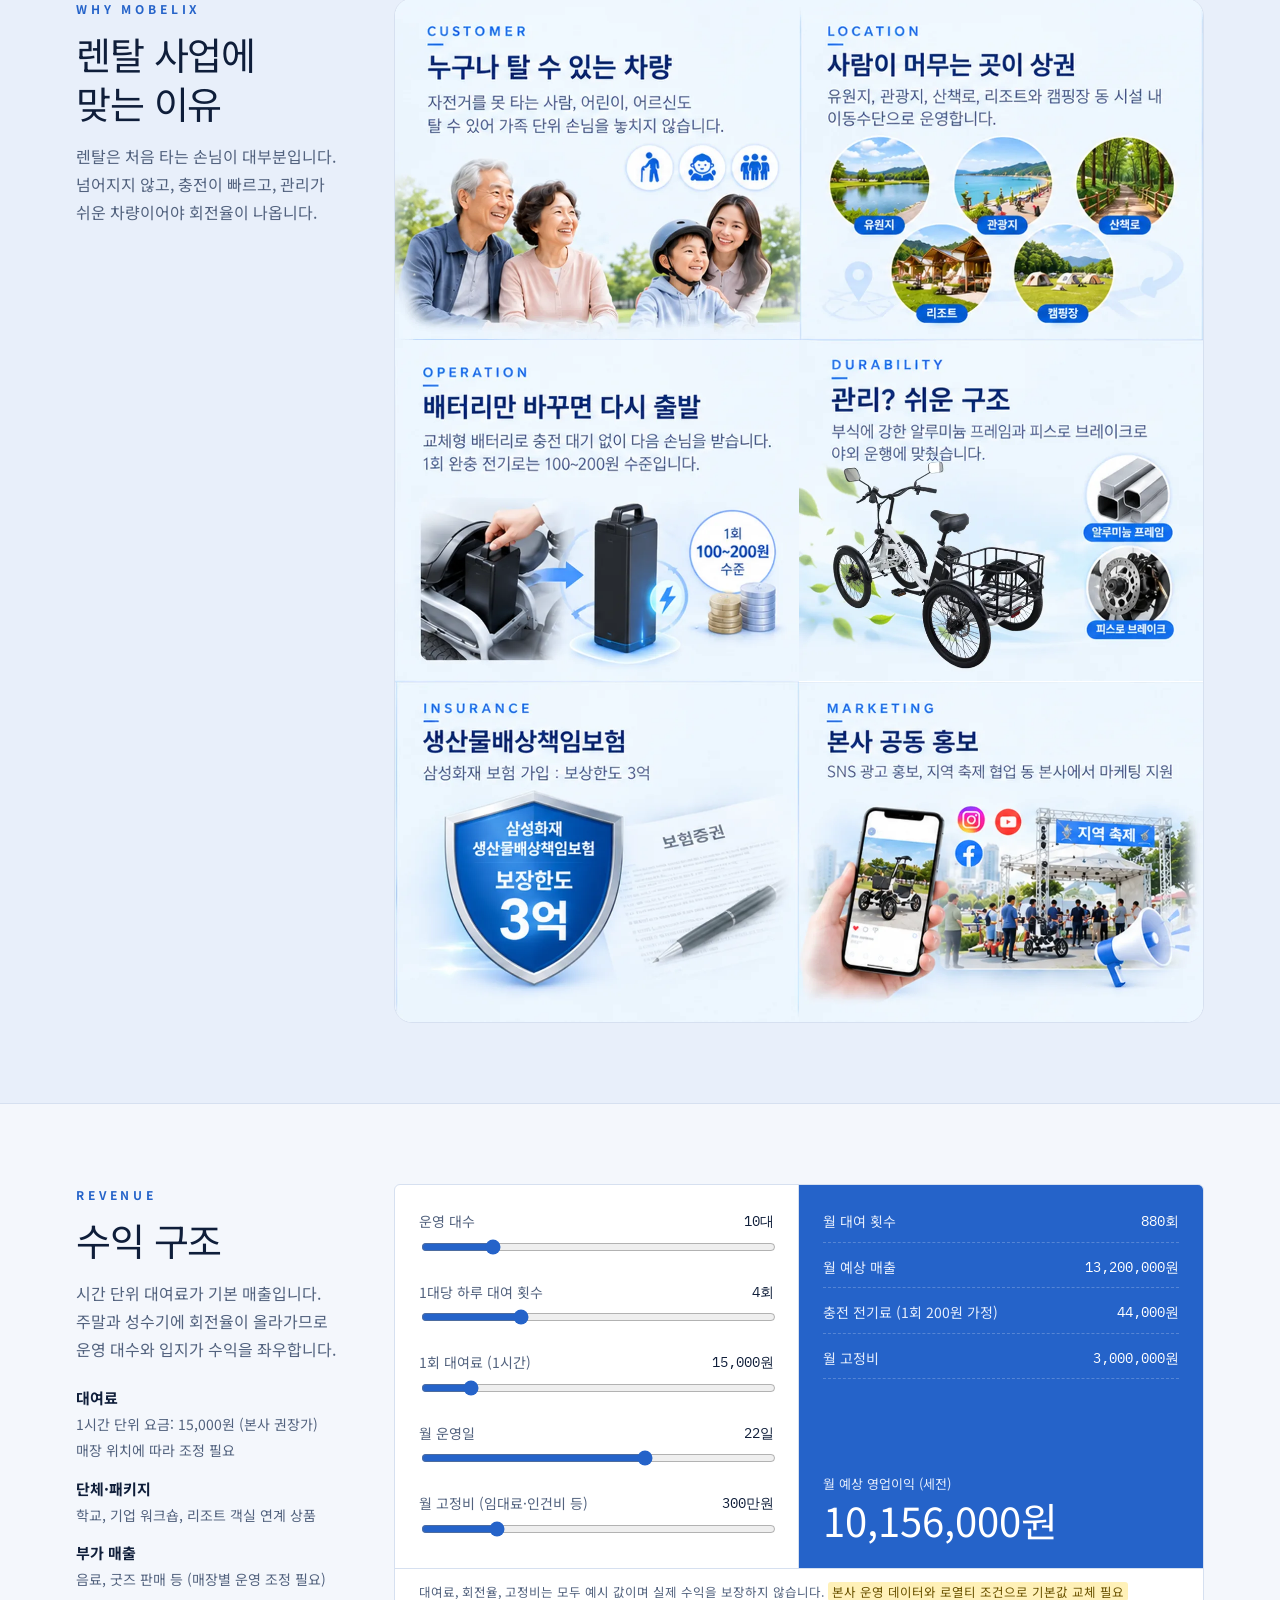
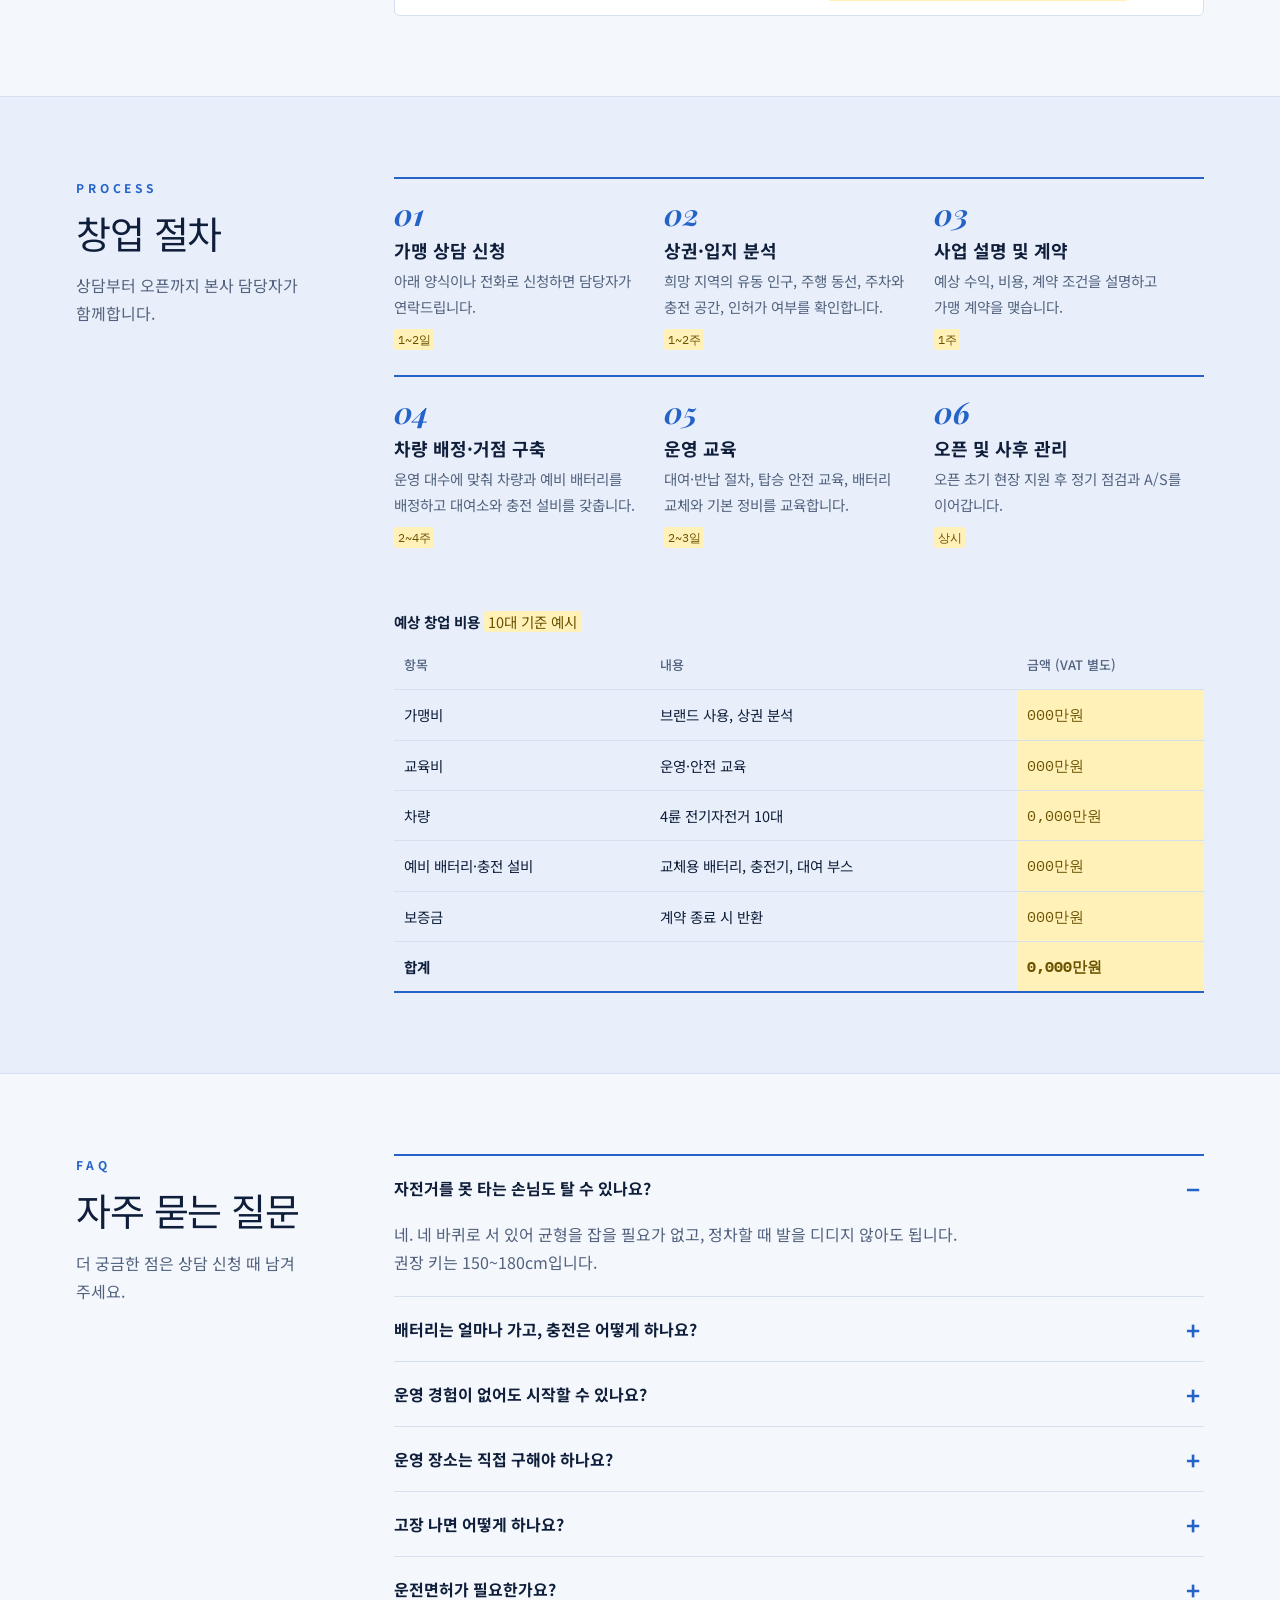
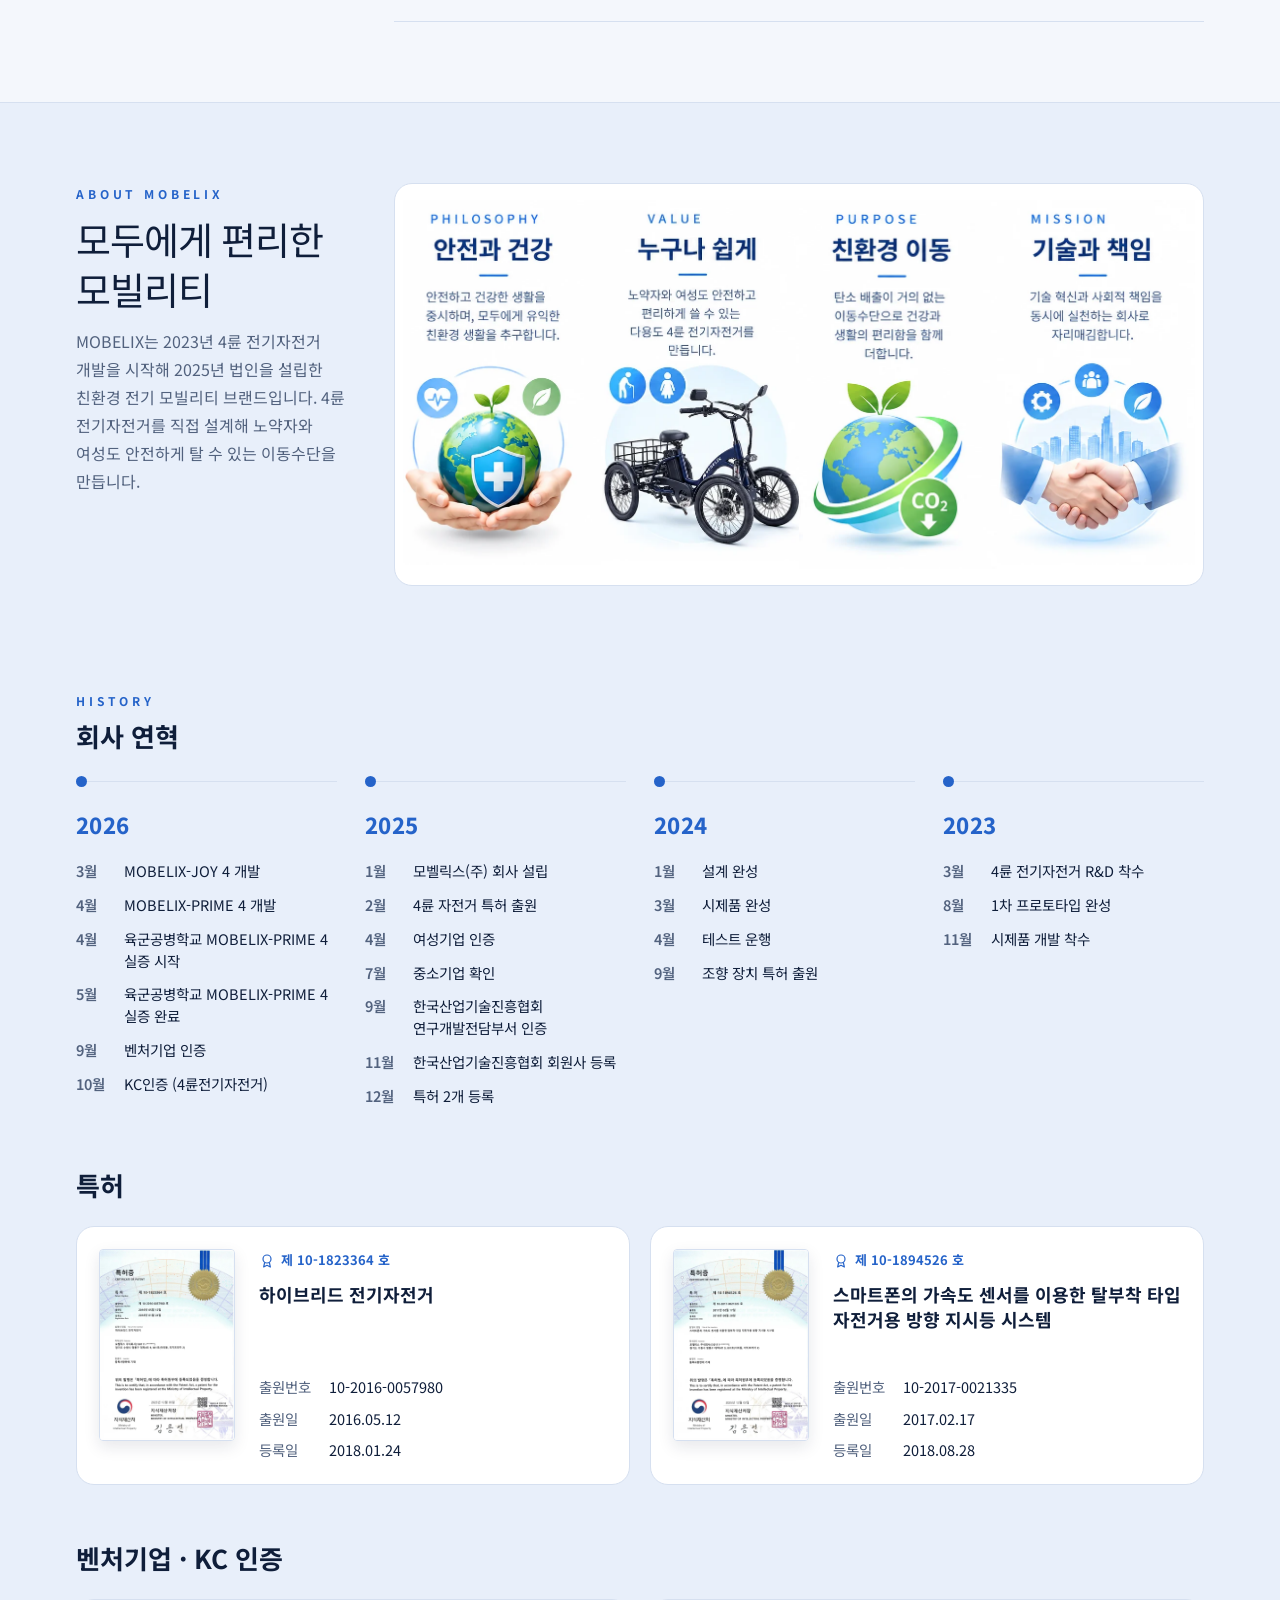
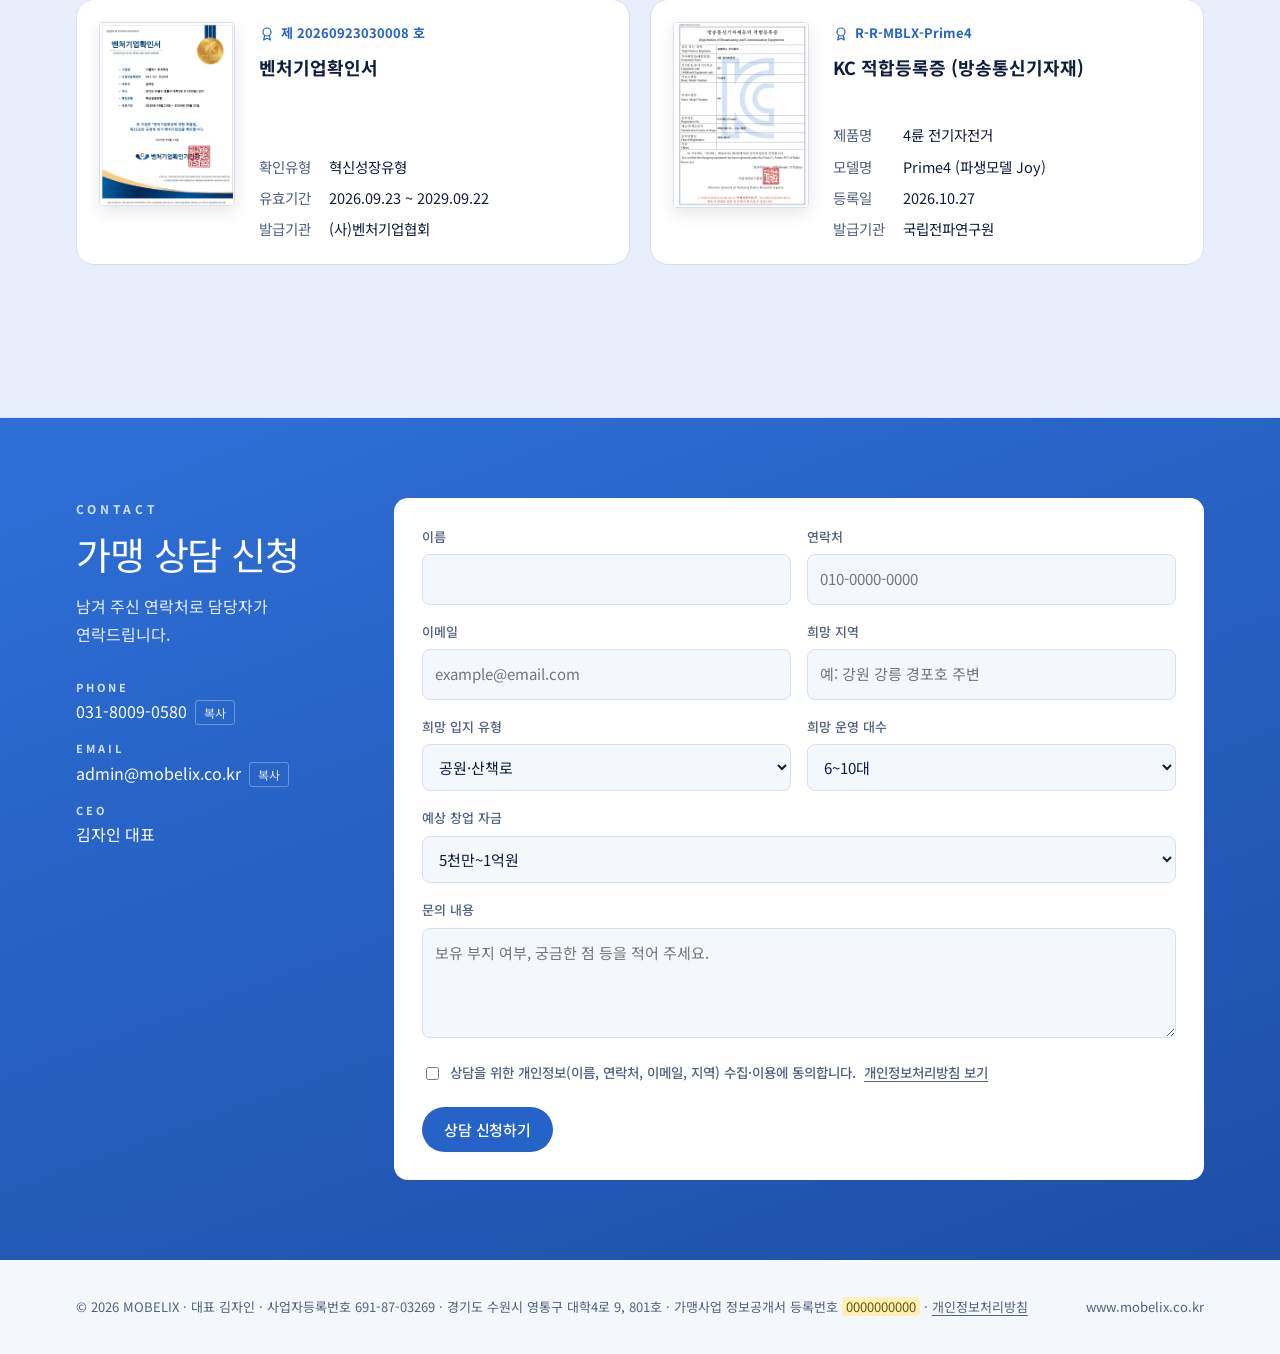
==== commit 211d168d: "VALUE 이미지 교체 Co-Authored-By: Claude Opus 5.5 <noreply@anthropic.com> Claude-Session: https://claude." ====
--- a/index.html
+++ b/index.html
@@ -518,7 +518,7 @@
     <div>
       <div class="values-img">
         <img src="img/value-philosophy.webp" alt="PHILOSOPHY 안전과 건강: 안전하고 건강한 생활을 중시하며, 모두에게 유익한 친환경 생활을 추구합니다." width="402" height="741" loading="lazy">
-        <img src="img/value-value.webp" alt="VALUE 누구나 쉽게: 노약자와 여성도 안전하고 편리하게 쓸 수 있는 다용도 4륜 전기자전거를 만듭니다." width="402" height="741" loading="lazy">
+        <img src="img/value-value.webp?v=2" alt="VALUE 누구나 쉽게: 노약자와 여성도 안전하고 편리하게 쓸 수 있는 다용도 4륜 전기자전거를 만듭니다." width="402" height="741" loading="lazy">
         <img src="img/value-purpose.webp" alt="PURPOSE 친환경 이동: 탄소 배출이 거의 없는 이동수단으로 건강과 생활의 편리함을 함께 더합니다." width="402" height="741" loading="lazy">
         <img src="img/value-mission.webp" alt="MISSION 기술과 책임: 기술 혁신과 사회적 책임을 동시에 실현하는 회사로 자리매김합니다." width="402" height="741" loading="lazy">
       </div>
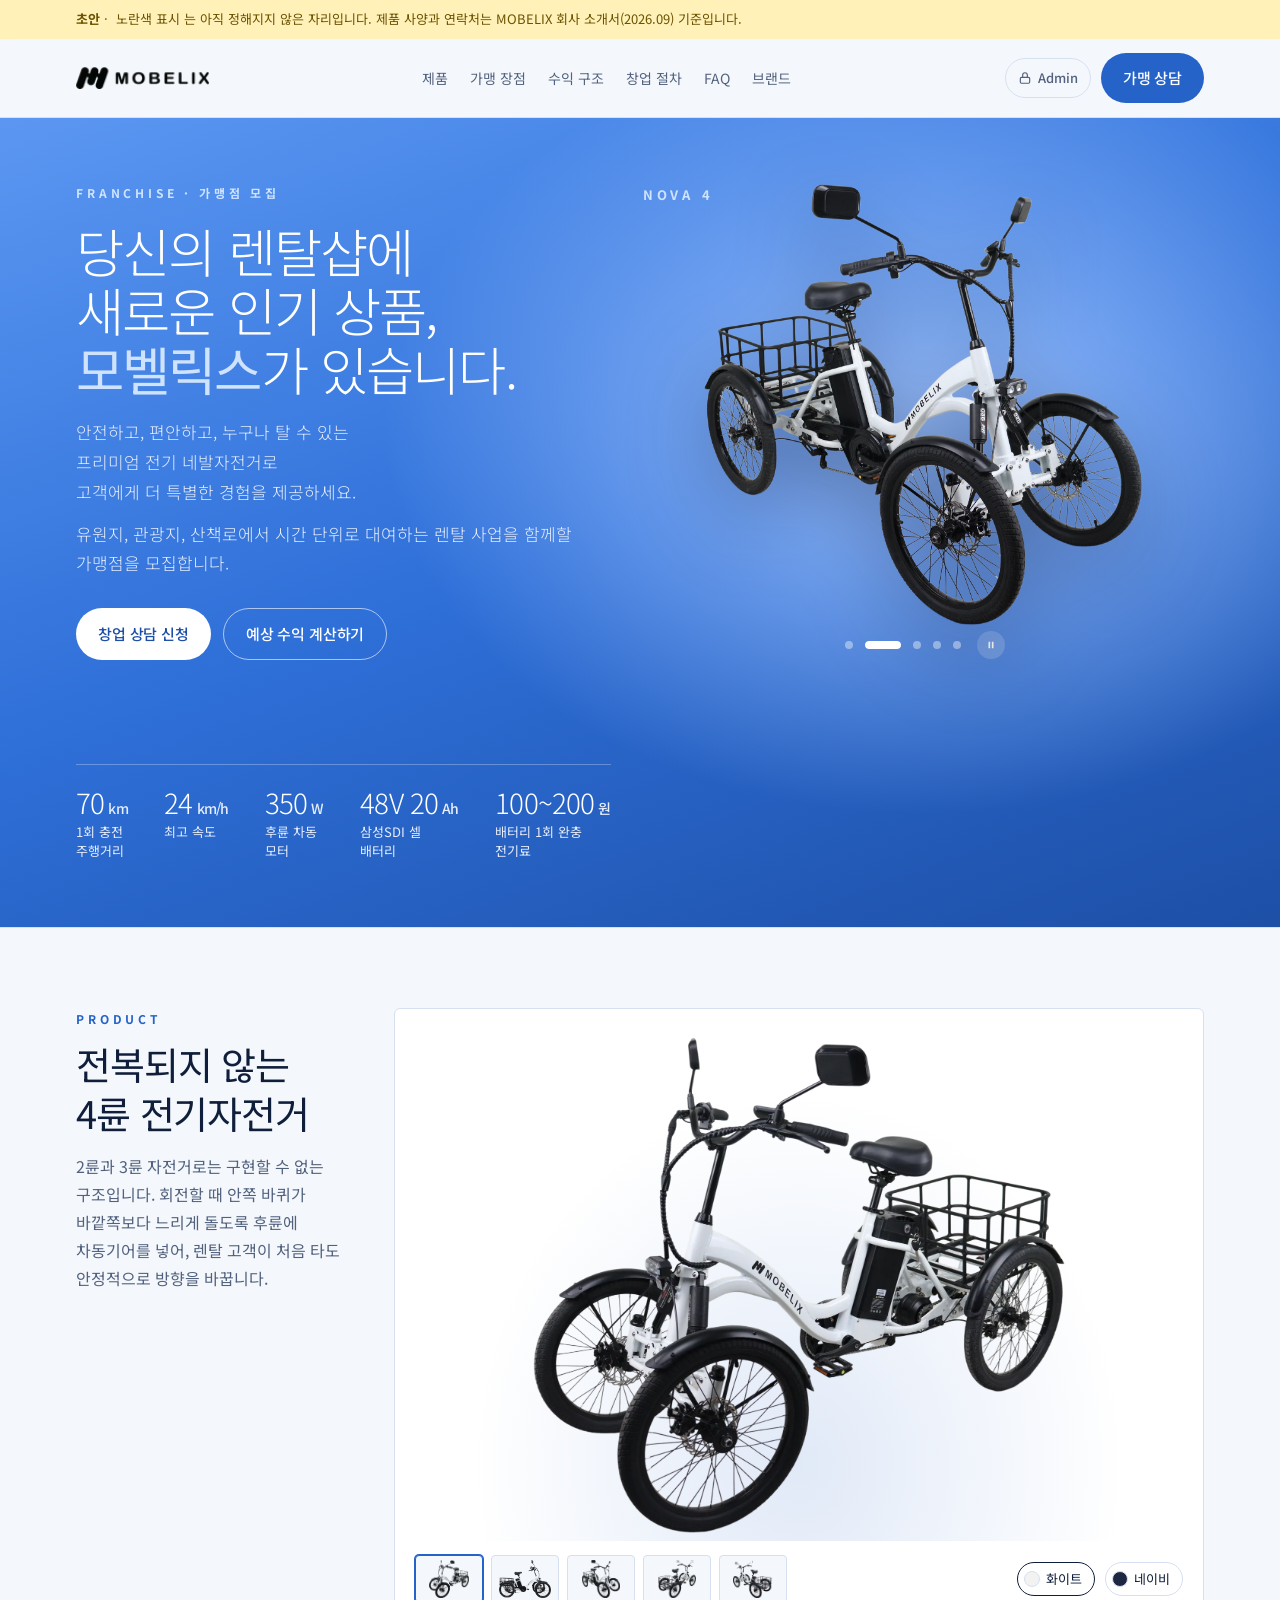
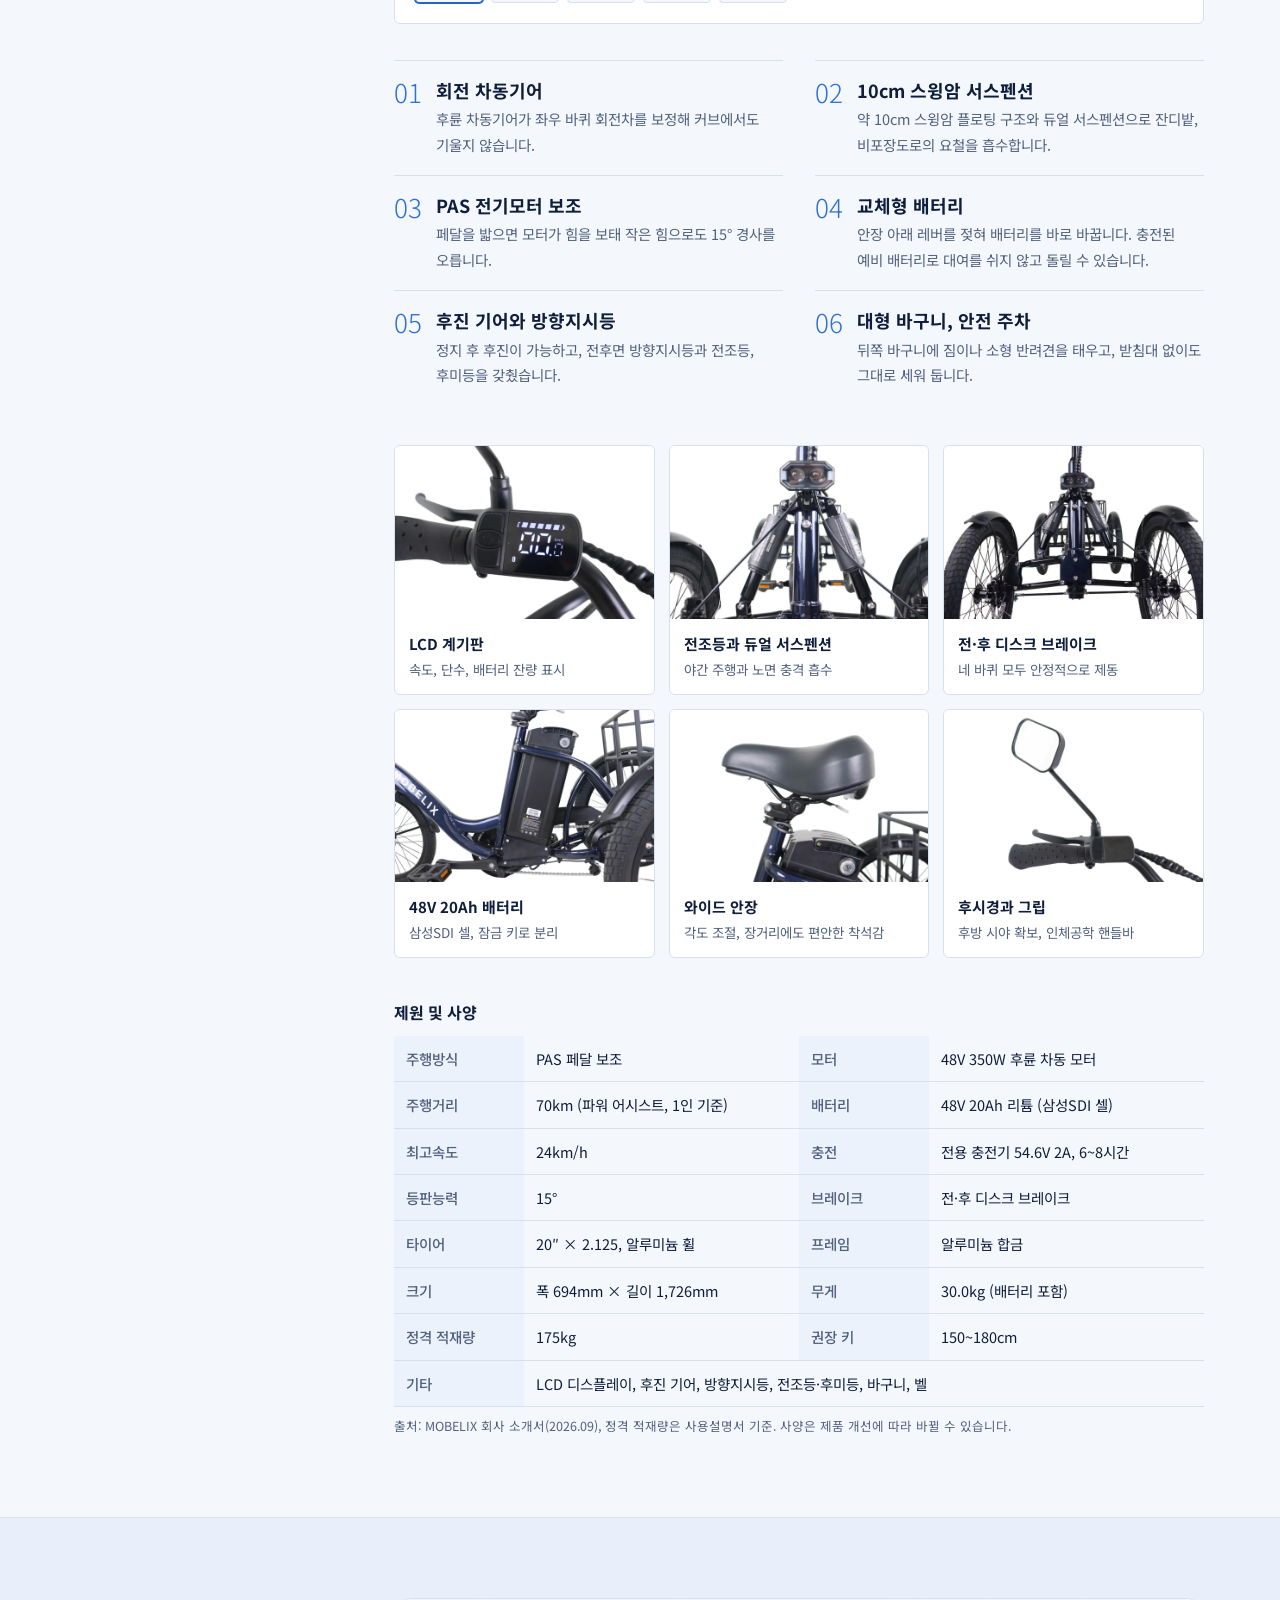
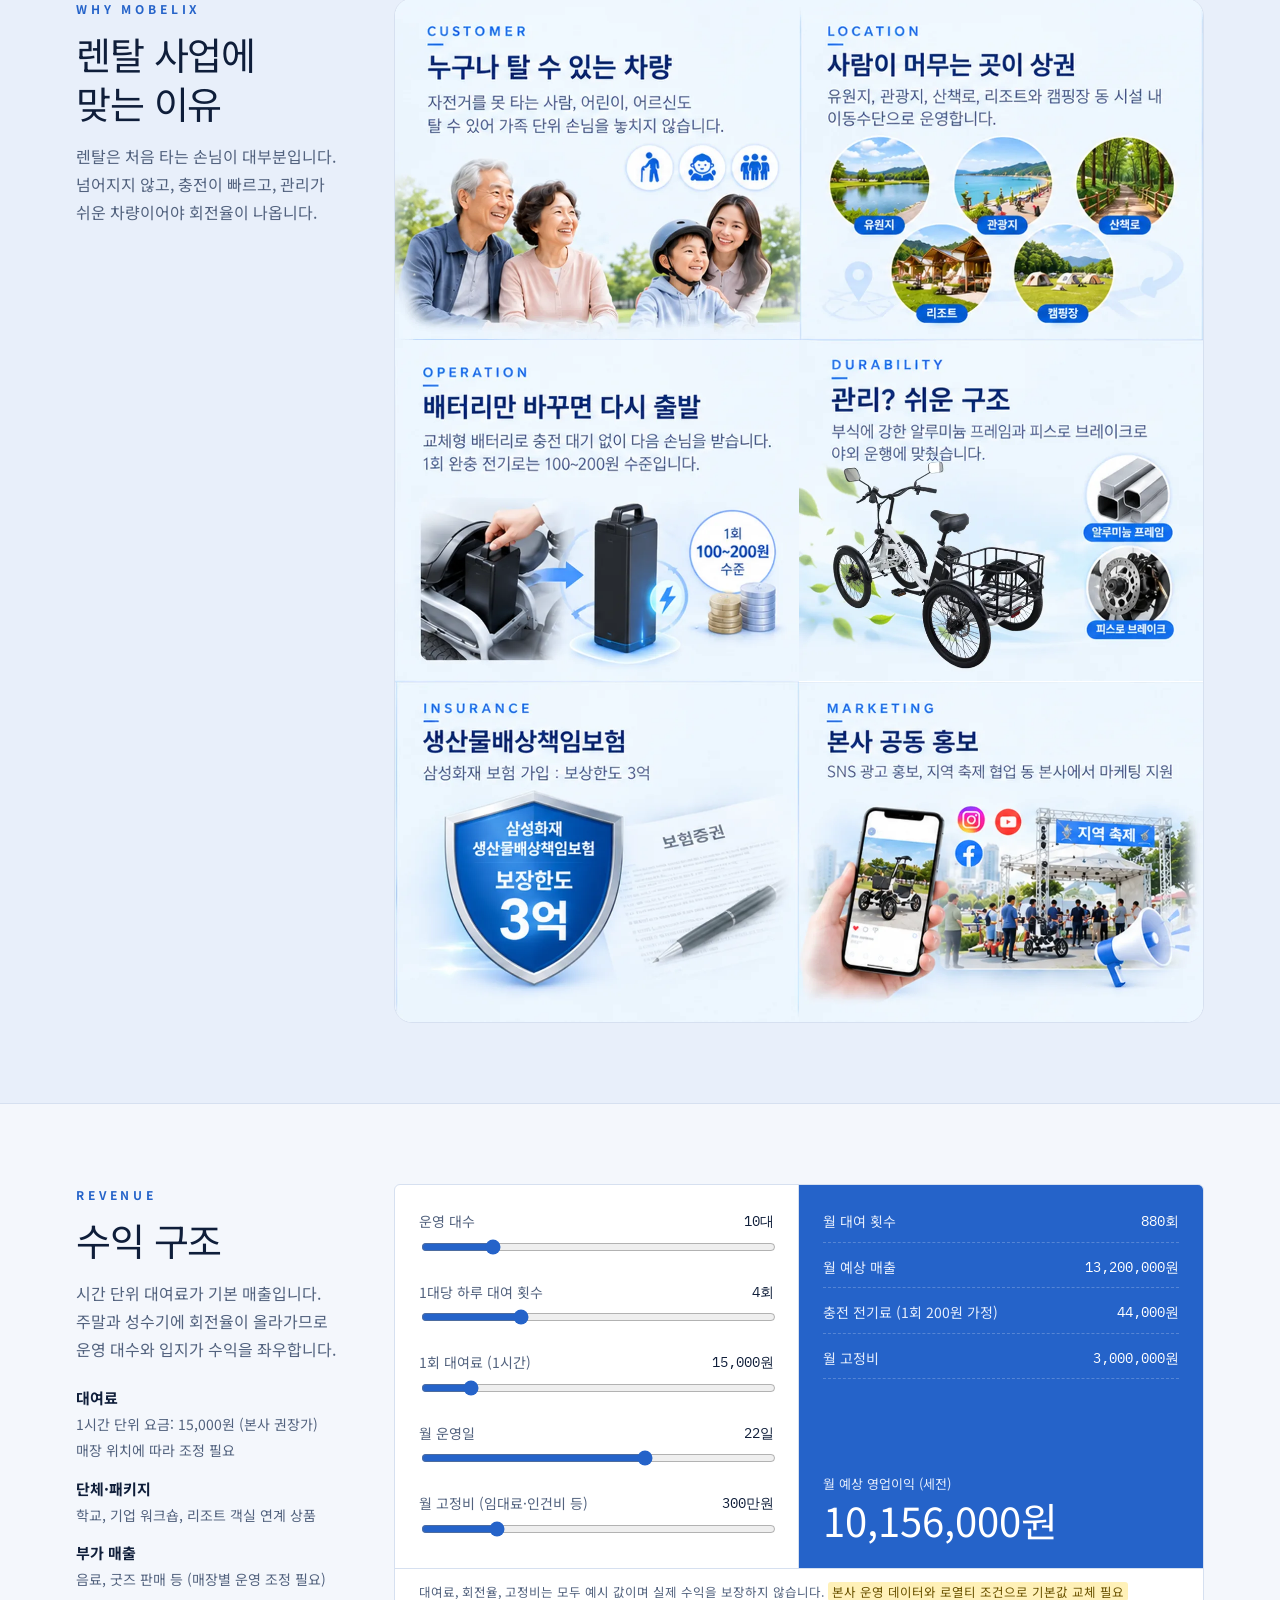
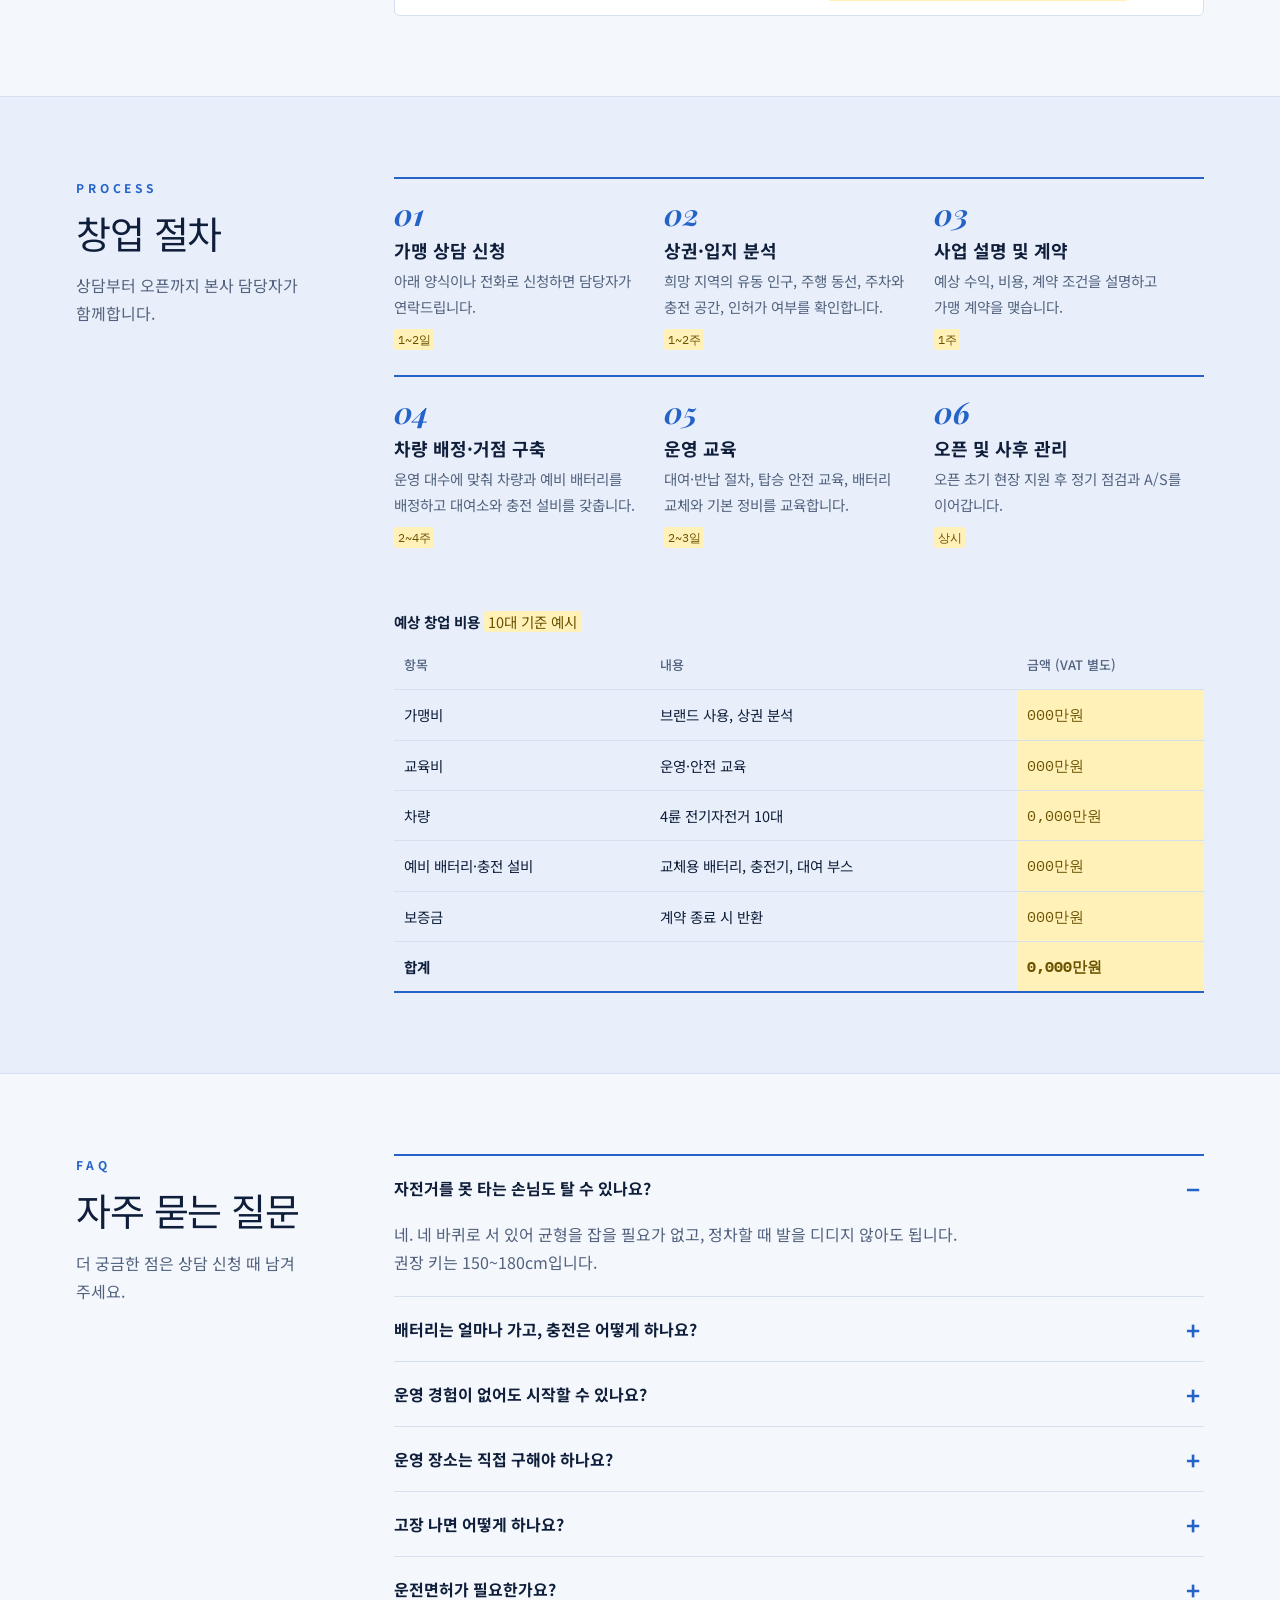
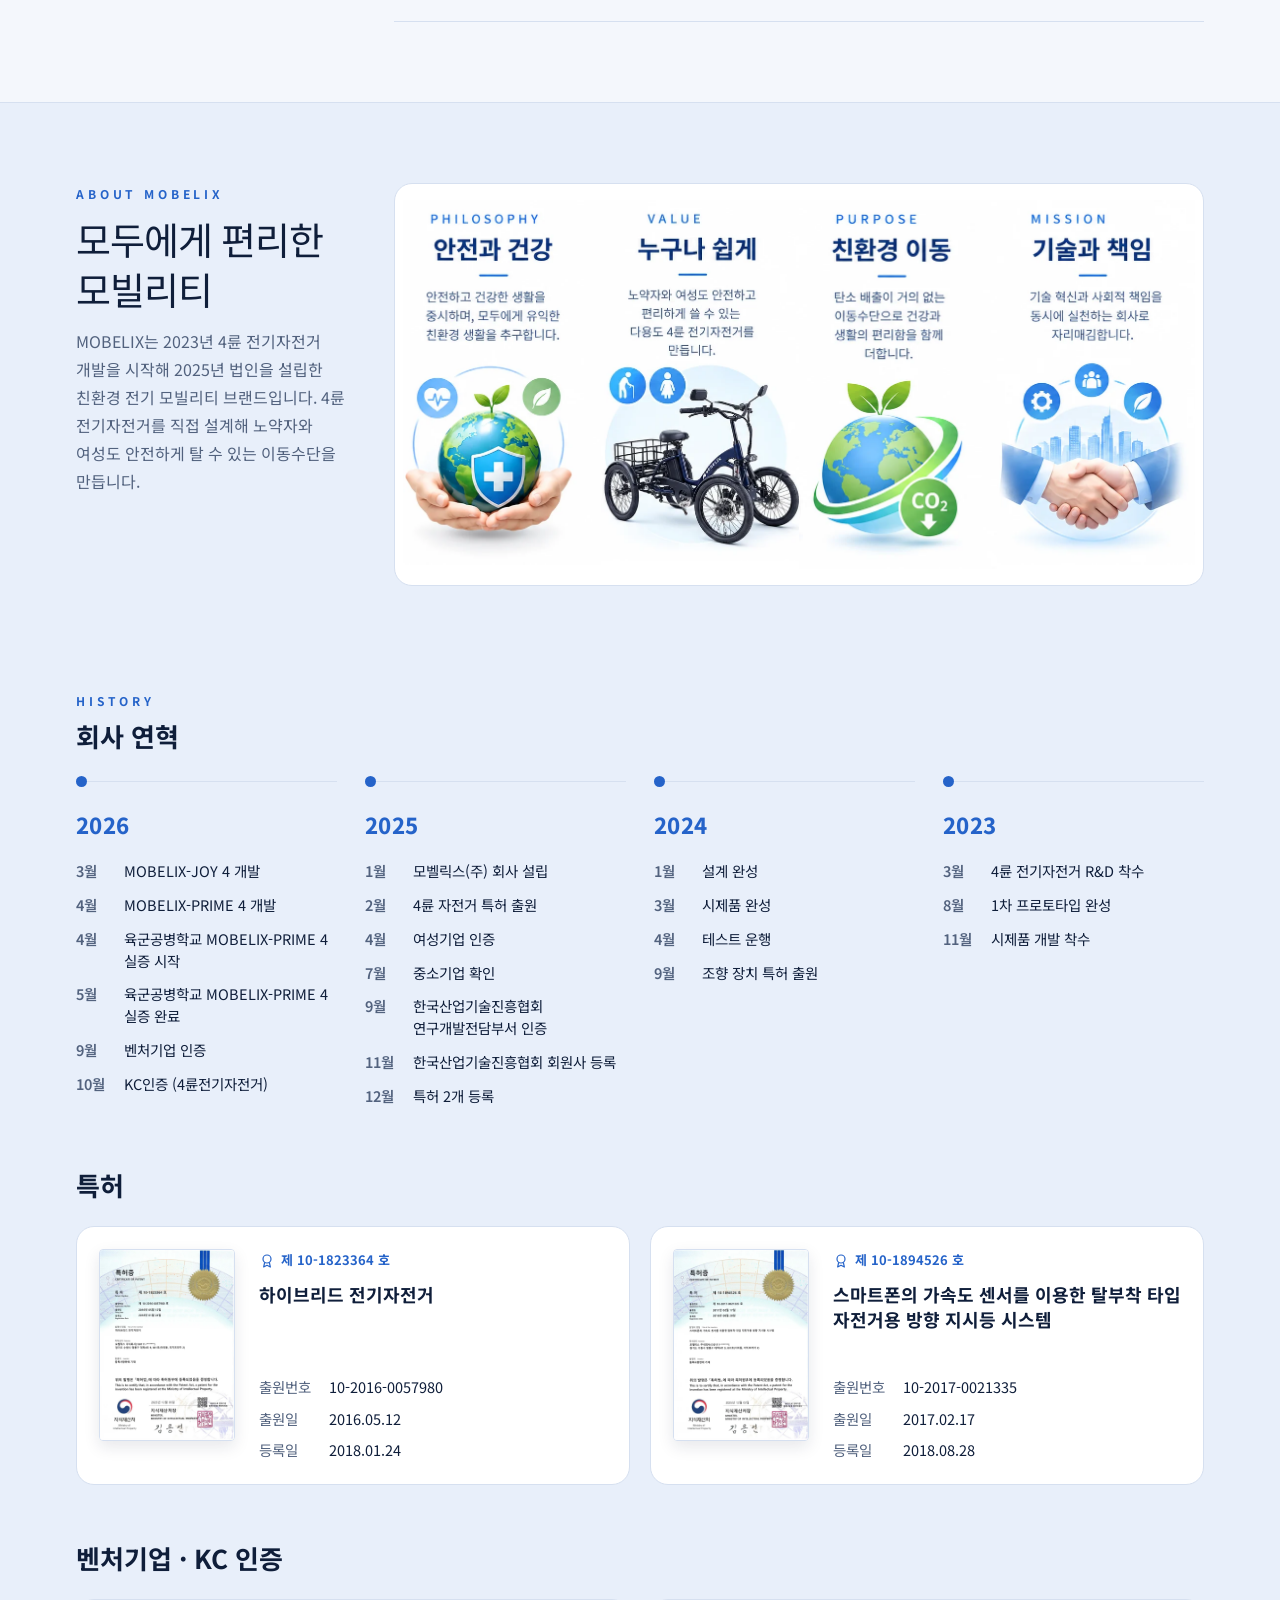
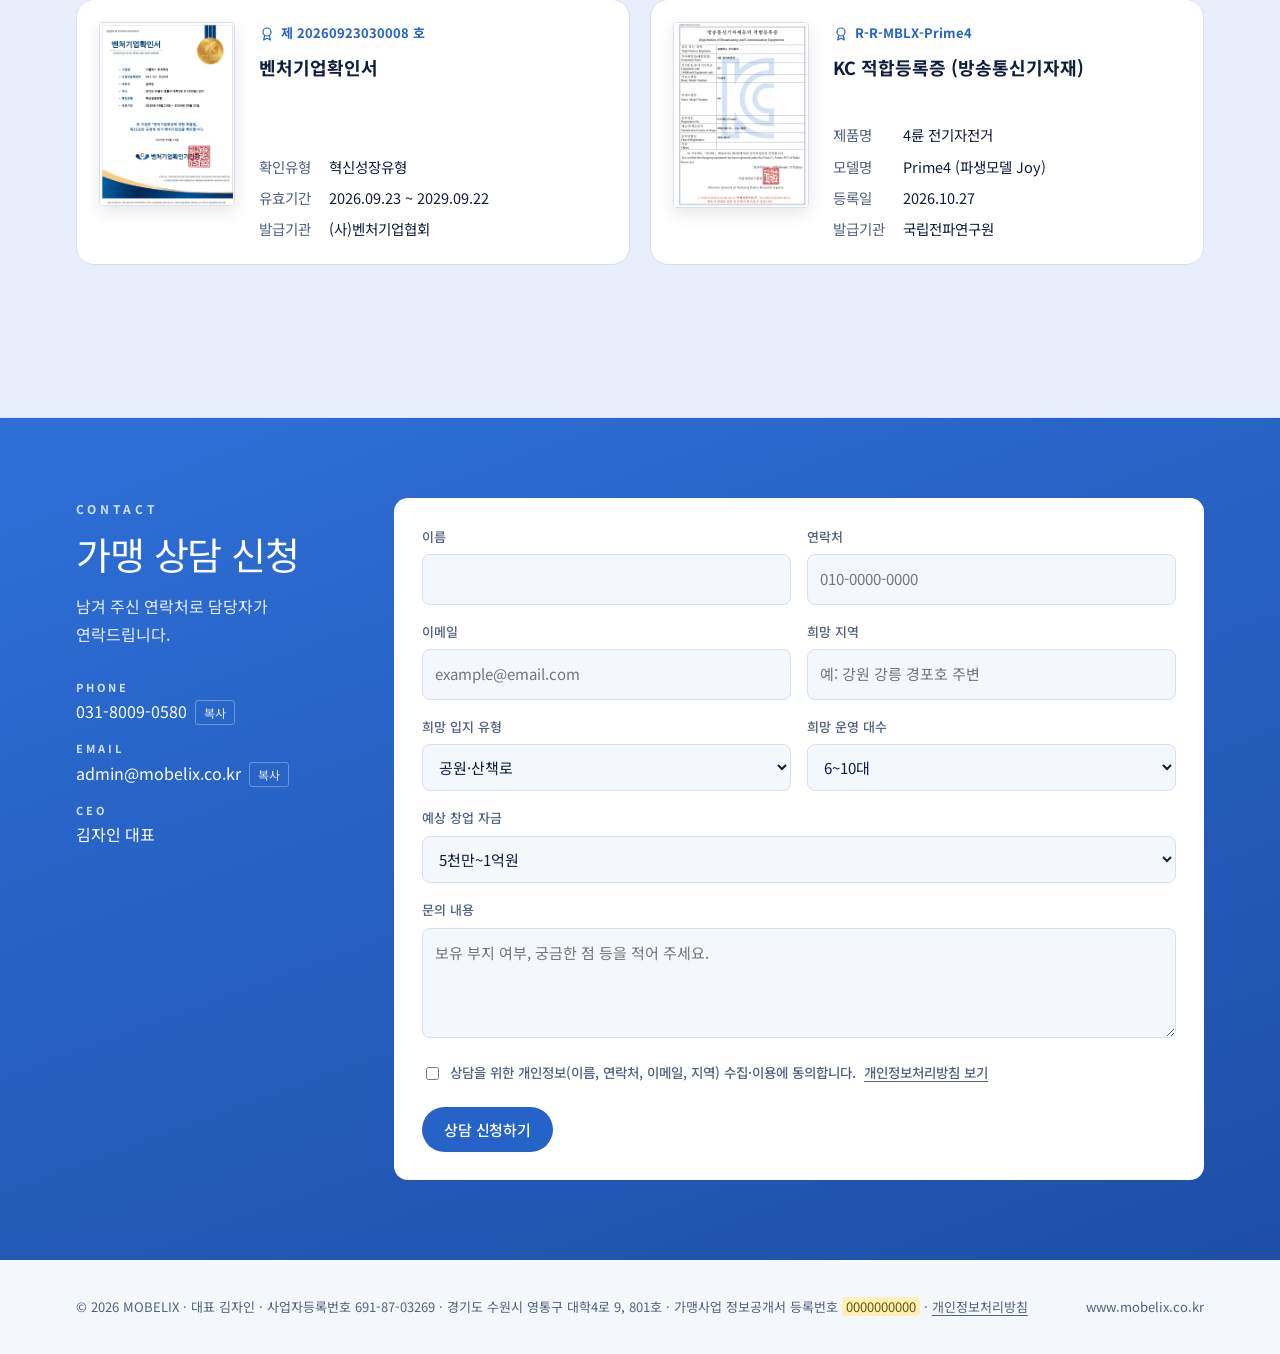
==== commit 170f2140: "VALUE 이미지 크기 속성 맞춤 Co-Authored-By: Claude Opus 5.5 <noreply@anthropic.com> Claude-Session: https://c" ====
--- a/index.html
+++ b/index.html
@@ -518,7 +518,7 @@
     <div>
       <div class="values-img">
         <img src="img/value-philosophy.webp" alt="PHILOSOPHY 안전과 건강: 안전하고 건강한 생활을 중시하며, 모두에게 유익한 친환경 생활을 추구합니다." width="402" height="741" loading="lazy">
-        <img src="img/value-value.webp?v=2" alt="VALUE 누구나 쉽게: 노약자와 여성도 안전하고 편리하게 쓸 수 있는 다용도 4륜 전기자전거를 만듭니다." width="402" height="741" loading="lazy">
+        <img src="img/value-value.webp?v=2" alt="VALUE 누구나 쉽게: 노약자와 여성도 안전하고 편리하게 쓸 수 있는 다용도 4륜 전기자전거를 만듭니다." width="407" height="741" loading="lazy">
         <img src="img/value-purpose.webp" alt="PURPOSE 친환경 이동: 탄소 배출이 거의 없는 이동수단으로 건강과 생활의 편리함을 함께 더합니다." width="402" height="741" loading="lazy">
         <img src="img/value-mission.webp" alt="MISSION 기술과 책임: 기술 혁신과 사회적 책임을 동시에 실현하는 회사로 자리매김합니다." width="402" height="741" loading="lazy">
       </div>
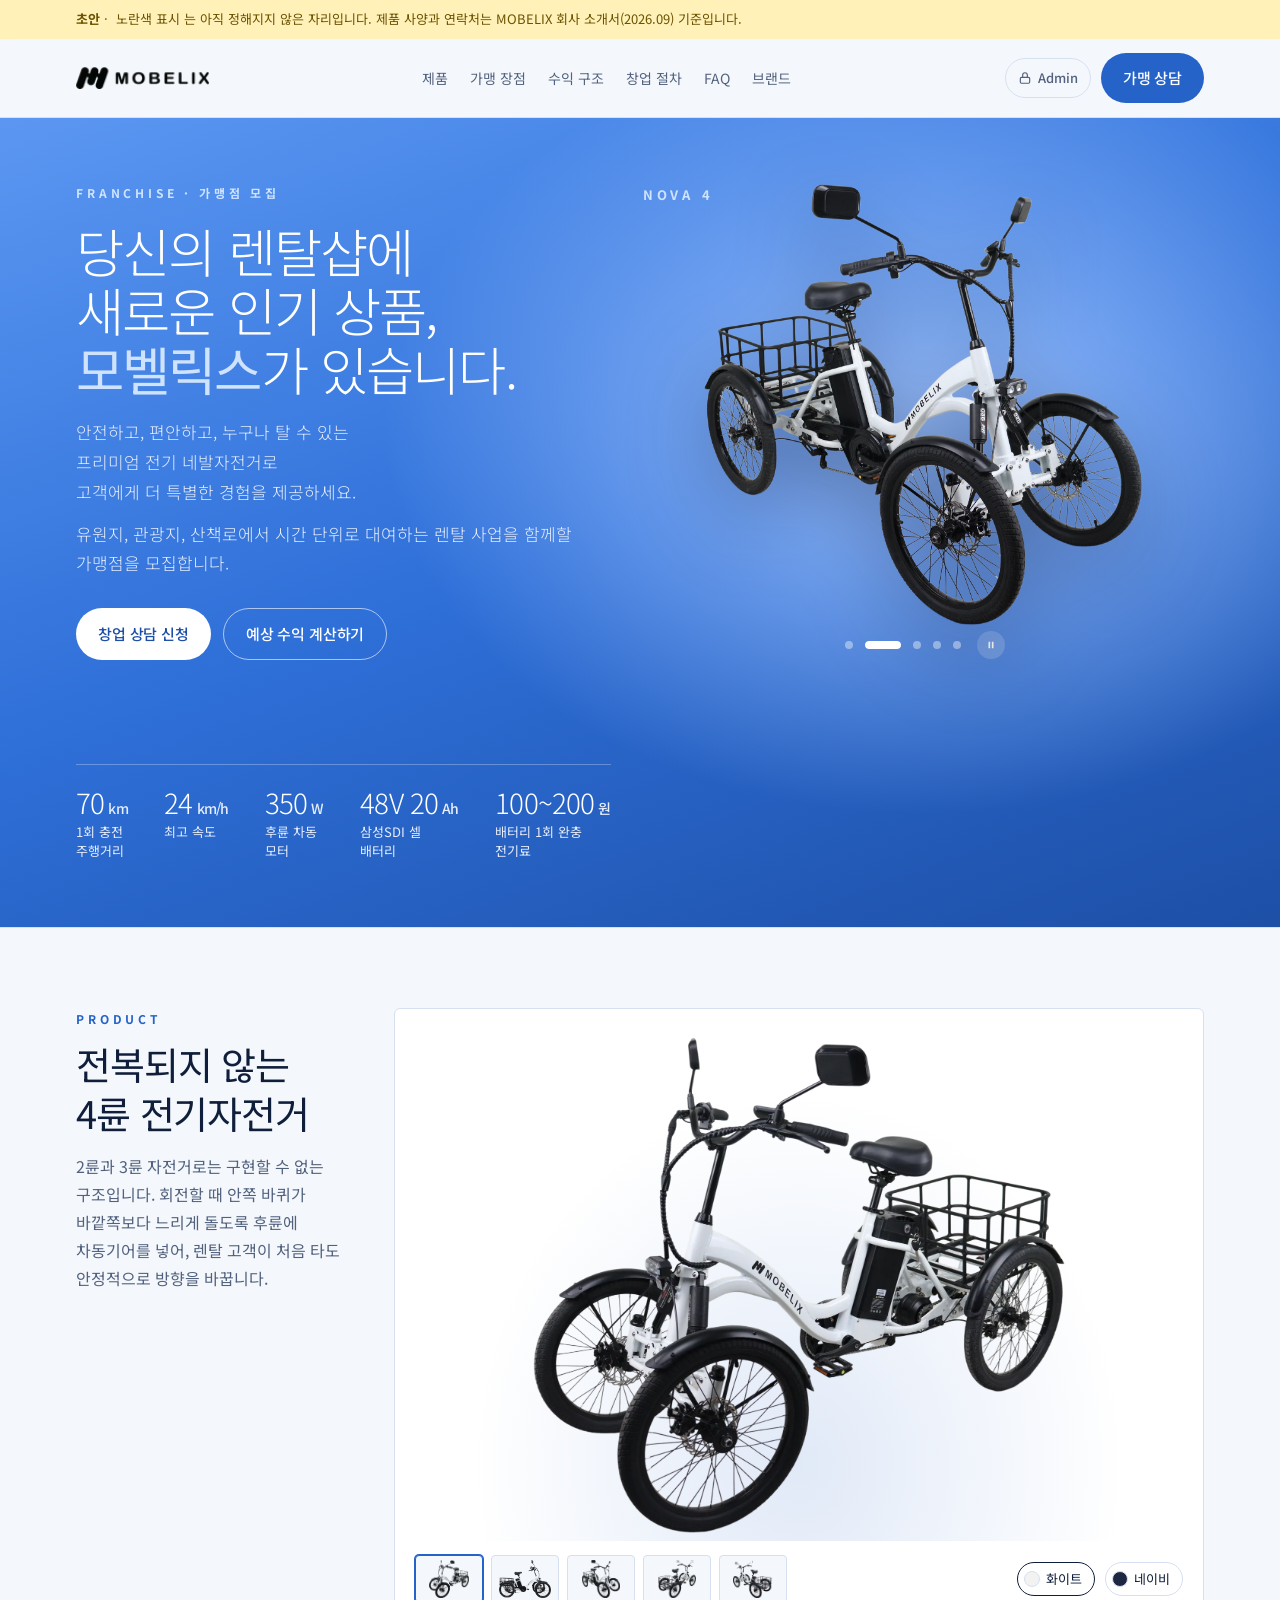
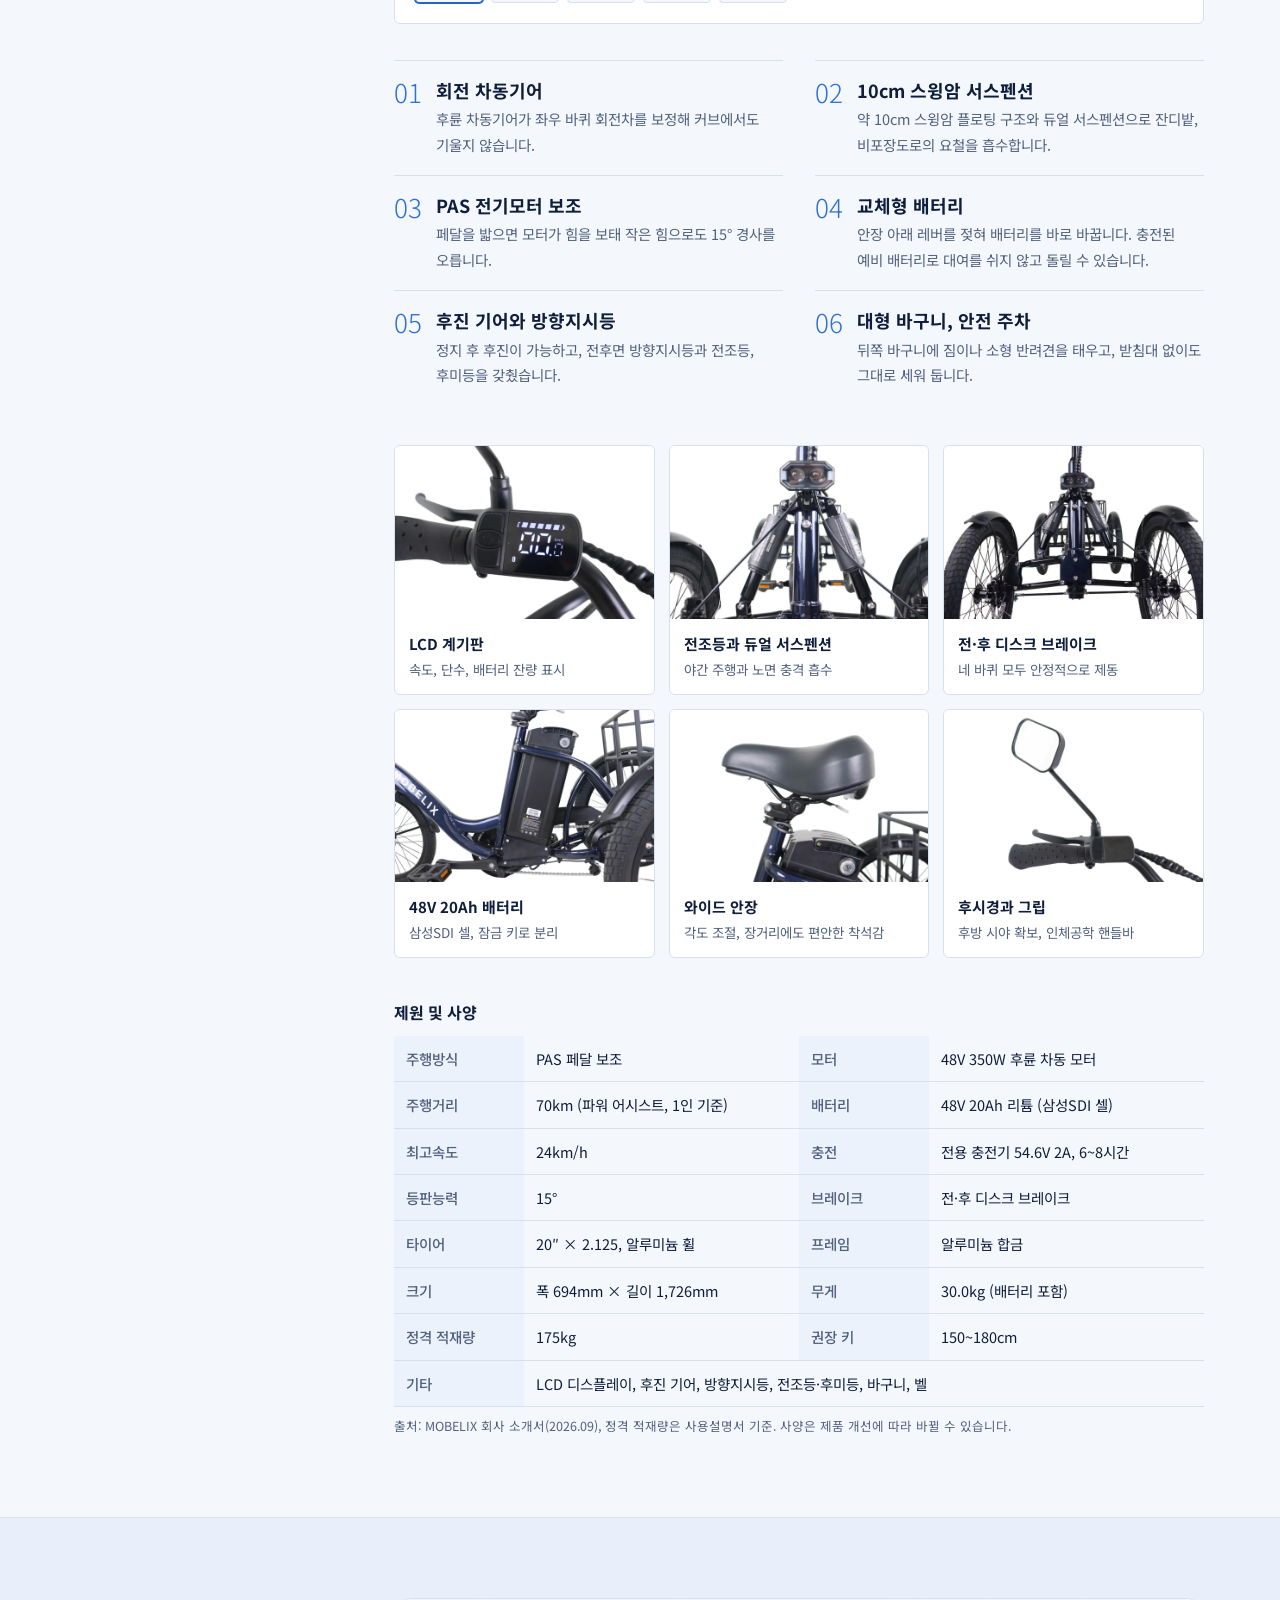
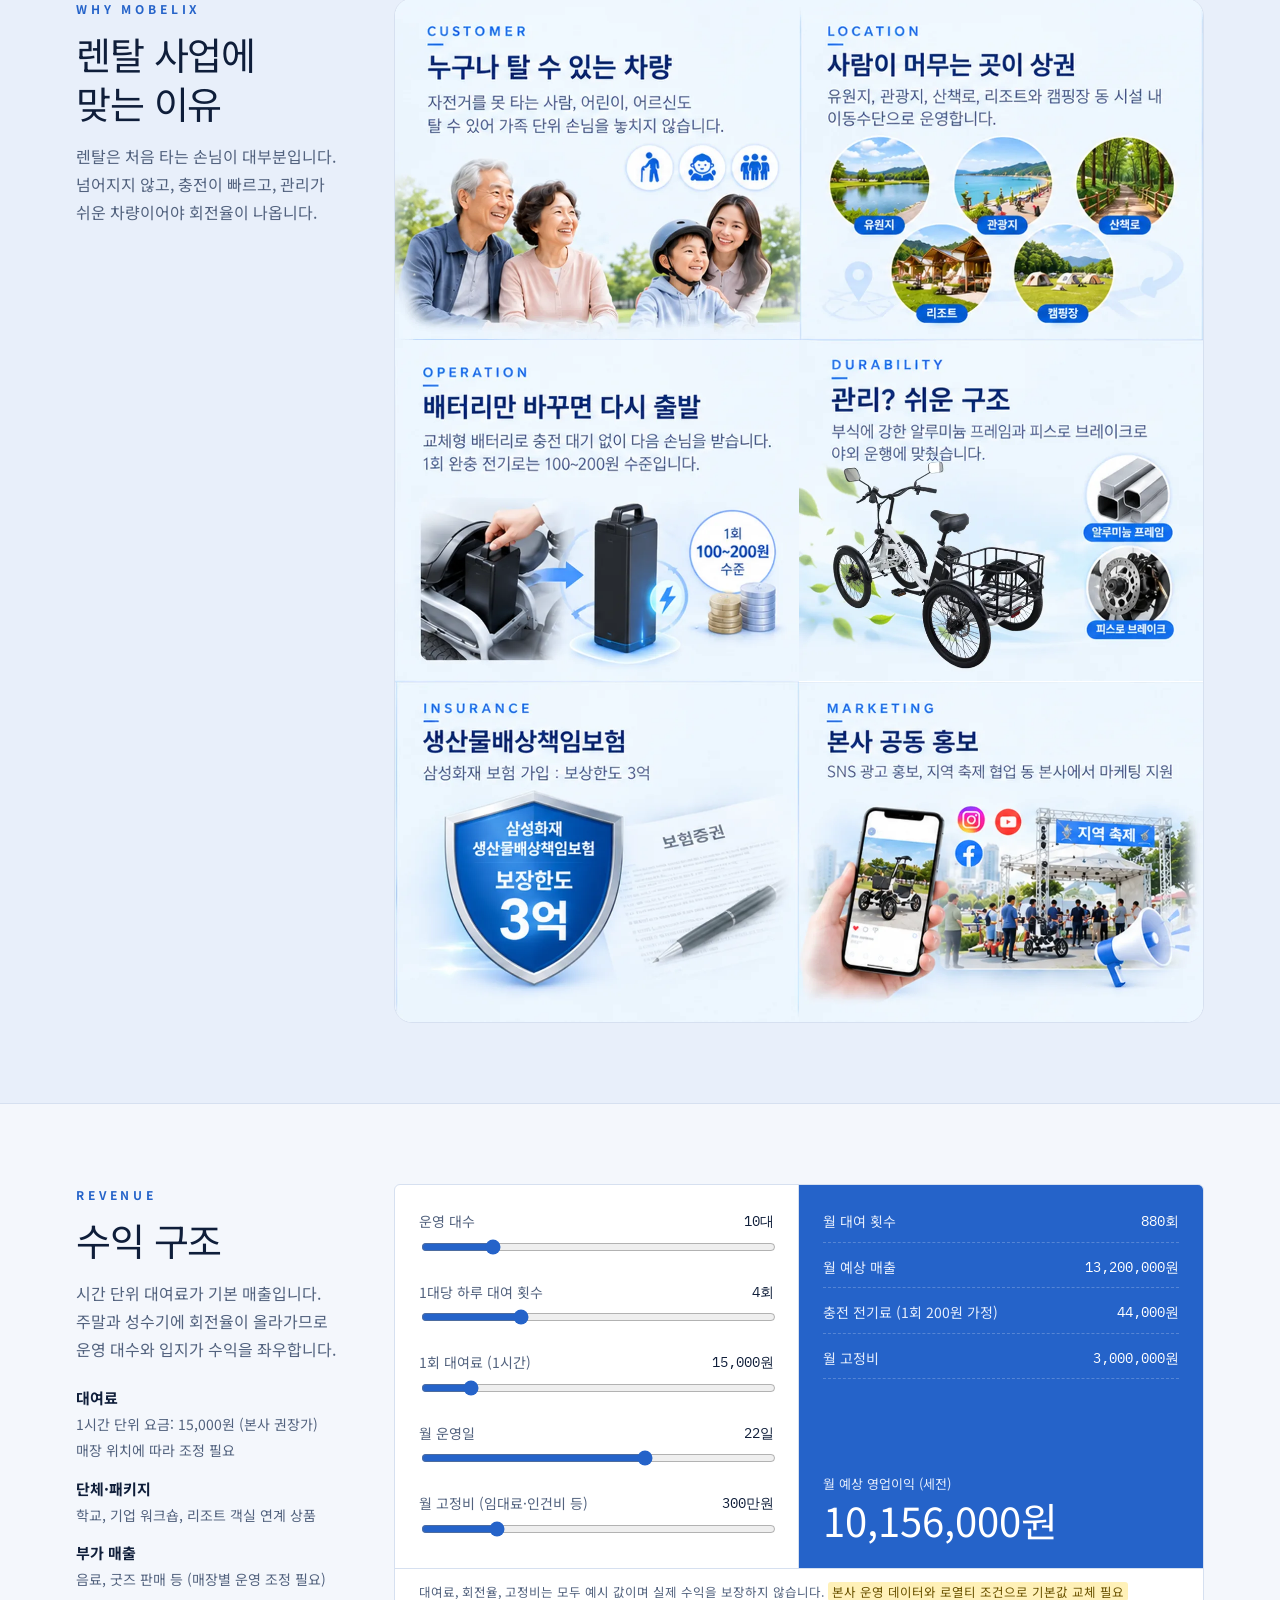
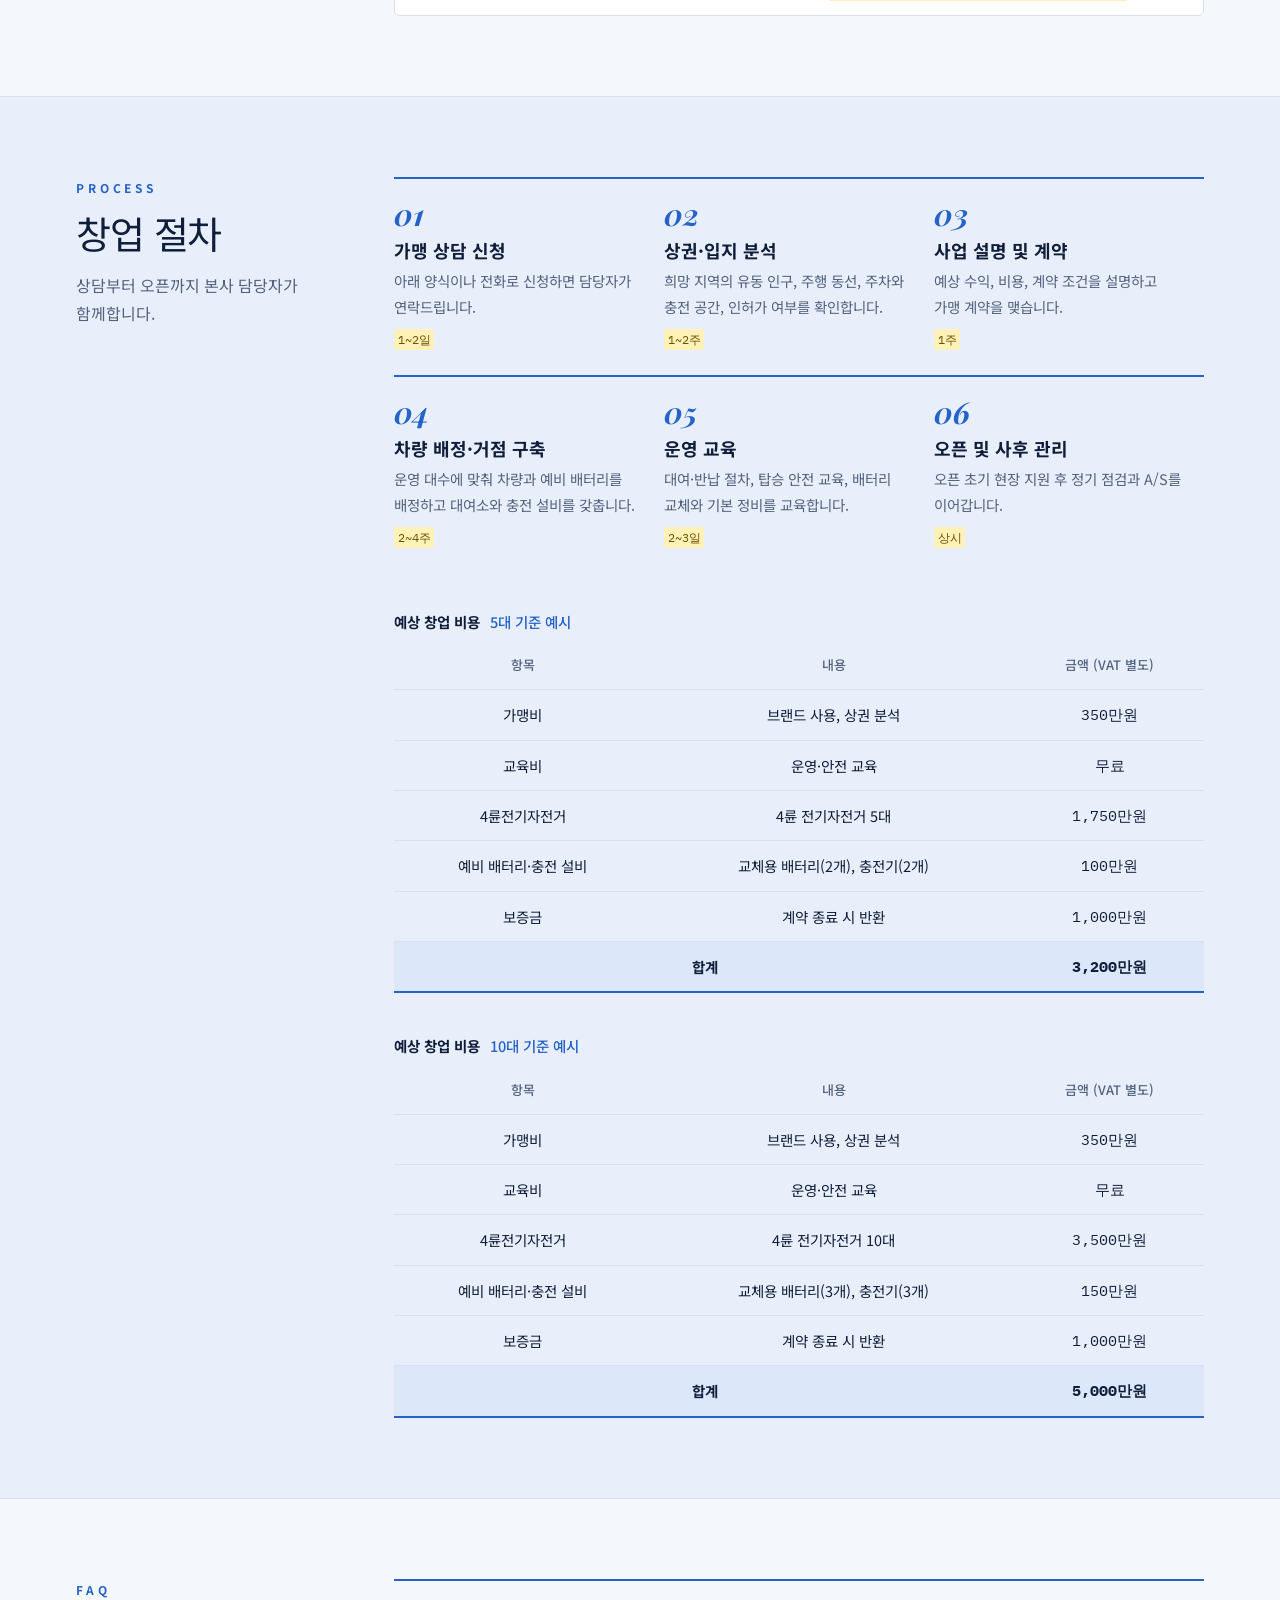
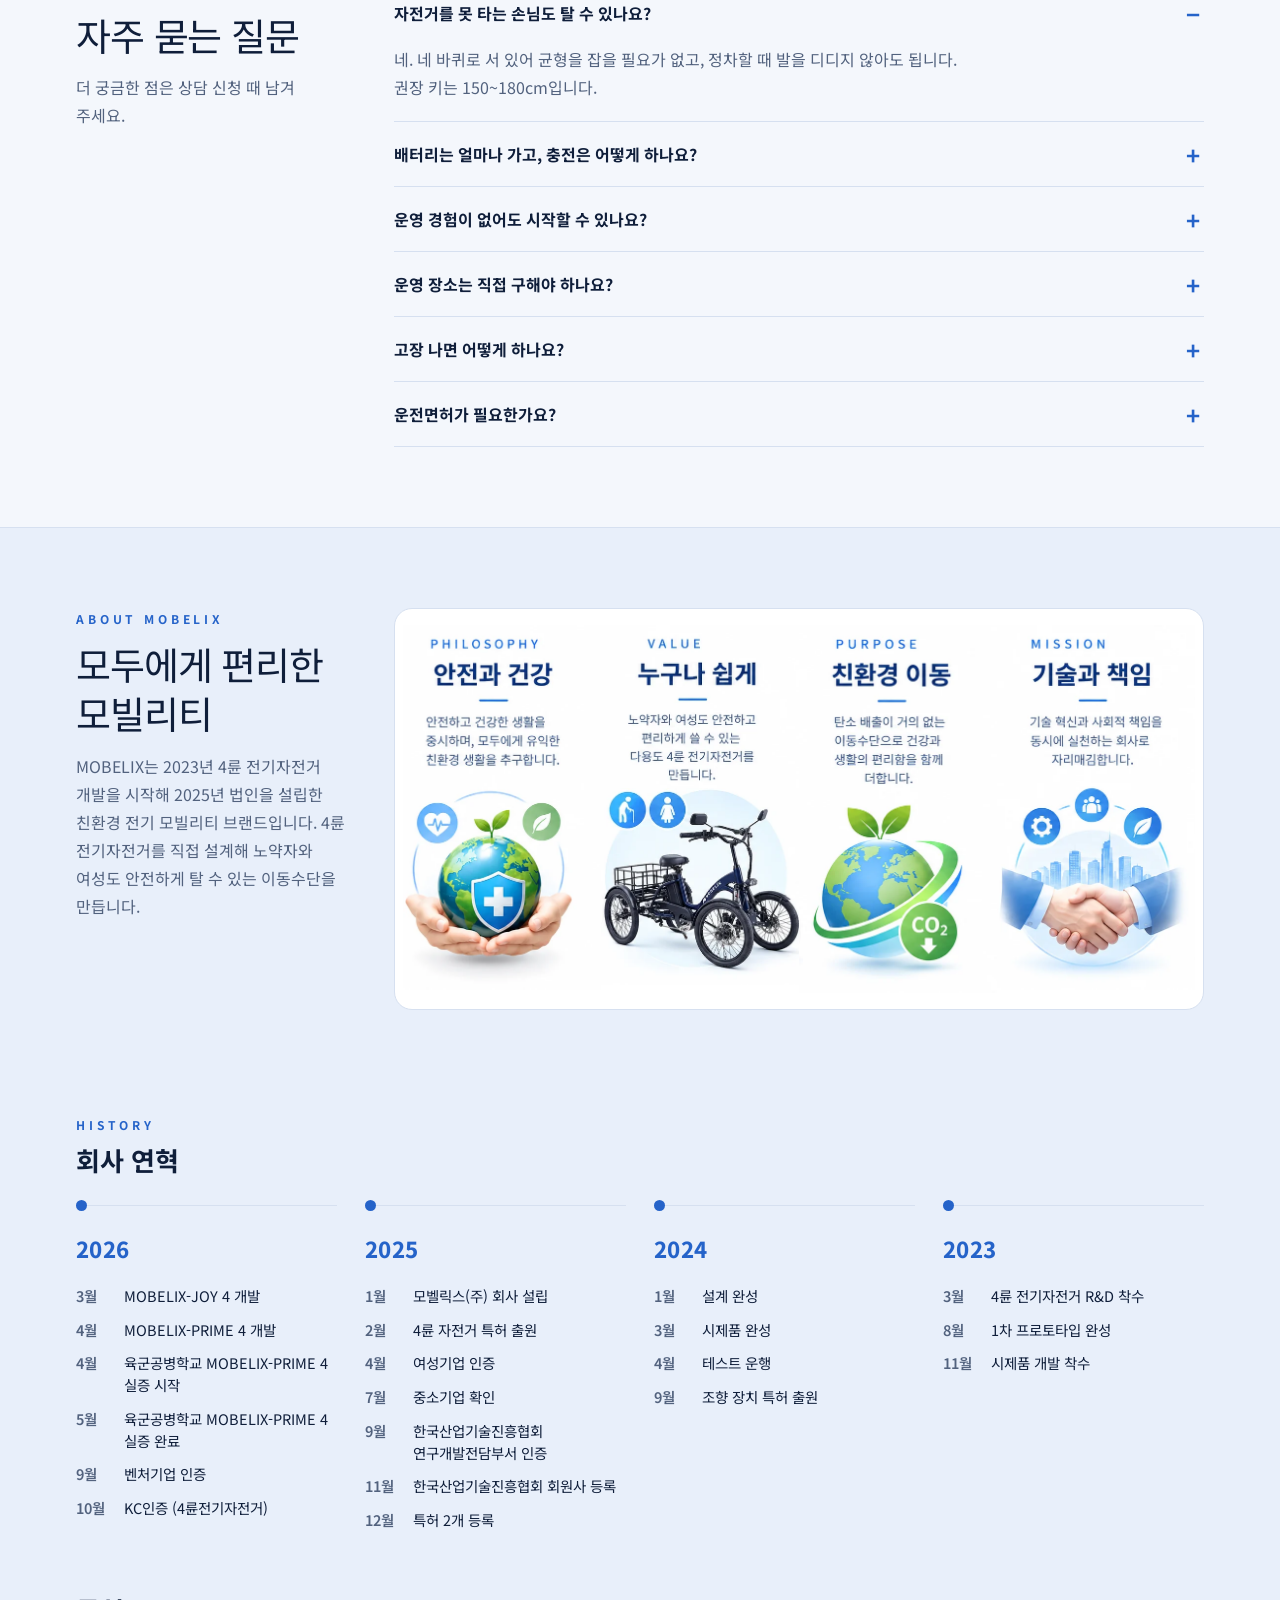
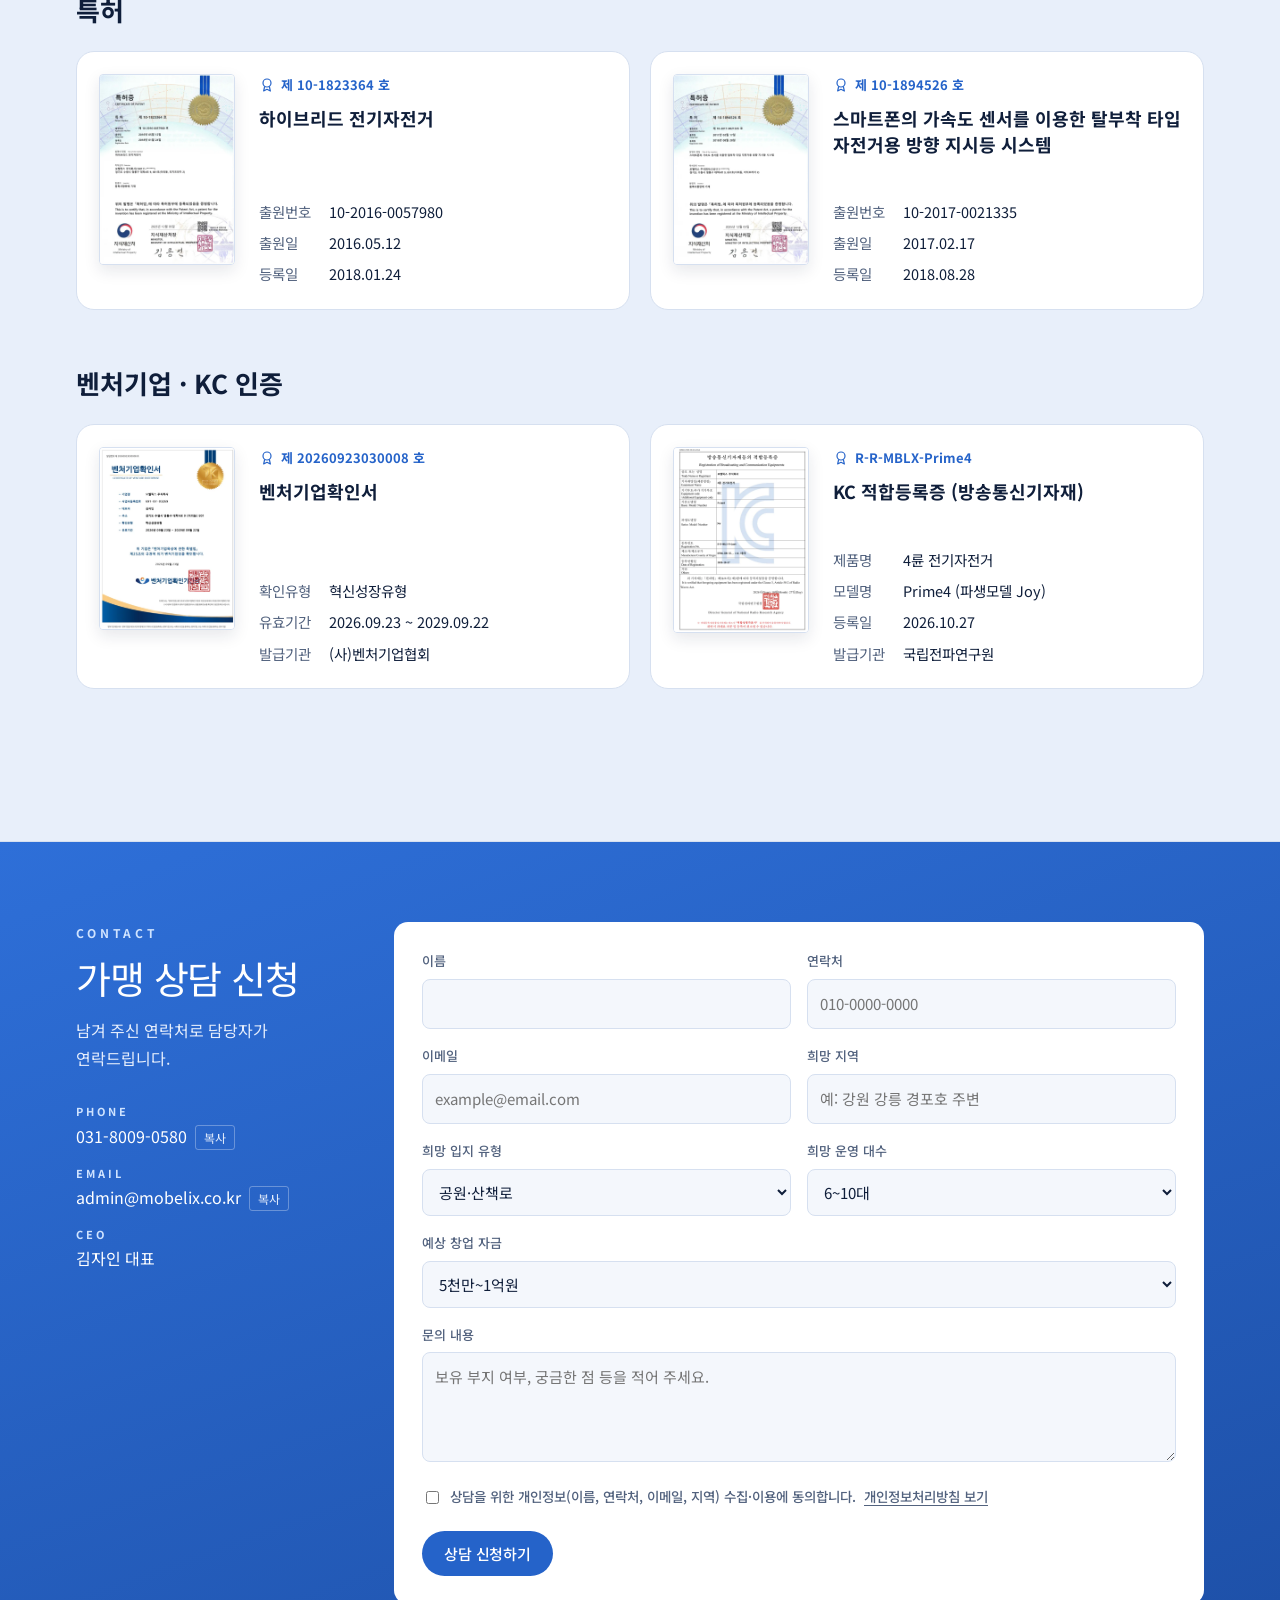
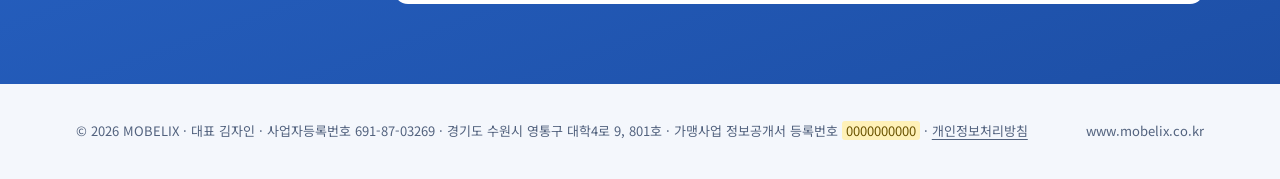
==== commit b5b7162e: "예상 창업 비용 5대·10대 기준 표로 교체 Co-Authored-By: Claude Opus 5.5 <noreply@anthropic.com> Claude-Session: htt" ====
--- a/index.html
+++ b/index.html
@@ -249,6 +249,11 @@
 .cost td.num{font-family:var(--f-mono);white-space:nowrap}
 .cost tfoot td{font-weight:700;border-bottom:2px solid var(--green)}
 .cost caption{text-align:left;font-weight:700;padding-bottom:8px}
+.cost table+table{margin-top:40px}
+.cost .cap-tag{color:var(--gold);font-weight:500;margin-left:6px}
+.cost th,.cost td{text-align:center}
+.cost tfoot td{background:var(--gold-soft)}
+@media (max-width:560px){.cost table{min-width:0;font-size:13px}.cost th,.cost td{padding:10px 4px}}
 
 /* FAQ */
 .faq details{border-bottom:1px solid var(--line)}
@@ -474,16 +479,28 @@
       </ol>
       <div class="cost">
         <table>
-          <caption>예상 창업 비용 <span class="ph" style="font-weight:400">10대 기준 예시</span></caption>
+          <caption>예상 창업 비용 <span class="cap-tag">5대 기준 예시</span></caption>
           <thead><tr><th>항목</th><th>내용</th><th>금액 (VAT 별도)</th></tr></thead>
           <tbody>
-            <tr><td>가맹비</td><td>브랜드 사용, 상권 분석</td><td class="num ph">000만원</td></tr>
-            <tr><td>교육비</td><td>운영·안전 교육</td><td class="num ph">000만원</td></tr>
-            <tr><td>차량</td><td>4륜 전기자전거 10대</td><td class="num ph">0,000만원</td></tr>
-            <tr><td>예비 배터리·충전 설비</td><td>교체용 배터리, 충전기, 대여 부스</td><td class="num ph">000만원</td></tr>
-            <tr><td>보증금</td><td>계약 종료 시 반환</td><td class="num ph">000만원</td></tr>
+            <tr><td>가맹비</td><td>브랜드 사용, 상권 분석</td><td class="num">350만원</td></tr>
+            <tr><td>교육비</td><td>운영·안전 교육</td><td class="num">무료</td></tr>
+            <tr><td>4륜전기자전거</td><td>4륜 전기자전거 5대</td><td class="num">1,750만원</td></tr>
+            <tr><td>예비 배터리·충전 설비</td><td>교체용 배터리(2개), 충전기(2개)</td><td class="num">100만원</td></tr>
+            <tr><td>보증금</td><td>계약 종료 시 반환</td><td class="num">1,000만원</td></tr>
           </tbody>
-          <tfoot><tr><td colspan="2">합계</td><td class="num ph">0,000만원</td></tr></tfoot>
+          <tfoot><tr><td colspan="2">합계</td><td class="num">3,200만원</td></tr></tfoot>
+        </table>
+        <table>
+          <caption>예상 창업 비용 <span class="cap-tag">10대 기준 예시</span></caption>
+          <thead><tr><th>항목</th><th>내용</th><th>금액 (VAT 별도)</th></tr></thead>
+          <tbody>
+            <tr><td>가맹비</td><td>브랜드 사용, 상권 분석</td><td class="num">350만원</td></tr>
+            <tr><td>교육비</td><td>운영·안전 교육</td><td class="num">무료</td></tr>
+            <tr><td>4륜전기자전거</td><td>4륜 전기자전거 10대</td><td class="num">3,500만원</td></tr>
+            <tr><td>예비 배터리·충전 설비</td><td>교체용 배터리(3개), 충전기(3개)</td><td class="num">150만원</td></tr>
+            <tr><td>보증금</td><td>계약 종료 시 반환</td><td class="num">1,000만원</td></tr>
+          </tbody>
+          <tfoot><tr><td colspan="2">합계</td><td class="num">5,000만원</td></tr></tfoot>
         </table>
       </div>
     </div>
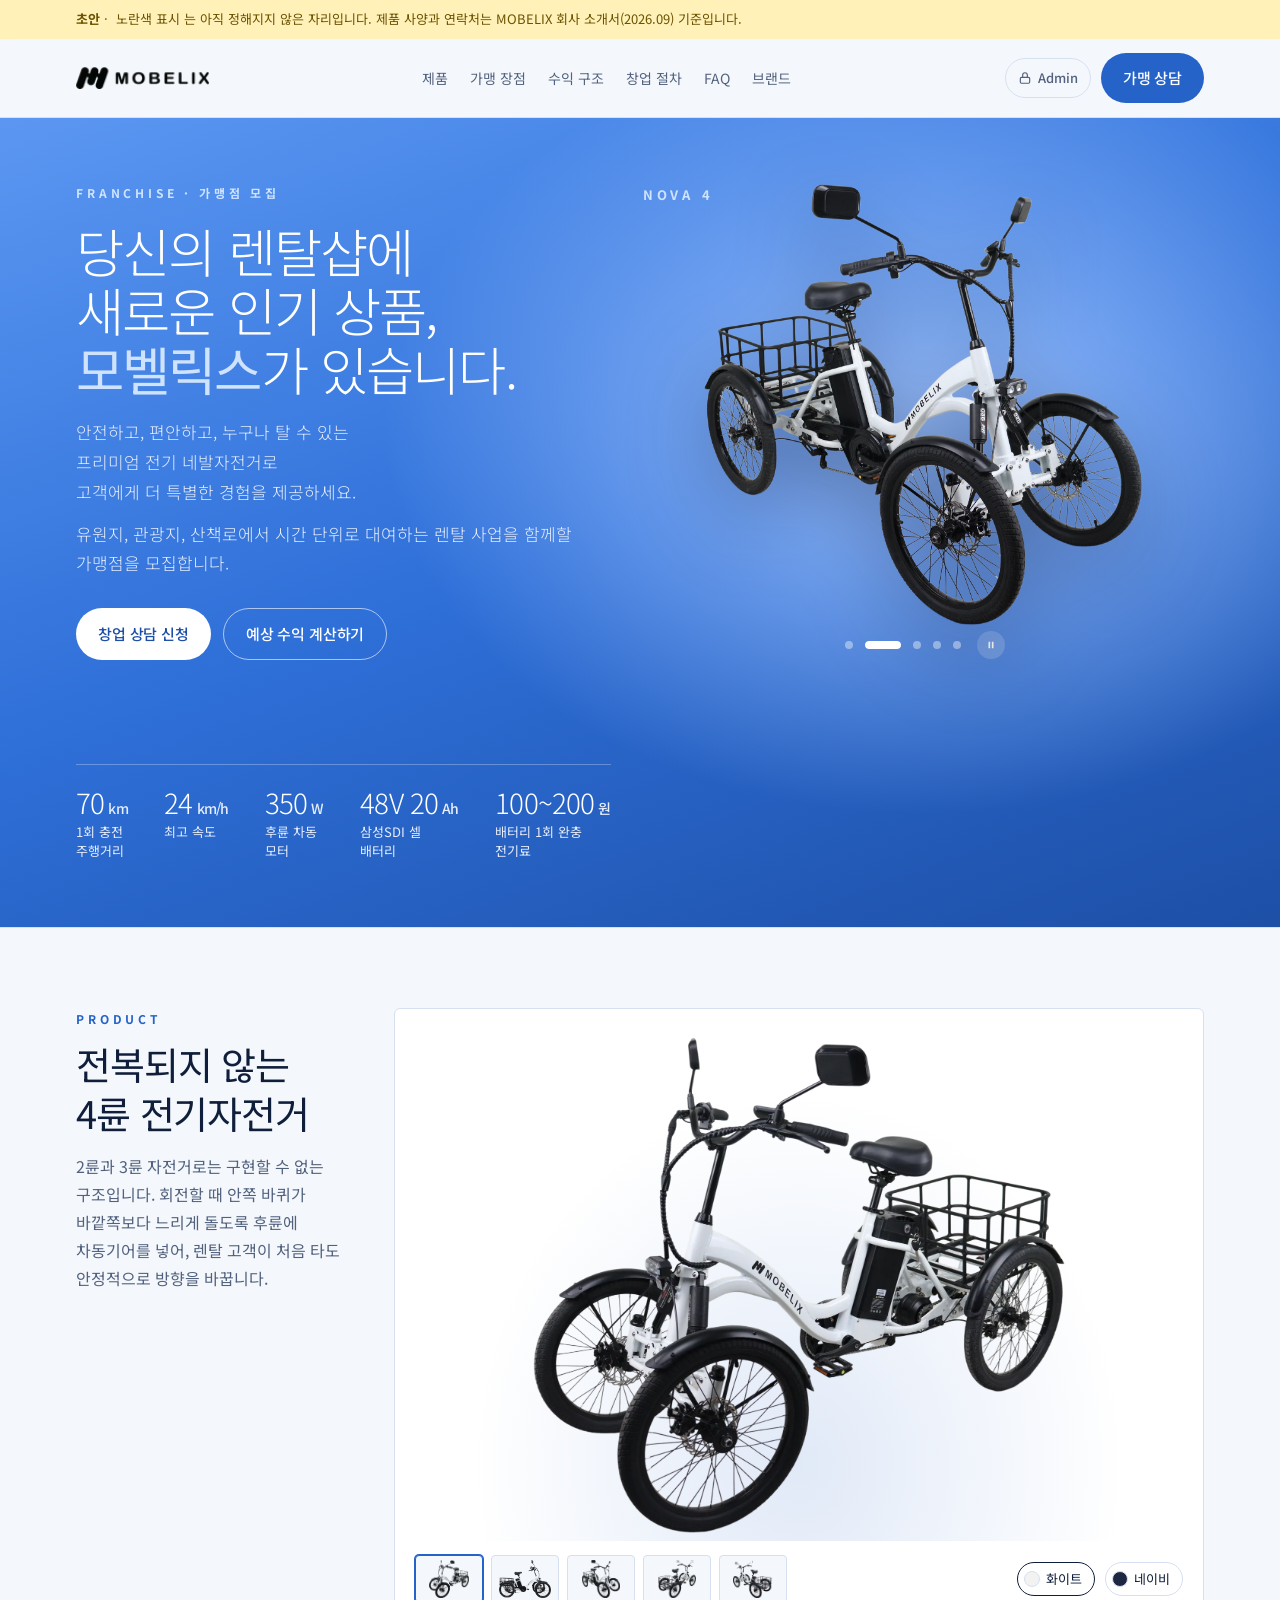
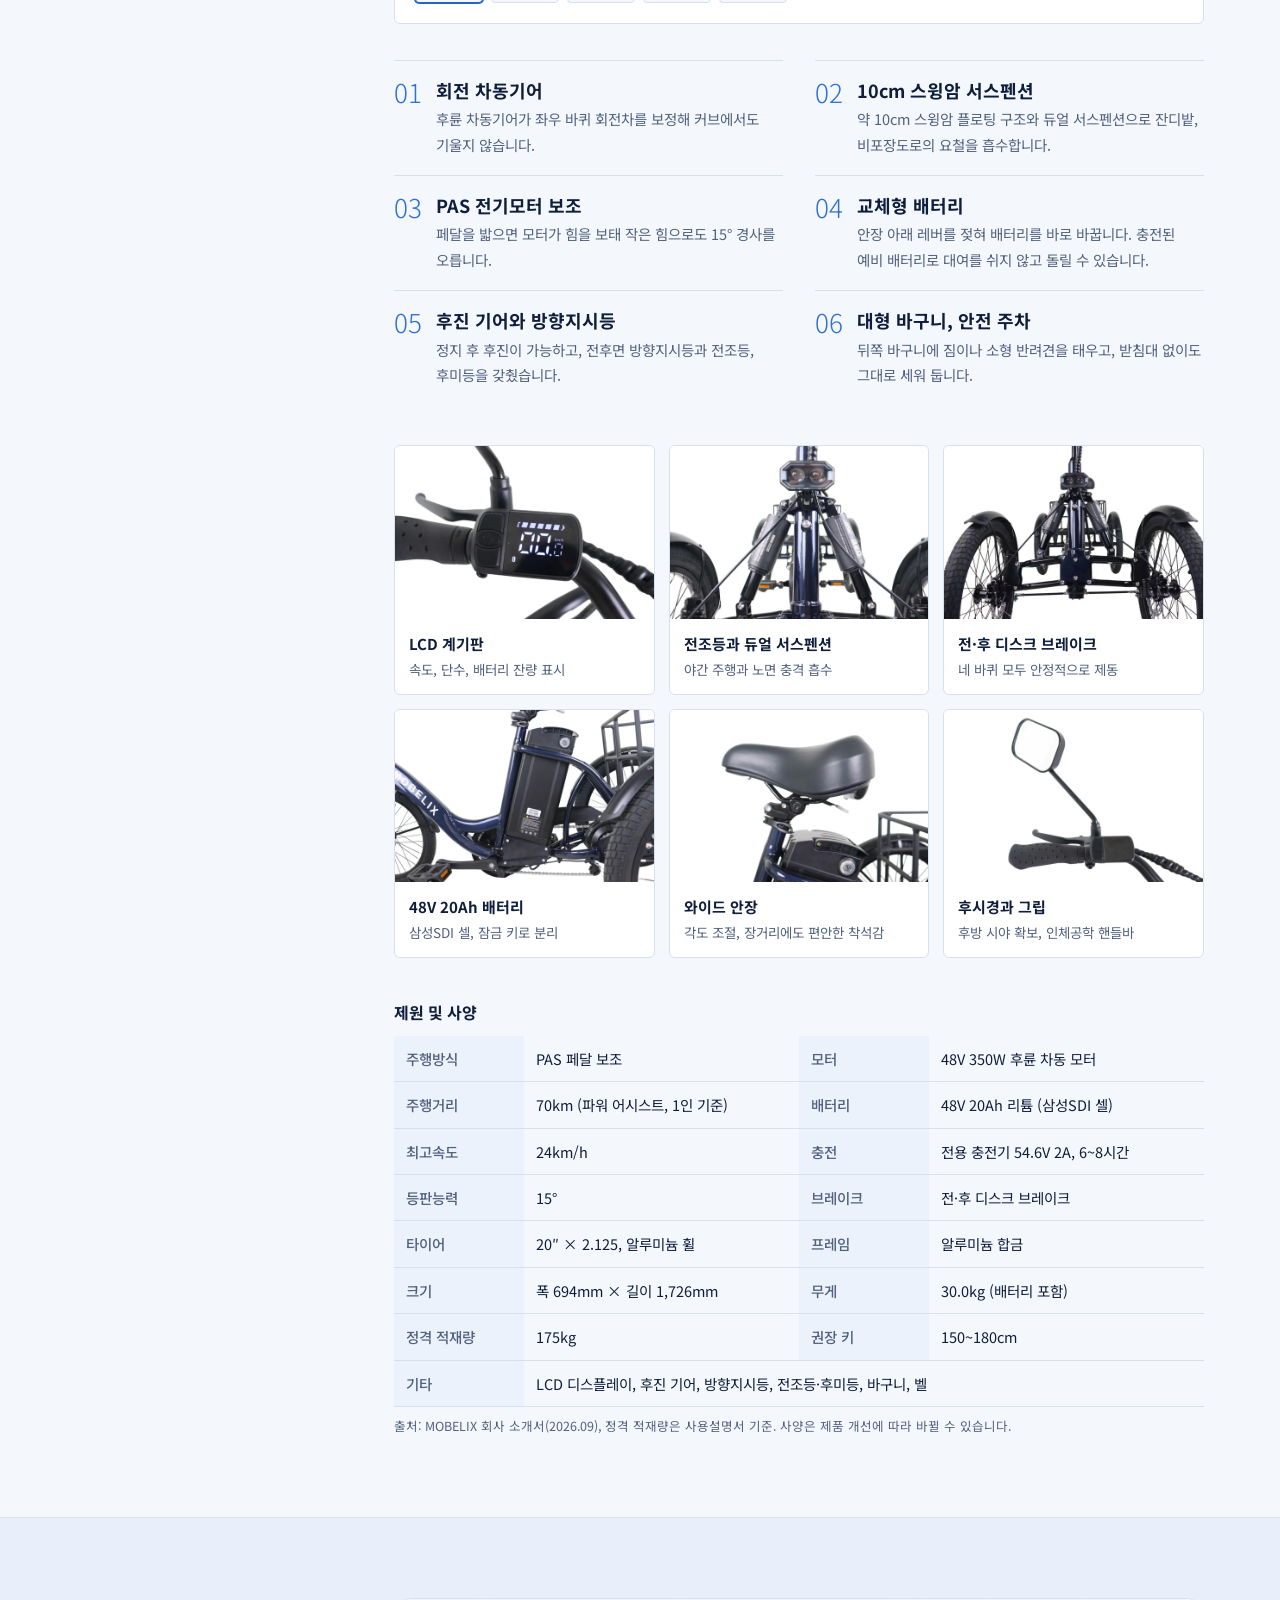
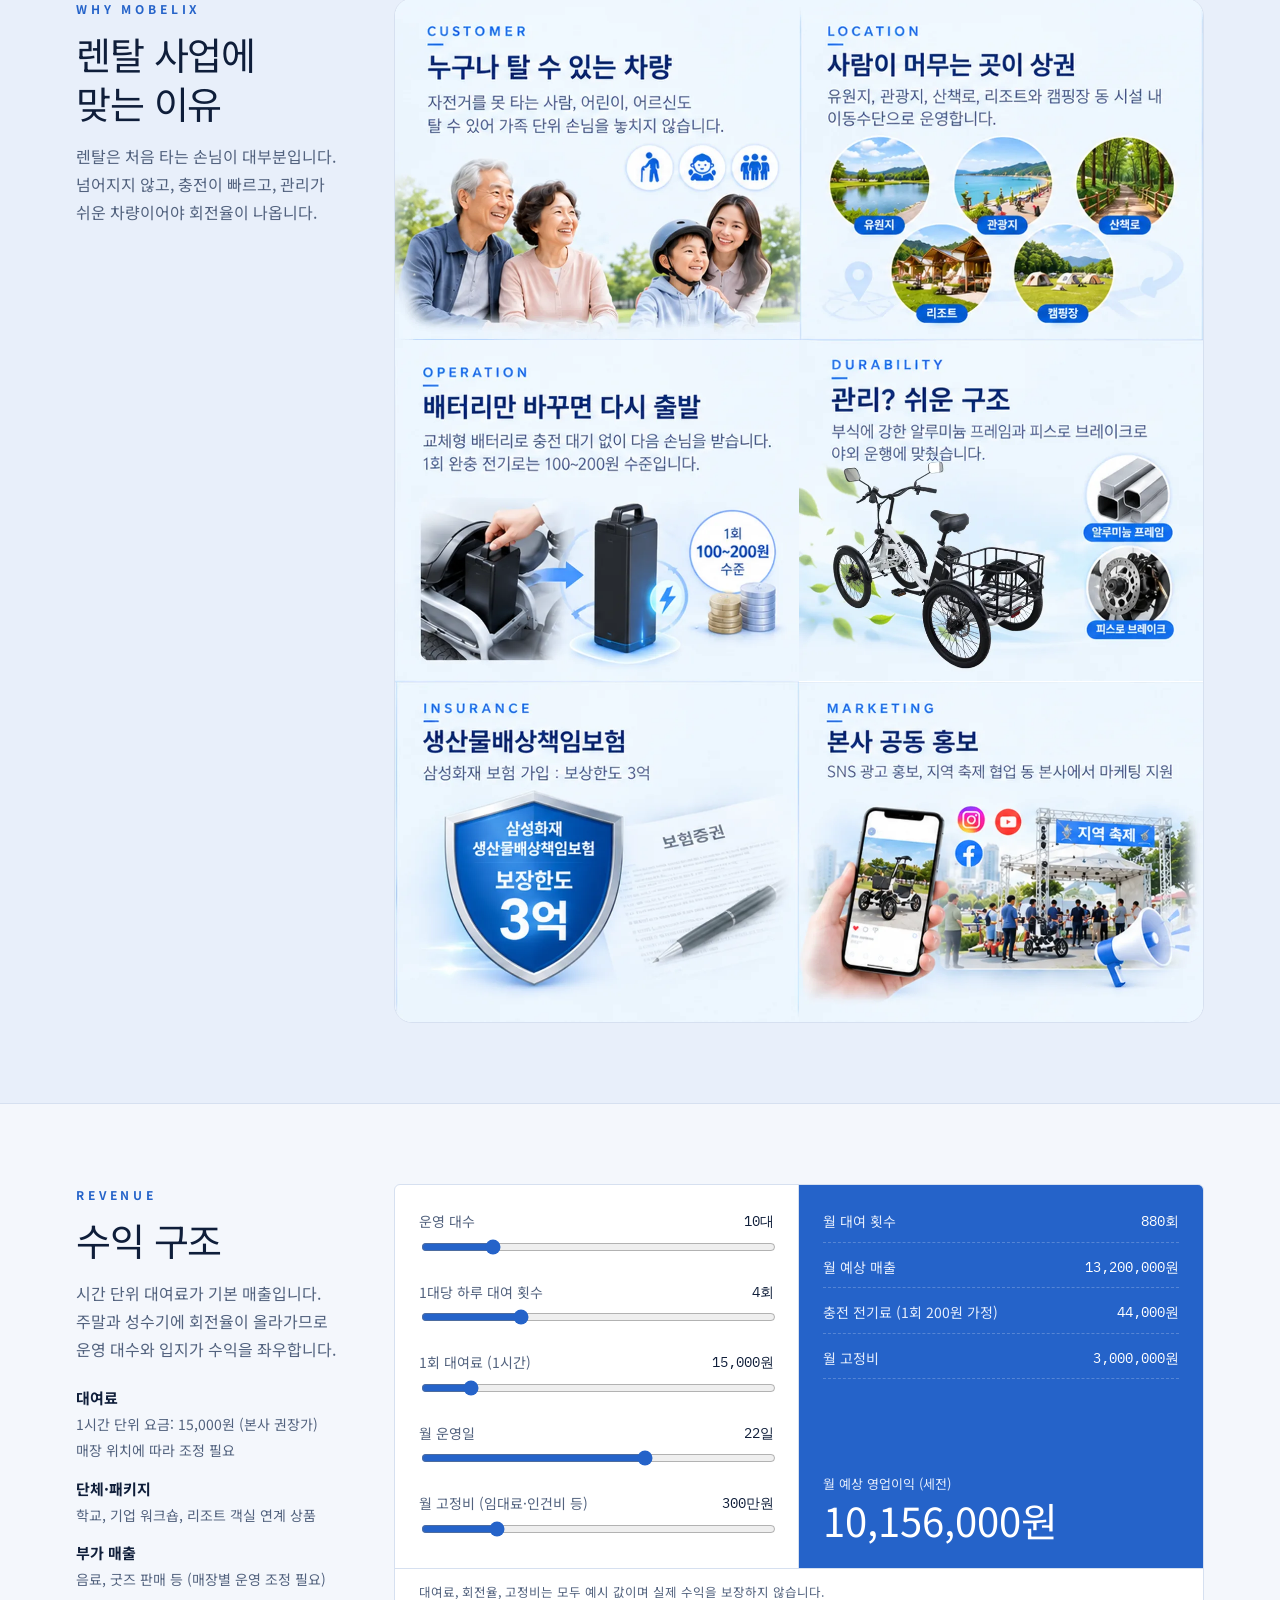
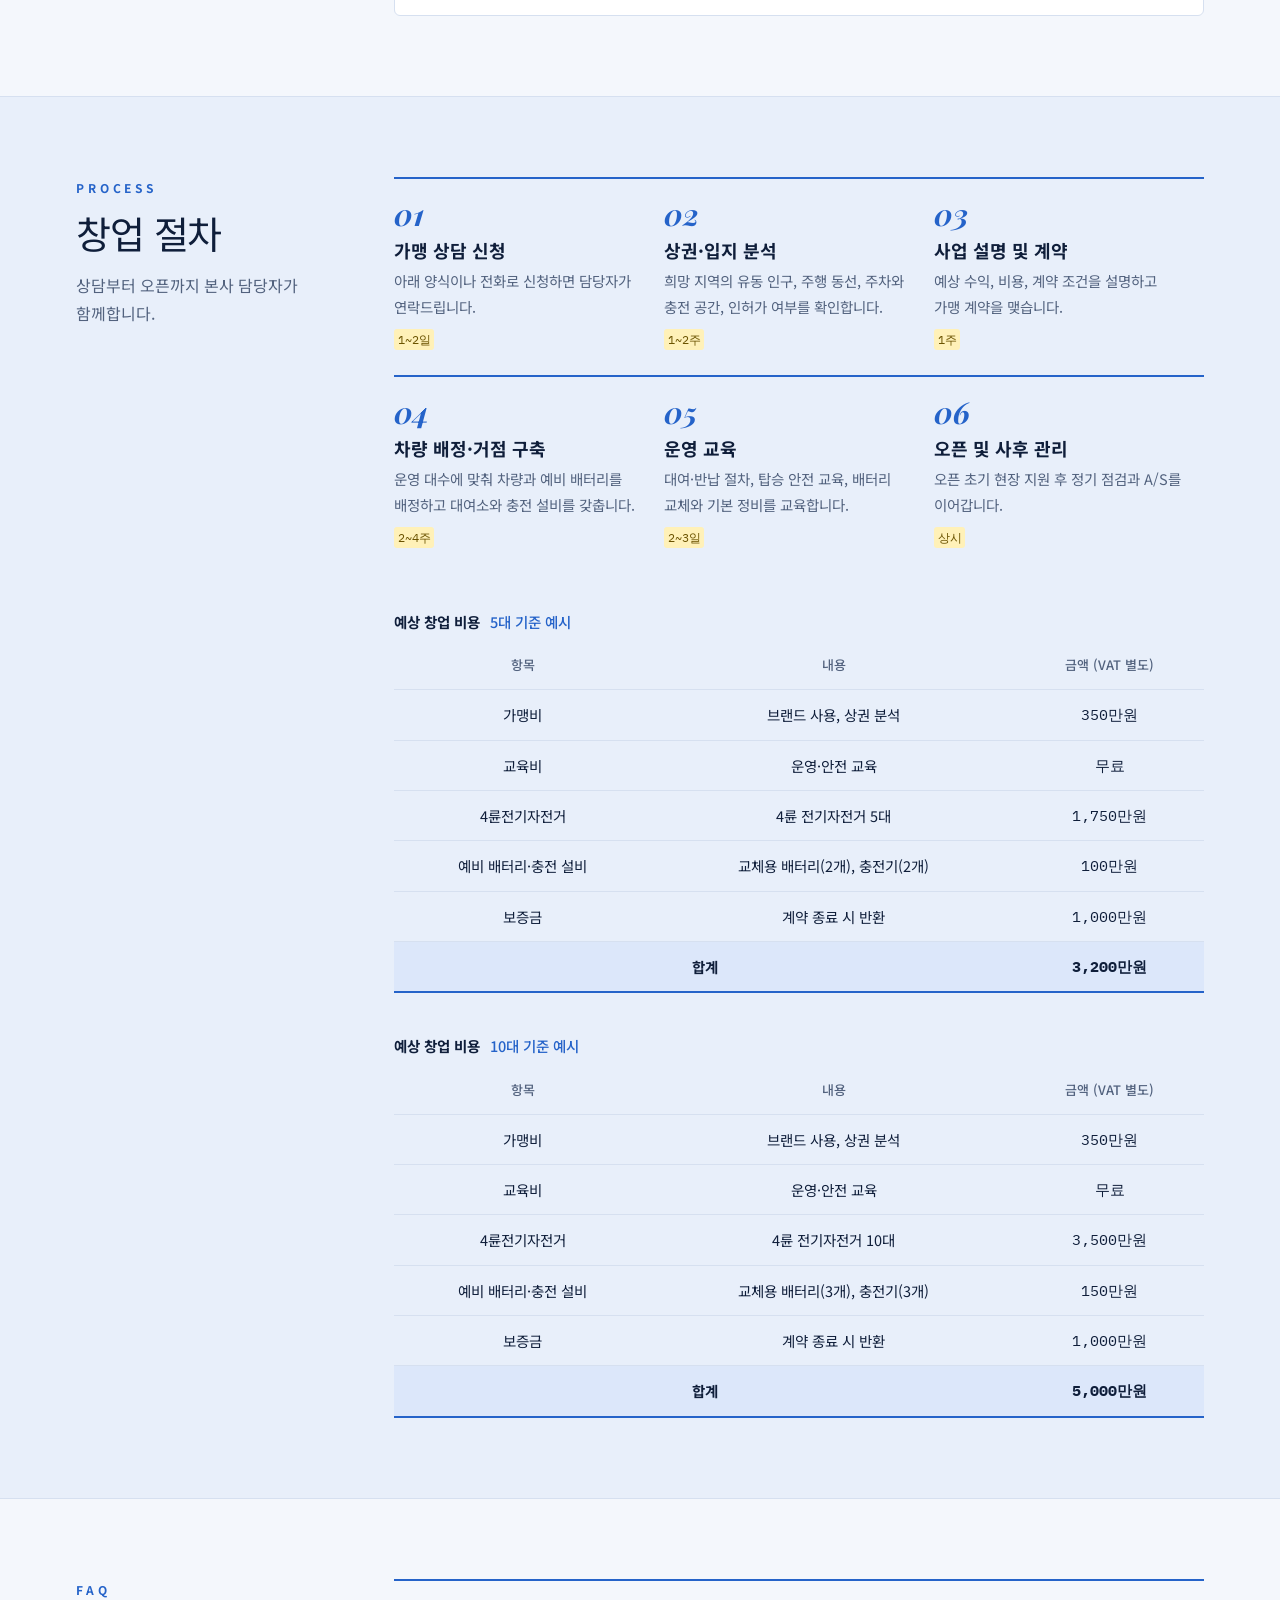
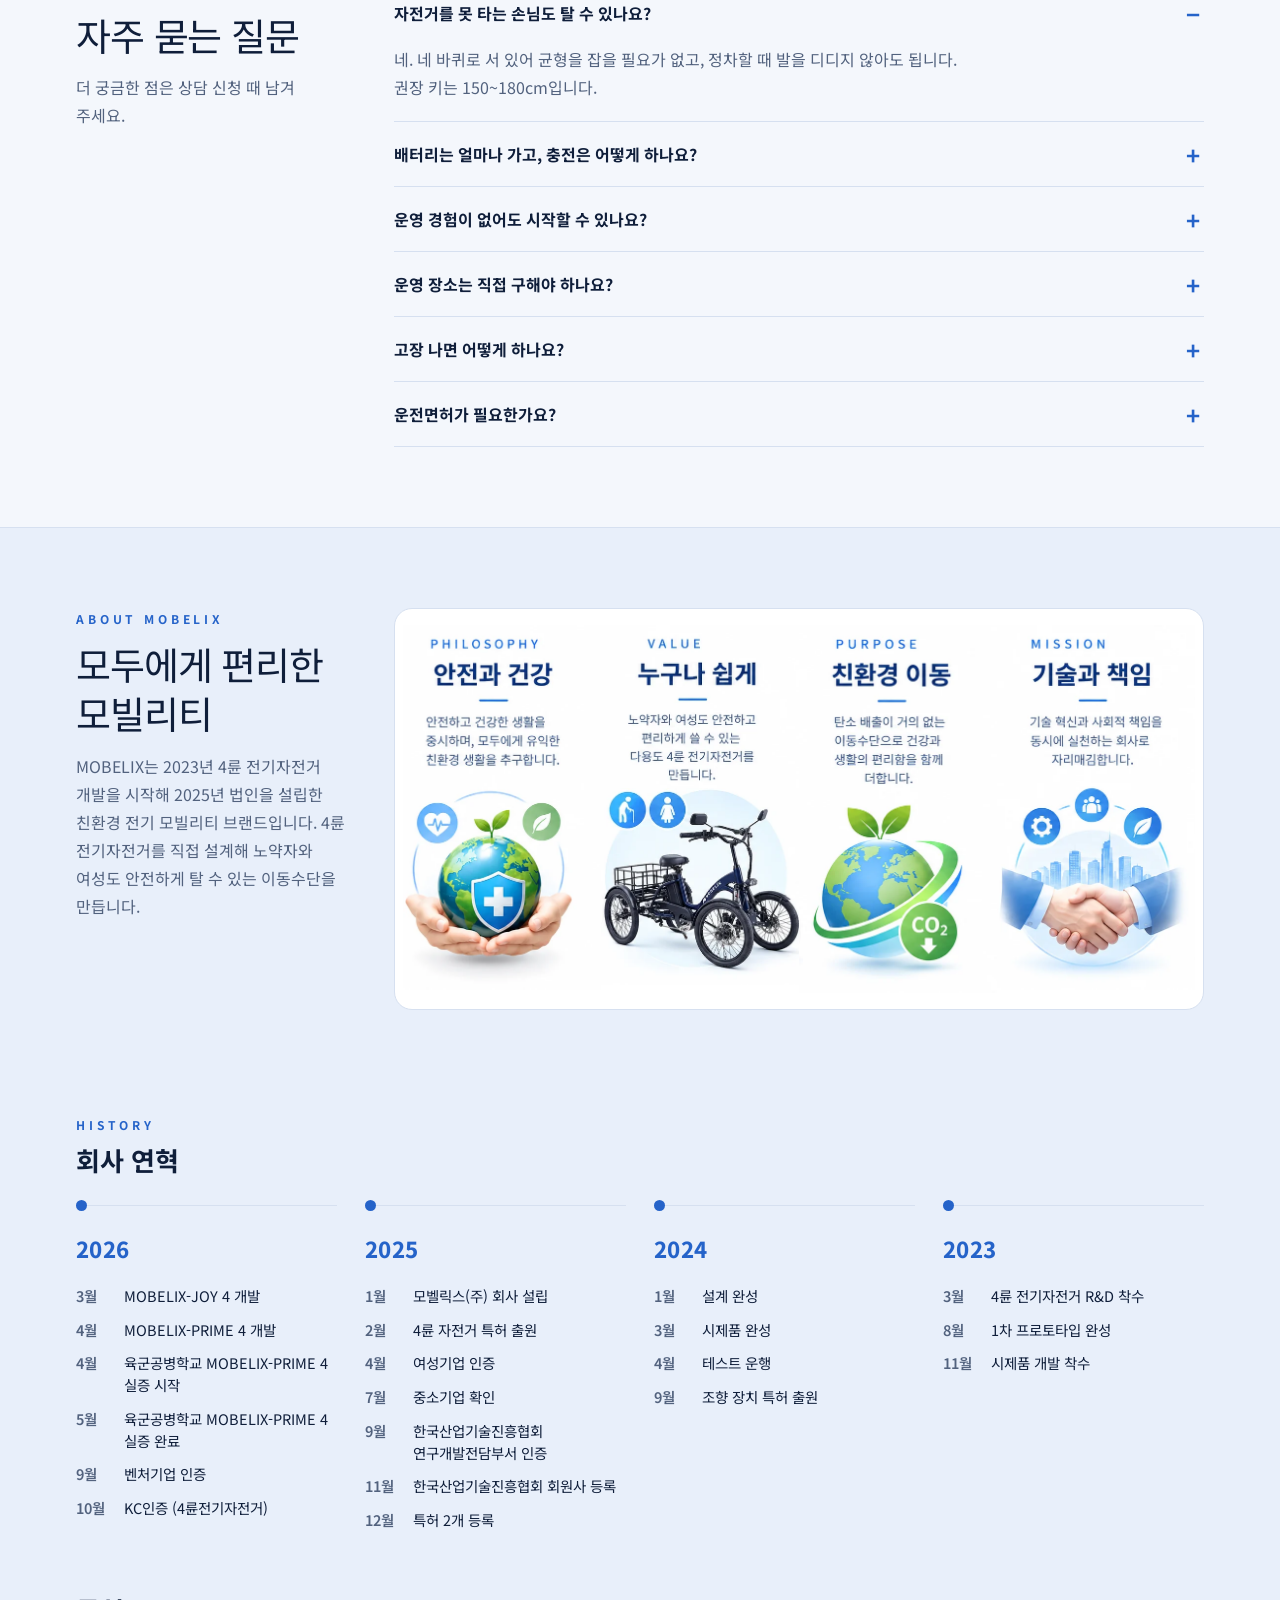
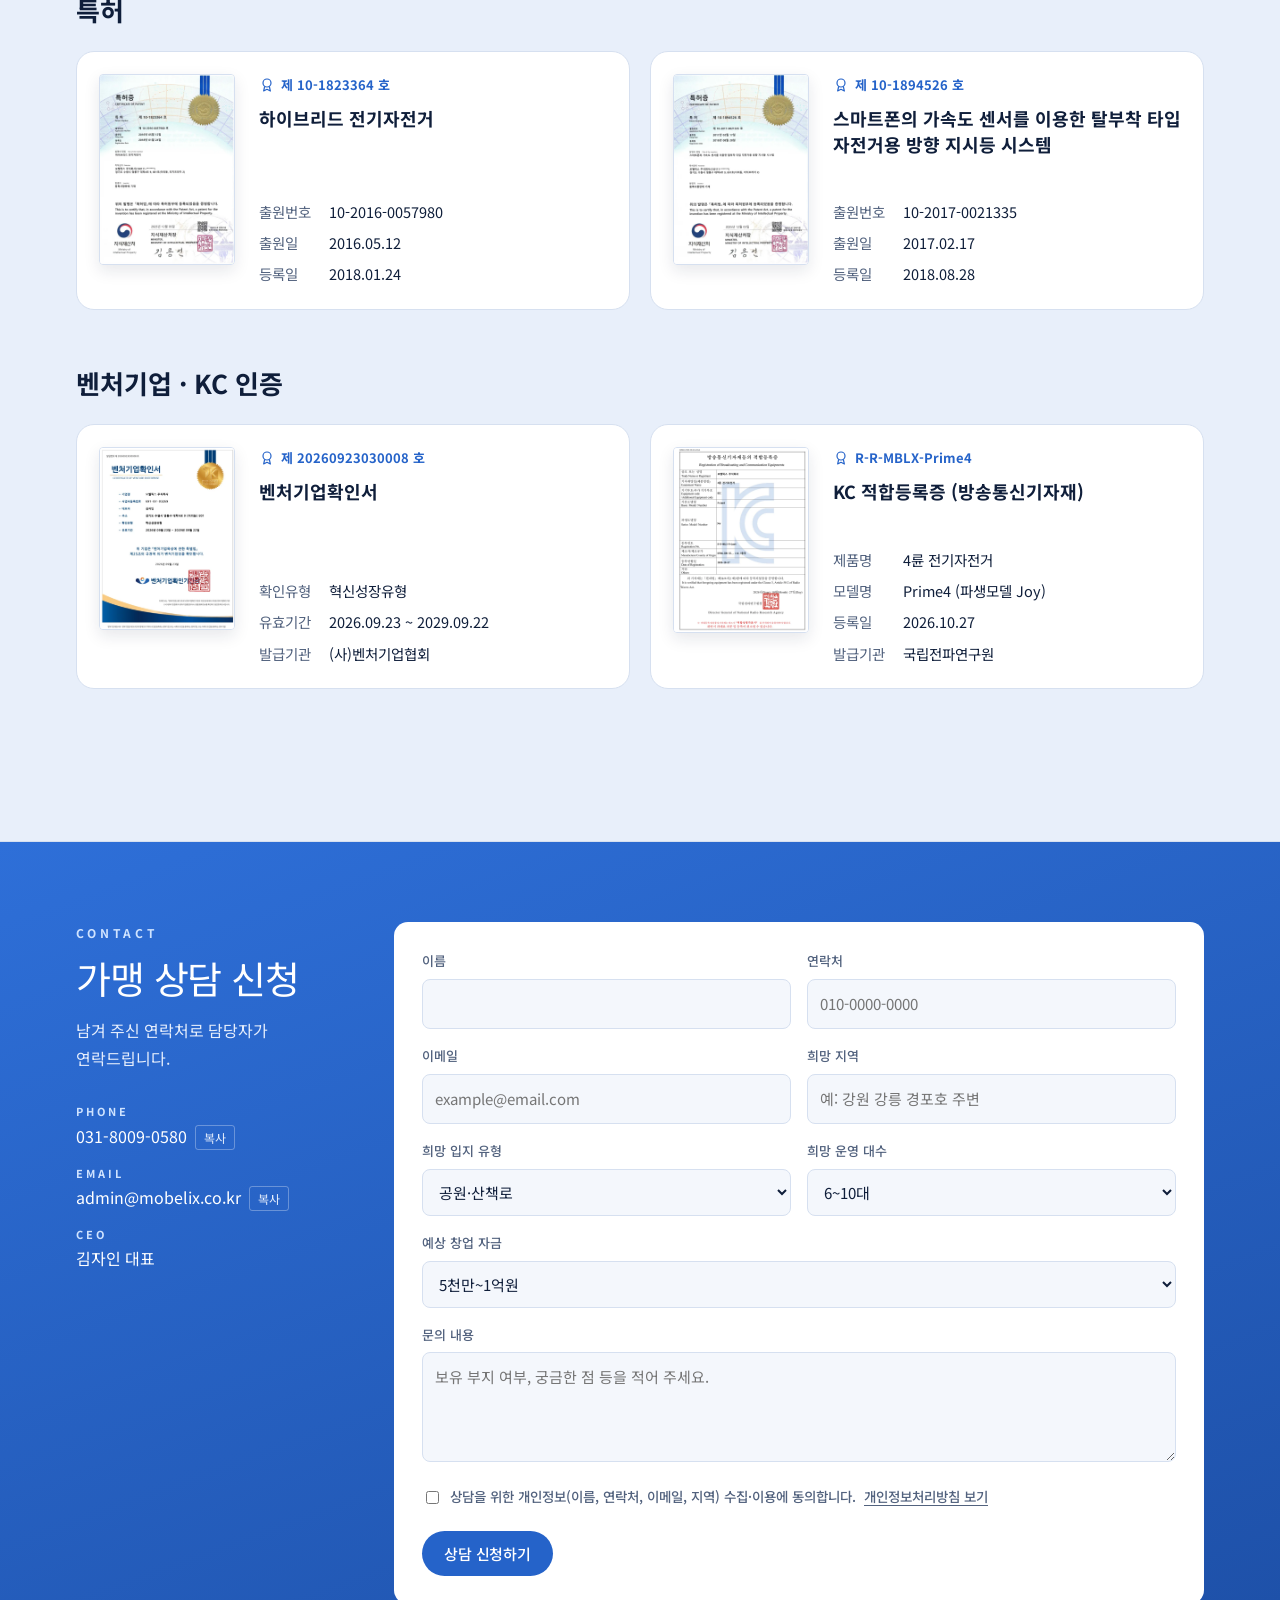
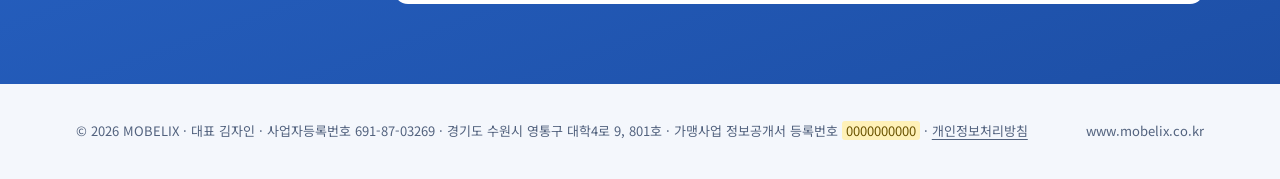
==== commit d101d82b: "수익 계산기 안내문 노란 표시 삭제 Co-Authored-By: Claude Opus 5.5 <noreply@anthropic.com> Claude-Session: https://" ====
--- a/index.html
+++ b/index.html
@@ -456,7 +456,7 @@
           <div class="total"><small>월 예상 영업이익 (세전)</small><b id="r-net"></b></div>
         </div>
       </div>
-      <p class="calc-note">대여료, 회전율, 고정비는 모두 예시 값이며 실제 수익을 보장하지 않습니다. <span class="ph">본사 운영 데이터와 로열티 조건으로 기본값 교체 필요</span></p>
+      <p class="calc-note">대여료, 회전율, 고정비는 모두 예시 값이며 실제 수익을 보장하지 않습니다.</p>
     </div>
   </div>
 </section>
